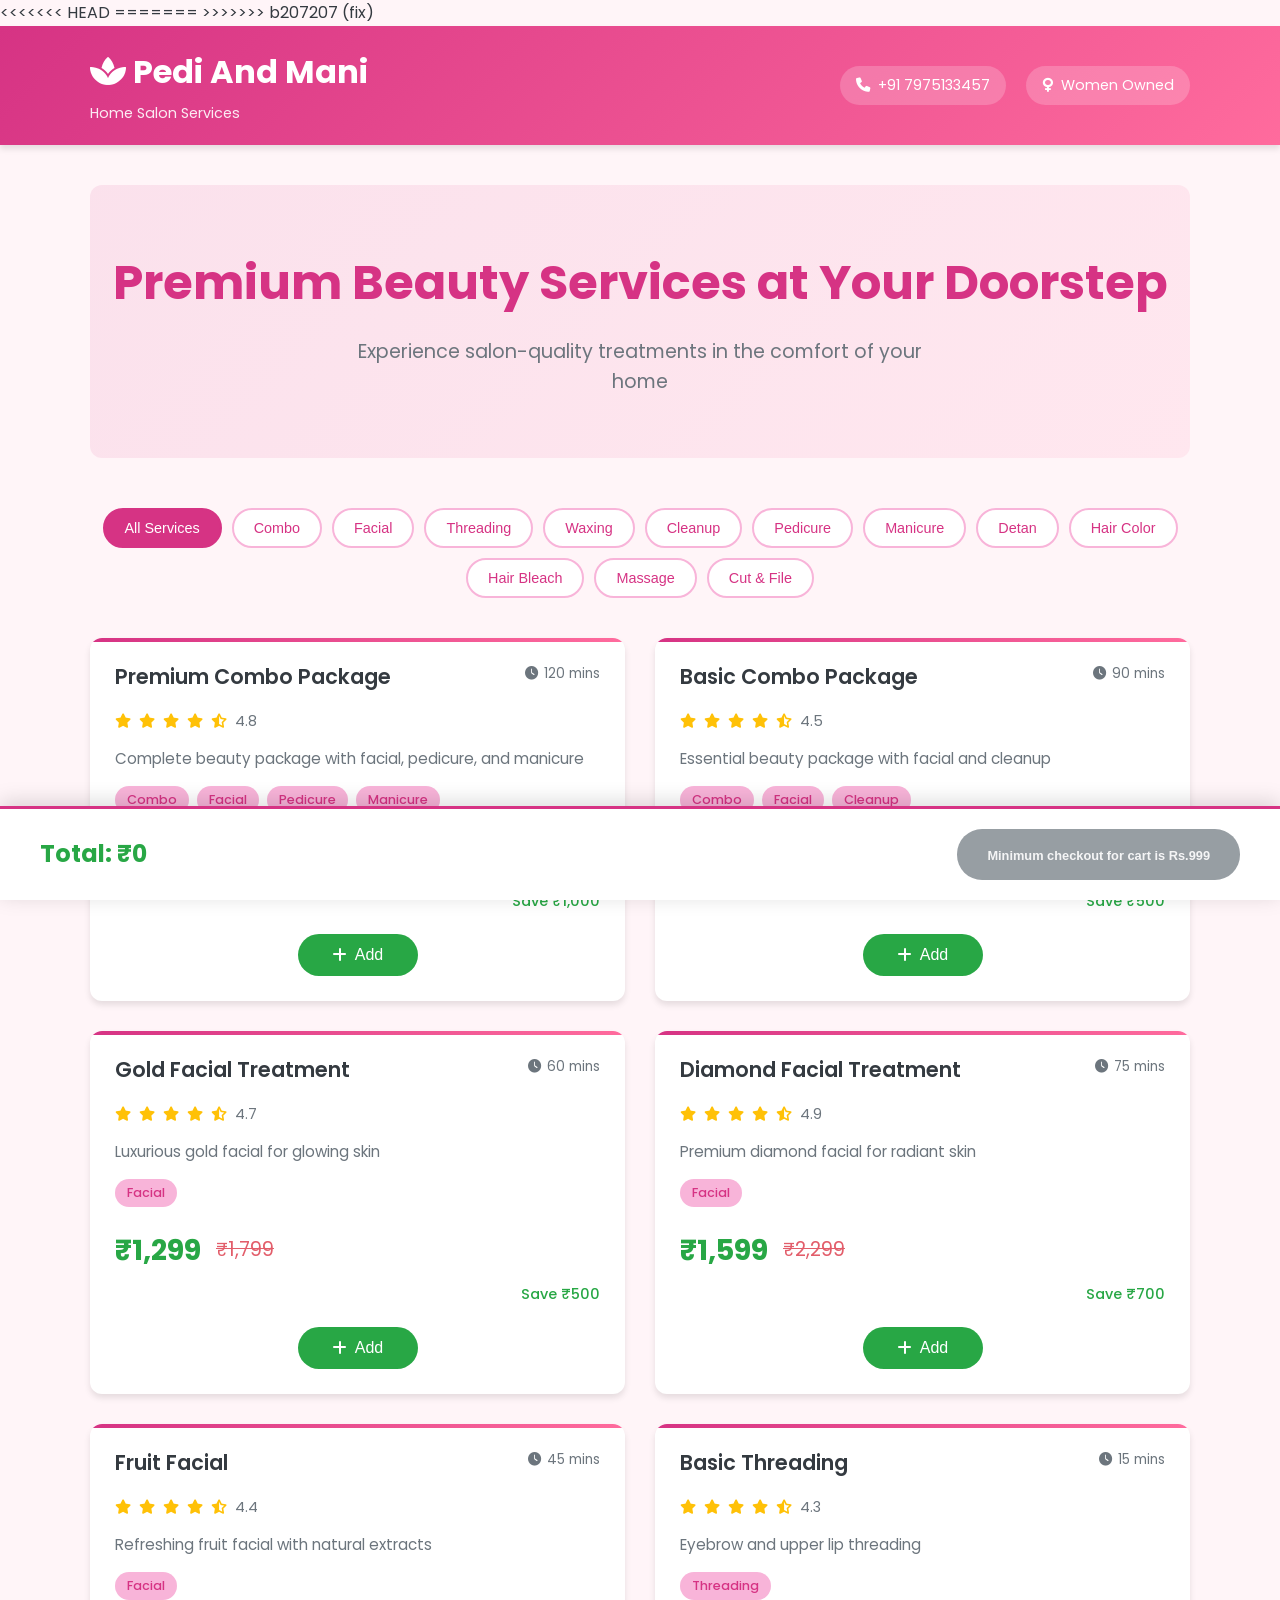
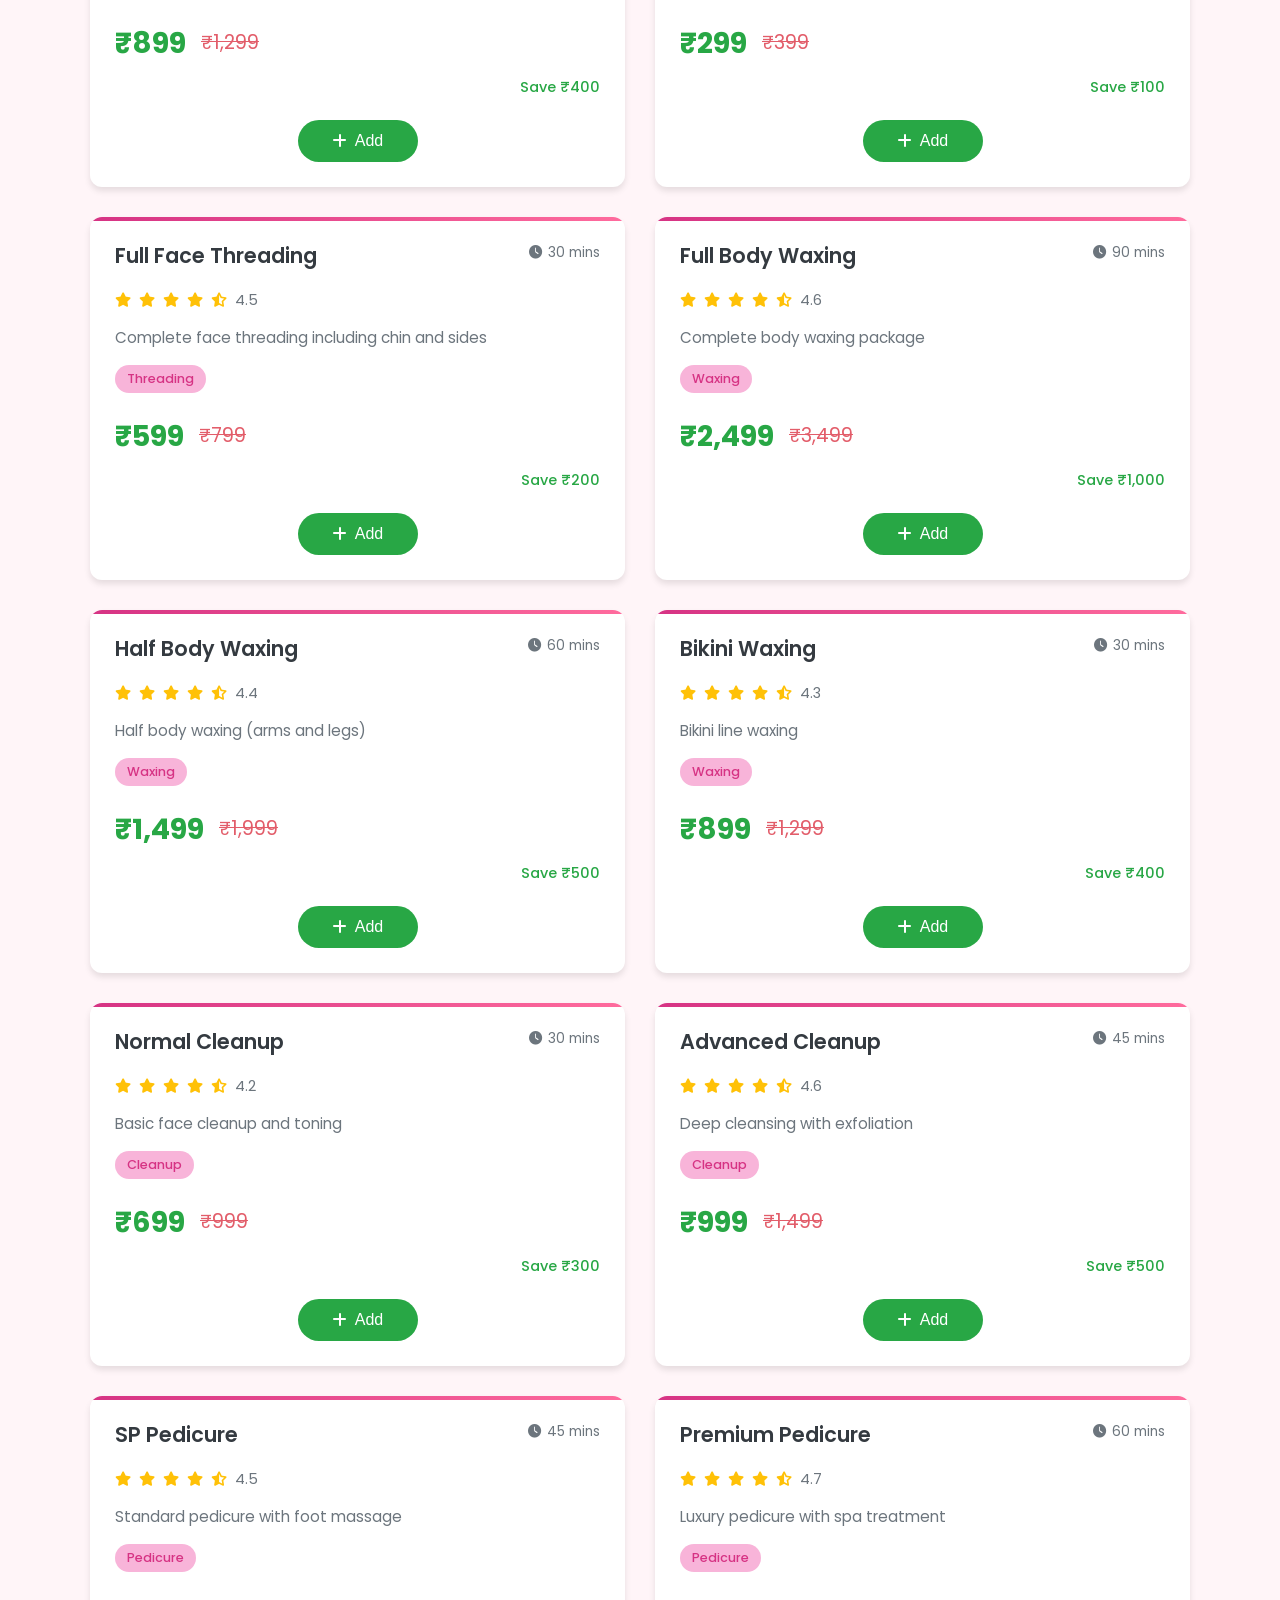
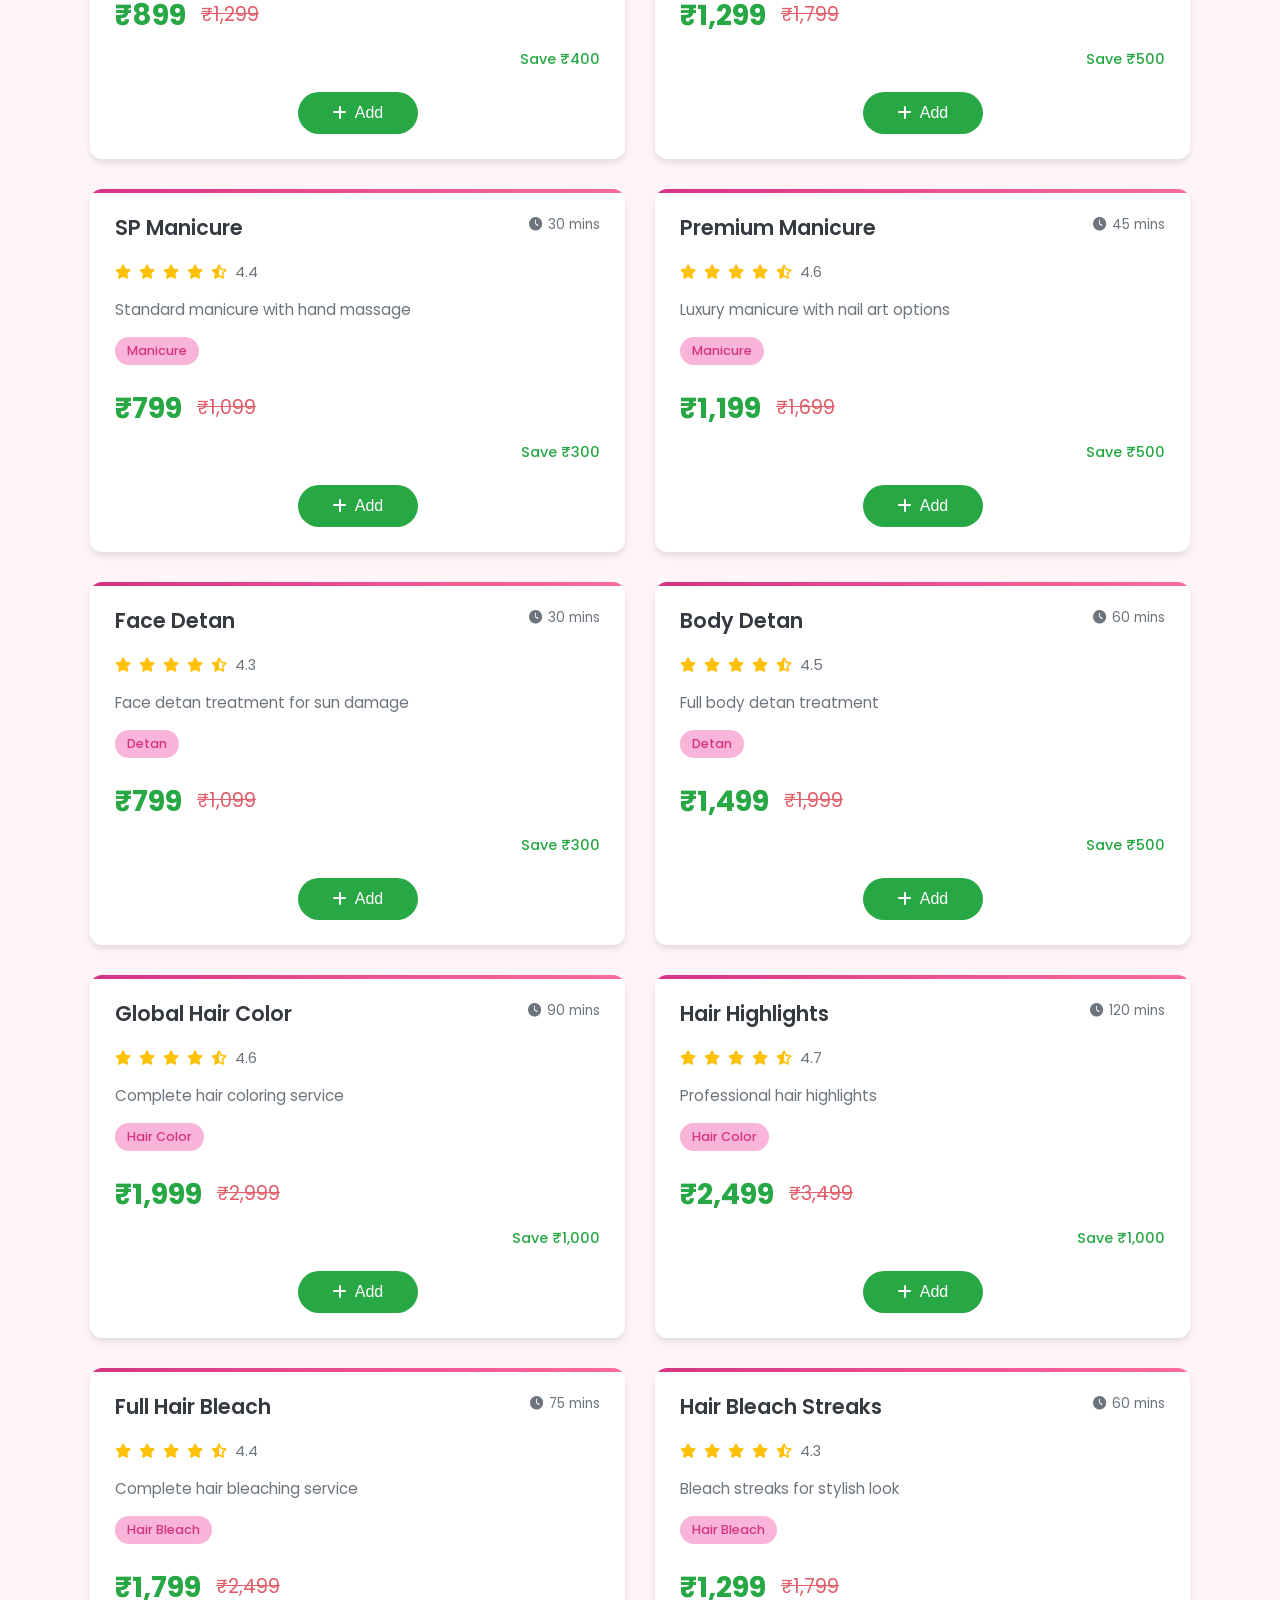
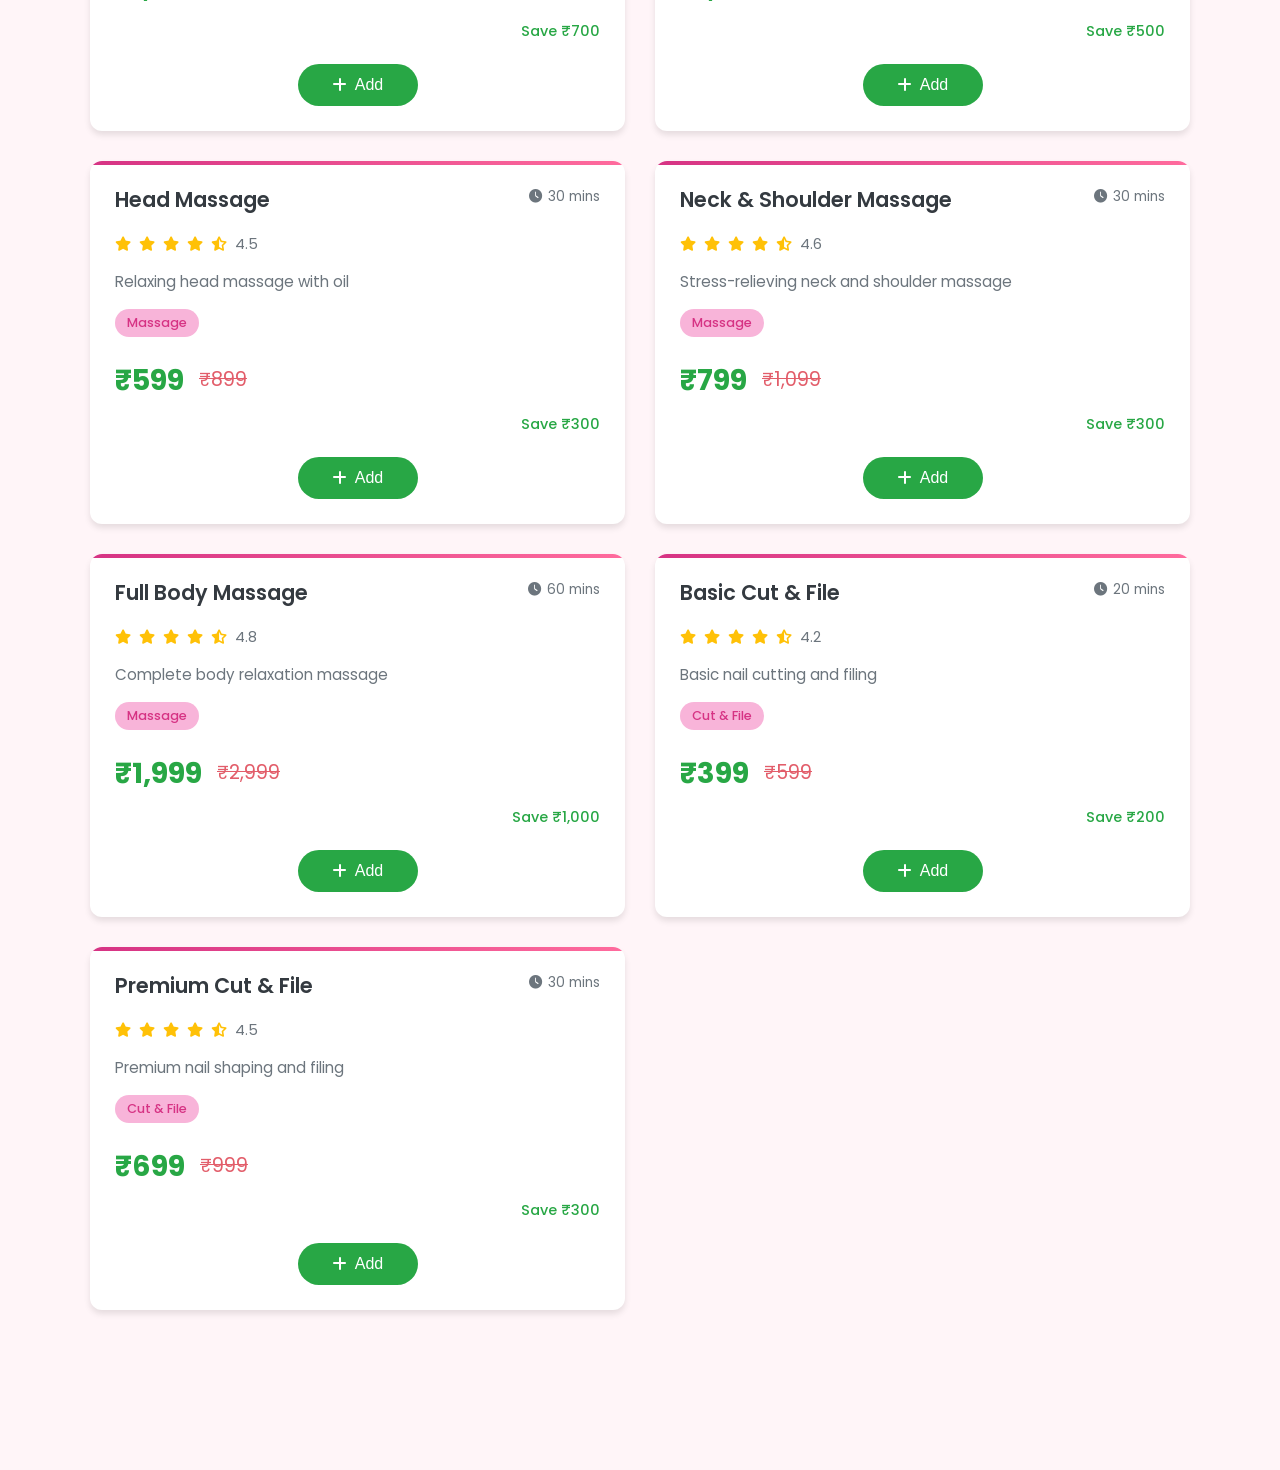
==== index.html @ 53e6ab19 "fix" ====
<!DOCTYPE html>
<html lang="en">
<head>
    <meta charset="UTF-8">
    <meta name="viewport" content="width=device-width, initial-scale=1.0">
    <title>Pedi And Mani Home Salon - Premium Beauty Services at Home</title>
    <meta name="description" content="Women-owned home salon service booking platform. Premium beauty services including facials, waxing, threading, pedicure, manicure and more.">
    <link rel="stylesheet" href="styles.css">
    <link rel="stylesheet" href="responsive.css">
    <link href="https://fonts.googleapis.com/css2?family=Poppins:wght@300;400;500;600;700&display=swap" rel="stylesheet">
    <link rel="stylesheet" href="https://cdnjs.cloudflare.com/ajax/libs/font-awesome/6.0.0/css/all.min.css">
</head>
<<<<<<< HEAD
    
=======

>>>>>>> b207207 (fix)
<body>
    <!-- Header -->
    <header class="header">
        <div class="container">
            <div class="header-content">
                <div class="logo">
                    <h1><i class="fas fa-spa"></i> Pedi And Mani</h1>
                    <p>Home Salon Services</p>
                </div>
                <div class="header-info">
                    <div class="contact-info">
                        <i class="fas fa-phone"></i>
                        <span>+91 7975133457</span>
                    </div>
                    <div class="women-owned-badge">
                        <i class="fas fa-venus"></i>
                        <span>Women Owned</span>
                    </div>
                </div>
            </div>
        </div>
    </header>

    <!-- Main Content -->
    <main class="main-content">
        <div class="container">
            <!-- Hero Section -->
            <section class="hero">
                <div class="hero-content">
                    <h2>Premium Beauty Services at Your Doorstep</h2>
                    <p>Experience salon-quality treatments in the comfort of your home</p>
                </div>
            </section>

            <!-- Filter Tags -->
            <section class="filter-section">
                <div class="filter-tags" id="filterTags">
                    <button class="tag-btn active" data-tag="all">All Services</button>
                    <button class="tag-btn" data-tag="Combo">Combo</button>
                    <button class="tag-btn" data-tag="Facial">Facial</button>
                    <button class="tag-btn" data-tag="Threading">Threading</button>
                    <button class="tag-btn" data-tag="Waxing">Waxing</button>
                    <button class="tag-btn" data-tag="Cleanup">Cleanup</button>
                    <button class="tag-btn" data-tag="Pedicure">Pedicure</button>
                    <button class="tag-btn" data-tag="Manicure">Manicure</button>
                    <button class="tag-btn" data-tag="Detan">Detan</button>
                    <button class="tag-btn" data-tag="Hair Color">Hair Color</button>
                    <button class="tag-btn" data-tag="Hair Bleach">Hair Bleach</button>
                    <button class="tag-btn" data-tag="Massage">Massage</button>
                    <button class="tag-btn" data-tag="Cut & File">Cut & File</button>
                </div>
            </section>

            <!-- Services Grid -->
            <section class="services-section">
                <div class="services-grid" id="servicesGrid">
                    <!-- Services will be dynamically loaded here -->
                </div>
            </section>
        </div>
    </main>

    <!-- Floating Cart Summary -->
    <div class="floating-cart" id="floatingCart">
        <div class="cart-content">
            <div class="cart-total">
                <span>Total: ₹<span id="cartTotal">0</span></span>
            </div>
            <button class="checkout-btn" id="checkoutBtn" disabled>
                <span class="btn-text">Proceed to Checkout</span>
                <span class="btn-minimum">Minimum checkout for cart is Rs.999</span>
            </button>
        </div>
    </div>

    <!-- Loading Overlay -->
    <div class="loading-overlay" id="loadingOverlay">
        <div class="spinner"></div>
    </div>

    <!-- Scripts -->
    <script src="services.js"></script>
    <script src="storage.js"></script>
    <script src="cart.js"></script>
    <script src="utils.js"></script>
    <script src="main.js"></script>
</body>
</html>
---- styles.css ----
/* Main Stylesheet for Pedi And Mani Home Salon */

/* CSS Variables */
:root {
    --primary-color: #d63384;
    --secondary-color: #f8b4d9;
    --accent-color: #ff6b9d;
    --success-color: #28a745;
    --danger-color: #dc3545;
    --warning-color: #ffc107;
    --info-color: #17a2b8;
    --light-color: #f8f9fa;
    --dark-color: #343a40;
    --gray-color: #6c757d;
    
    --font-family: 'Poppins', sans-serif;
    --border-radius: 12px;
    --box-shadow: 0 4px 6px rgba(0, 0, 0, 0.1);
    --transition: all 0.3s ease;
    
    --container-max-width: 1200px;
    --container-padding: 20px;
}

/* Reset and Base Styles */
* {
    margin: 0;
    padding: 0;
    box-sizing: border-box;
}

body {
    font-family: var(--font-family);
    line-height: 1.6;
    color: var(--dark-color);
    background-color: #fff5f8;
    overflow-x: hidden;
}

.container {
    max-width: var(--container-max-width);
    margin: 0 auto;
    padding: 0 var(--container-padding);
}

/* Header Styles */
.header {
    background: linear-gradient(135deg, var(--primary-color), var(--accent-color));
    color: white;
    padding: 20px 0;
    box-shadow: var(--box-shadow);
    position: sticky;
    top: 0;
    z-index: 1000;
}

.header-content {
    display: flex;
    justify-content: space-between;
    align-items: center;
    flex-wrap: wrap;
    gap: 20px;
}

.logo h1 {
    font-size: 2rem;
    font-weight: 700;
    margin-bottom: 5px;
}

.logo p {
    font-size: 0.9rem;
    opacity: 0.9;
}

.header-info {
    display: flex;
    align-items: center;
    gap: 20px;
    flex-wrap: wrap;
}

.contact-info,
.women-owned-badge {
    display: flex;
    align-items: center;
    gap: 8px;
    background: rgba(255, 255, 255, 0.2);
    padding: 8px 16px;
    border-radius: 25px;
    font-size: 0.9rem;
}

/* Main Content */
.main-content {
    padding: 40px 0;
    padding-bottom: 120px; /* Space for floating cart */
}

/* Hero Section */
.hero {
    text-align: center;
    margin-bottom: 50px;
    padding: 60px 0;
    background: linear-gradient(135deg, rgba(214, 51, 132, 0.1), rgba(255, 107, 157, 0.1));
    border-radius: var(--border-radius);
}

.hero-content h2 {
    font-size: 2.5rem;
    font-weight: 700;
    color: var(--primary-color);
    margin-bottom: 15px;
}

.hero-content p {
    font-size: 1.2rem;
    color: var(--gray-color);
    max-width: 600px;
    margin: 0 auto;
}

/* Filter Section */
.filter-section {
    margin-bottom: 40px;
}

.filter-tags {
    display: flex;
    flex-wrap: wrap;
    gap: 10px;
    justify-content: center;
}

.tag-btn {
    background: white;
    border: 2px solid var(--secondary-color);
    color: var(--primary-color);
    padding: 10px 20px;
    border-radius: 25px;
    cursor: pointer;
    font-size: 0.9rem;
    font-weight: 500;
    transition: var(--transition);
}

.tag-btn:hover {
    background: var(--secondary-color);
    transform: translateY(-2px);
}

.tag-btn.active {
    background: var(--primary-color);
    color: white;
    border-color: var(--primary-color);
}

/* Services Section */
.services-section {
    margin-bottom: 40px;
}

.services-grid {
    display: grid;
    grid-template-columns: repeat(auto-fill, minmax(320px, 1fr));
    gap: 30px;
}

/* Service Card */
.service-card {
    background: white;
    border-radius: var(--border-radius);
    padding: 25px;
    box-shadow: var(--box-shadow);
    transition: var(--transition);
    position: relative;
    overflow: hidden;
}

.service-card::before {
    content: '';
    position: absolute;
    top: 0;
    left: 0;
    right: 0;
    height: 4px;
    background: linear-gradient(90deg, var(--primary-color), var(--accent-color));
}

.service-card:hover {
    transform: translateY(-5px);
    box-shadow: 0 8px 25px rgba(0, 0, 0, 0.15);
}

.service-header {
    display: flex;
    justify-content: space-between;
    align-items: flex-start;
    margin-bottom: 15px;
}

.service-name {
    font-size: 1.3rem;
    font-weight: 600;
    color: var(--dark-color);
    margin-bottom: 5px;
    line-height: 1.3;
}

.service-duration {
    display: flex;
    align-items: center;
    gap: 5px;
    color: var(--gray-color);
    font-size: 0.85rem;
    white-space: nowrap;
}

.service-rating {
    display: flex;
    align-items: center;
    gap: 8px;
    margin-bottom: 15px;
}

.service-rating i {
    color: #ffc107;
    font-size: 0.9rem;
}

.rating-text {
    color: var(--gray-color);
    font-size: 0.9rem;
}

.service-description {
    margin-bottom: 15px;
}

.service-description p {
    color: var(--gray-color);
    font-size: 0.95rem;
    line-height: 1.5;
}

.service-tags {
    display: flex;
    flex-wrap: wrap;
    gap: 8px;
    margin-bottom: 20px;
}

.service-tags .tag {
    background: var(--secondary-color);
    color: var(--primary-color);
    padding: 4px 12px;
    border-radius: 15px;
    font-size: 0.8rem;
    font-weight: 500;
}

.service-pricing {
    margin-bottom: 20px;
}

.price-section {
    display: flex;
    align-items: center;
    gap: 15px;
    margin-bottom: 8px;
}

.offer-price {
    font-size: 1.8rem;
    font-weight: 700;
    color: var(--success-color);
}

.actual-price {
    font-size: 1.2rem;
    color: var(--danger-color);
    text-decoration: line-through;
    opacity: 0.8;
}

.price-savings {
    text-align: right;
}

.savings-text {
    color: var(--success-color);
    font-size: 0.9rem;
    font-weight: 500;
}

.service-actions {
    display: flex;
    justify-content: center;
}

.add-btn,
.remove-btn {
    background: var(--success-color);
    color: white;
    border: none;
    padding: 12px 24px;
    border-radius: 25px;
    cursor: pointer;
    font-size: 1rem;
    font-weight: 500;
    transition: var(--transition);
    display: flex;
    align-items: center;
    gap: 8px;
    min-width: 120px;
    justify-content: center;
}

.add-btn:hover {
    background: #218838;
    transform: translateY(-2px);
}

.remove-btn {
    background: var(--gray-color);
    min-width: auto;
    padding: 12px;
}

.remove-btn:hover {
    background: #5a6268;
}

.cart-controls {
    display: flex;
    align-items: center;
    gap: 15px;
    background: var(--light-color);
    padding: 8px;
    border-radius: 25px;
}

.cart-controls .quantity {
    font-weight: 600;
    color: var(--primary-color);
    min-width: 30px;
    text-align: center;
}

/* Floating Cart */
.floating-cart {
    position: fixed;
    bottom: 0;
    left: 0;
    right: 0;
    background: white;
    box-shadow: 0 -4px 20px rgba(0, 0, 0, 0.15);
    padding: 20px;
    z-index: 999;
    border-top: 3px solid var(--primary-color);
}

.cart-content {
    display: flex;
    justify-content: space-between;
    align-items: center;
    max-width: var(--container-max-width);
    margin: 0 auto;
}

.cart-total {
    font-size: 1.5rem;
    font-weight: 700;
    color: var(--dark-color);
}

.cart-total span {
    color: var(--success-color);
}

.checkout-btn {
    background: var(--gray-color);
    color: white;
    border: none;
    padding: 15px 30px;
    border-radius: 25px;
    cursor: pointer;
    font-size: 1.1rem;
    font-weight: 600;
    transition: var(--transition);
    position: relative;
    min-width: 200px;
}

.checkout-btn:not(:disabled):hover {
    background: var(--success-color);
    transform: translateY(-2px);
}

.checkout-btn:disabled {
    background: var(--gray-color);
    cursor: not-allowed;
    opacity: 0.7;
}

.checkout-btn .btn-text,
.checkout-btn .btn-minimum {
    display: block;
    text-align: center;
}

.checkout-btn .btn-minimum {
    font-size: 0.8rem;
    opacity: 0.9;
}

/* Page Title */
.page-title {
    text-align: center;
    margin-bottom: 40px;
}

.page-title h2 {
    font-size: 2.5rem;
    font-weight: 700;
    color: var(--primary-color);
    margin-bottom: 10px;
}

.page-title p {
    font-size: 1.1rem;
    color: var(--gray-color);
}

/* Loading Overlay */
.loading-overlay {
    position: fixed;
    top: 0;
    left: 0;
    right: 0;
    bottom: 0;
    background: rgba(255, 255, 255, 0.9);
    display: none;
    justify-content: center;
    align-items: center;
    z-index: 9999;
}

.spinner {
    width: 50px;
    height: 50px;
    border: 4px solid var(--secondary-color);
    border-top: 4px solid var(--primary-color);
    border-radius: 50%;
    animation: spin 1s linear infinite;
}

@keyframes spin {
    0% { transform: rotate(0deg); }
    100% { transform: rotate(360deg); }
}

/* Toast Notifications */
.toast {
    position: fixed;
    top: 20px;
    right: 20px;
    background: var(--dark-color);
    color: white;
    padding: 15px 20px;
    border-radius: var(--border-radius);
    box-shadow: var(--box-shadow);
    z-index: 10000;
    display: none;
    max-width: 300px;
    font-size: 0.95rem;
}

.toast-success {
    background: var(--success-color);
}

.toast-error {
    background: var(--danger-color);
}

.toast-warning {
    background: var(--warning-color);
    color: var(--dark-color);
}

.toast-info {
    background: var(--info-color);
}

/* Form Styles */
.form-section {
    background: white;
    padding: 30px;
    border-radius: var(--border-radius);
    box-shadow: var(--box-shadow);
    margin-bottom: 30px;
}

.form-section h3 {
    color: var(--primary-color);
    margin-bottom: 20px;
    font-size: 1.3rem;
    font-weight: 600;
}

.form-group {
    margin-bottom: 20px;
}

.form-group label {
    display: block;
    margin-bottom: 8px;
    font-weight: 500;
    color: var(--dark-color);
}

.form-group input,
.form-group select,
.form-group textarea {
    width: 100%;
    padding: 12px 16px;
    border: 2px solid #e9ecef;
    border-radius: 8px;
    font-size: 1rem;
    transition: var(--transition);
    font-family: var(--font-family);
}

.form-group input:focus,
.form-group select:focus,
.form-group textarea:focus {
    outline: none;
    border-color: var(--primary-color);
    box-shadow: 0 0 0 3px rgba(214, 51, 132, 0.1);
}

.form-row {
    display: grid;
    grid-template-columns: 1fr 1fr;
    gap: 20px;
}

.error-message {
    color: var(--danger-color);
    font-size: 0.85rem;
    margin-top: 5px;
    display: block;
}

/* Button Styles */
.btn {
    padding: 12px 24px;
    border: none;
    border-radius: 25px;
    cursor: pointer;
    font-size: 1rem;
    font-weight: 500;
    transition: var(--transition);
    text-decoration: none;
    display: inline-flex;
    align-items: center;
    gap: 8px;
}

.btn-primary {
    background: var(--primary-color);
    color: white;
}

.btn-primary:hover {
    background: #b02a5d;
    transform: translateY(-2px);
}

.btn-success {
    background: var(--success-color);
    color: white;
}

.btn-success:hover {
    background: #218838;
    transform: translateY(-2px);
}

.btn-secondary {
    background: var(--gray-color);
    color: white;
}

.btn-secondary:hover {
    background: #5a6268;
    transform: translateY(-2px);
}

.btn:disabled {
    opacity: 0.6;
    cursor: not-allowed;
    transform: none;
}

/* Utility Classes */
.text-center {
    text-align: center;
}

.text-right {
    text-align: right;
}

.text-left {
    text-align: left;
}

.mb-20 {
    margin-bottom: 20px;
}

.mb-30 {
    margin-bottom: 30px;
}

.mt-20 {
    margin-top: 20px;
}

.mt-30 {
    margin-top: 30px;
}

.hidden {
    display: none;
}

.show {
    display: block;
}
---- responsive.css ----
/* Responsive Design for Pedi And Mani Home Salon */

/* Extra Large Devices (1200px and up) */
@media (min-width: 1200px) {
    .container {
        max-width: 1140px;
    }
    
    .hero-content h2 {
        font-size: 3rem;
    }
    
    .services-grid {
        grid-template-columns: repeat(auto-fill, minmax(350px, 1fr));
    }
}

/* Large Devices (992px and up) */
@media (min-width: 992px) and (max-width: 1199.98px) {
    .container {
        max-width: 960px;
    }
    
    .hero-content h2 {
        font-size: 2.8rem;
    }
}

/* Medium Devices (768px and up) */
@media (min-width: 768px) and (max-width: 991.98px) {
    .container {
        max-width: 720px;
        padding: 0 15px;
    }
    
    .header-content {
        flex-direction: column;
        text-align: center;
        gap: 15px;
    }
    
    .header-info {
        justify-content: center;
    }
    
    .hero-content h2 {
        font-size: 2.2rem;
    }
    
    .hero-content p {
        font-size: 1.1rem;
    }
    
    .services-grid {
        grid-template-columns: repeat(auto-fill, minmax(300px, 1fr));
        gap: 25px;
    }
    
    .form-row {
        grid-template-columns: 1fr;
        gap: 15px;
    }
    
    .cart-content {
        flex-direction: column;
        gap: 15px;
        text-align: center;
    }
    
    .checkout-btn {
        width: 100%;
        max-width: 300px;
    }
}

/* Small Devices (576px and up) */
@media (min-width: 576px) and (max-width: 767.98px) {
    .container {
        max-width: 540px;
        padding: 0 15px;
    }
    
    .header {
        padding: 15px 0;
    }
    
    .logo h1 {
        font-size: 1.8rem;
    }
    
    .header-info {
        gap: 15px;
    }
    
    .contact-info,
    .women-owned-badge {
        padding: 6px 12px;
        font-size: 0.85rem;
    }
    
    .hero {
        padding: 40px 0;
        margin-bottom: 30px;
    }
    
    .hero-content h2 {
        font-size: 2rem;
    }
    
    .hero-content p {
        font-size: 1rem;
    }
    
    .main-content {
        padding: 30px 0;
        padding-bottom: 140px;
    }
    
    .filter-tags {
        gap: 8px;
    }
    
    .tag-btn {
        padding: 8px 16px;
        font-size: 0.85rem;
    }
    
    .services-grid {
        grid-template-columns: 1fr;
        gap: 20px;
    }
    
    .service-card {
        padding: 20px;
    }
    
    .service-name {
        font-size: 1.2rem;
    }
    
    .service-header {
        flex-direction: column;
        align-items: flex-start;
        gap: 10px;
    }
    
    .offer-price {
        font-size: 1.6rem;
    }
    
    .actual-price {
        font-size: 1.1rem;
    }
    
    .add-btn {
        padding: 10px 20px;
        font-size: 0.95rem;
    }
    
    .cart-controls {
        gap: 12px;
    }
    
    .floating-cart {
        padding: 15px;
    }
    
    .cart-total {
        font-size: 1.3rem;
    }
    
    .checkout-btn {
        padding: 12px 24px;
        font-size: 1rem;
    }
    
    .page-title h2 {
        font-size: 2.2rem;
    }
    
    .form-section {
        padding: 25px 20px;
    }
    
    .form-section h3 {
        font-size: 1.2rem;
    }
}

/* Extra Small Devices (575.98px and down) */
@media (max-width: 575.98px) {
    .container {
        padding: 0 12px;
    }
    
    .header {
        padding: 12px 0;
    }
    
    .header-content {
        gap: 12px;
    }
    
    .logo h1 {
        font-size: 1.6rem;
    }
    
    .logo p {
        font-size: 0.85rem;
    }
    
    .header-info {
        gap: 10px;
        width: 100%;
        justify-content: space-between;
    }
    
    .contact-info,
    .women-owned-badge {
        padding: 5px 10px;
        font-size: 0.8rem;
    }
    
    .contact-info i,
    .women-owned-badge i {
        font-size: 0.8rem;
    }
    
    .hero {
        padding: 30px 0;
        margin-bottom: 25px;
    }
    
    .hero-content h2 {
        font-size: 1.8rem;
        line-height: 1.2;
    }
    
    .hero-content p {
        font-size: 0.95rem;
    }
    
    .main-content {
        padding: 20px 0;
        padding-bottom: 140px;
    }
    
    .filter-tags {
        gap: 6px;
        justify-content: flex-start;
        overflow-x: auto;
        flex-wrap: nowrap;
        padding-bottom: 10px;
        -webkit-overflow-scrolling: touch;
    }
    
    .tag-btn {
        padding: 6px 14px;
        font-size: 0.8rem;
        white-space: nowrap;
        flex-shrink: 0;
    }
    
    .services-grid {
        grid-template-columns: 1fr;
        gap: 18px;
    }
    
    .service-card {
        padding: 18px;
    }
    
    .service-name {
        font-size: 1.1rem;
        line-height: 1.3;
    }
    
    .service-duration {
        font-size: 0.8rem;
    }
    
    .service-description p {
        font-size: 0.9rem;
    }
    
    .service-tags {
        gap: 6px;
        margin-bottom: 15px;
    }
    
    .service-tags .tag {
        font-size: 0.75rem;
        padding: 3px 10px;
    }
    
    .offer-price {
        font-size: 1.5rem;
    }
    
    .actual-price {
        font-size: 1rem;
    }
    
    .savings-text {
        font-size: 0.8rem;
    }
    
    .add-btn,
    .remove-btn {
        padding: 10px 18px;
        font-size: 0.9rem;
    }
    
    .cart-controls {
        gap: 10px;
        padding: 6px;
    }
    
    .cart-controls .quantity {
        font-size: 0.9rem;
        min-width: 25px;
    }
    
    .floating-cart {
        padding: 12px 15px;
    }
    
    .cart-content {
        gap: 12px;
    }
    
    .cart-total {
        font-size: 1.2rem;
    }
    
    .checkout-btn {
        padding: 10px 20px;
        font-size: 0.95rem;
        min-width: auto;
        width: 100%;
    }
    
    .checkout-btn .btn-minimum {
        font-size: 0.75rem;
    }
    
    .page-title h2 {
        font-size: 2rem;
    }
    
    .page-title p {
        font-size: 1rem;
    }
    
    .form-section {
        padding: 20px 15px;
        margin-bottom: 20px;
    }
    
    .form-section h3 {
        font-size: 1.1rem;
        margin-bottom: 15px;
    }
    
    .form-group {
        margin-bottom: 15px;
    }
    
    .form-group label {
        font-size: 0.9rem;
        margin-bottom: 6px;
    }
    
    .form-group input,
    .form-group select,
    .form-group textarea {
        padding: 10px 14px;
        font-size: 0.95rem;
    }
    
    .error-message {
        font-size: 0.8rem;
    }
    
    .btn {
        padding: 10px 20px;
        font-size: 0.95rem;
    }
    
    .toast {
        right: 10px;
        left: 10px;
        max-width: none;
        font-size: 0.9rem;
    }
}

/* Landscape Orientation for Mobile */
@media (max-width: 767.98px) and (orientation: landscape) {
    .hero {
        padding: 20px 0;
        margin-bottom: 20px;
    }
    
    .hero-content h2 {
        font-size: 1.6rem;
    }
    
    .hero-content p {
        font-size: 0.9rem;
    }
    
    .main-content {
        padding: 15px 0;
        padding-bottom: 120px;
    }
    
    .service-card {
        padding: 15px;
    }
    
    .floating-cart {
        padding: 10px 15px;
    }
}

/* High DPI Displays */
@media (-webkit-min-device-pixel-ratio: 2), (min-resolution: 192dpi) {
    .service-card::before {
        height: 3px;
    }
    
    .floating-cart {
        border-top-width: 2px;
    }
}

/* Reduced Motion */
@media (prefers-reduced-motion: reduce) {
    *,
    *::before,
    *::after {
        animation-duration: 0.01ms !important;
        animation-iteration-count: 1 !important;
        transition-duration: 0.01ms !important;
    }
    
    .service-card:hover {
        transform: none;
    }
    
    .tag-btn:hover,
    .add-btn:hover,
    .checkout-btn:hover {
        transform: none;
    }
}

/* Dark Mode Support (Future Enhancement) */
@media (prefers-color-scheme: dark) {
    /* This can be enhanced when dark mode is implemented */
    body {
        background-color: #1a1a1a;
        color: #f0f0f0;
    }
    
    .service-card,
    .form-section,
    .floating-cart {
        background: #2d2d2d;
        color: #f0f0f0;
    }
    
    .header {
        background: linear-gradient(135deg, #8b1538, #a02463);
    }
}

/* Print Styles */
@media print {
    .header,
    .floating-cart,
    .filter-section,
    .loading-overlay,
    .toast {
        display: none !important;
    }
    
    .main-content {
        padding: 0;
    }
    
    .service-card {
        break-inside: avoid;
        box-shadow: none;
        border: 1px solid #ddd;
    }
    
    .hero {
        background: none;
        text-align: left;
    }
}
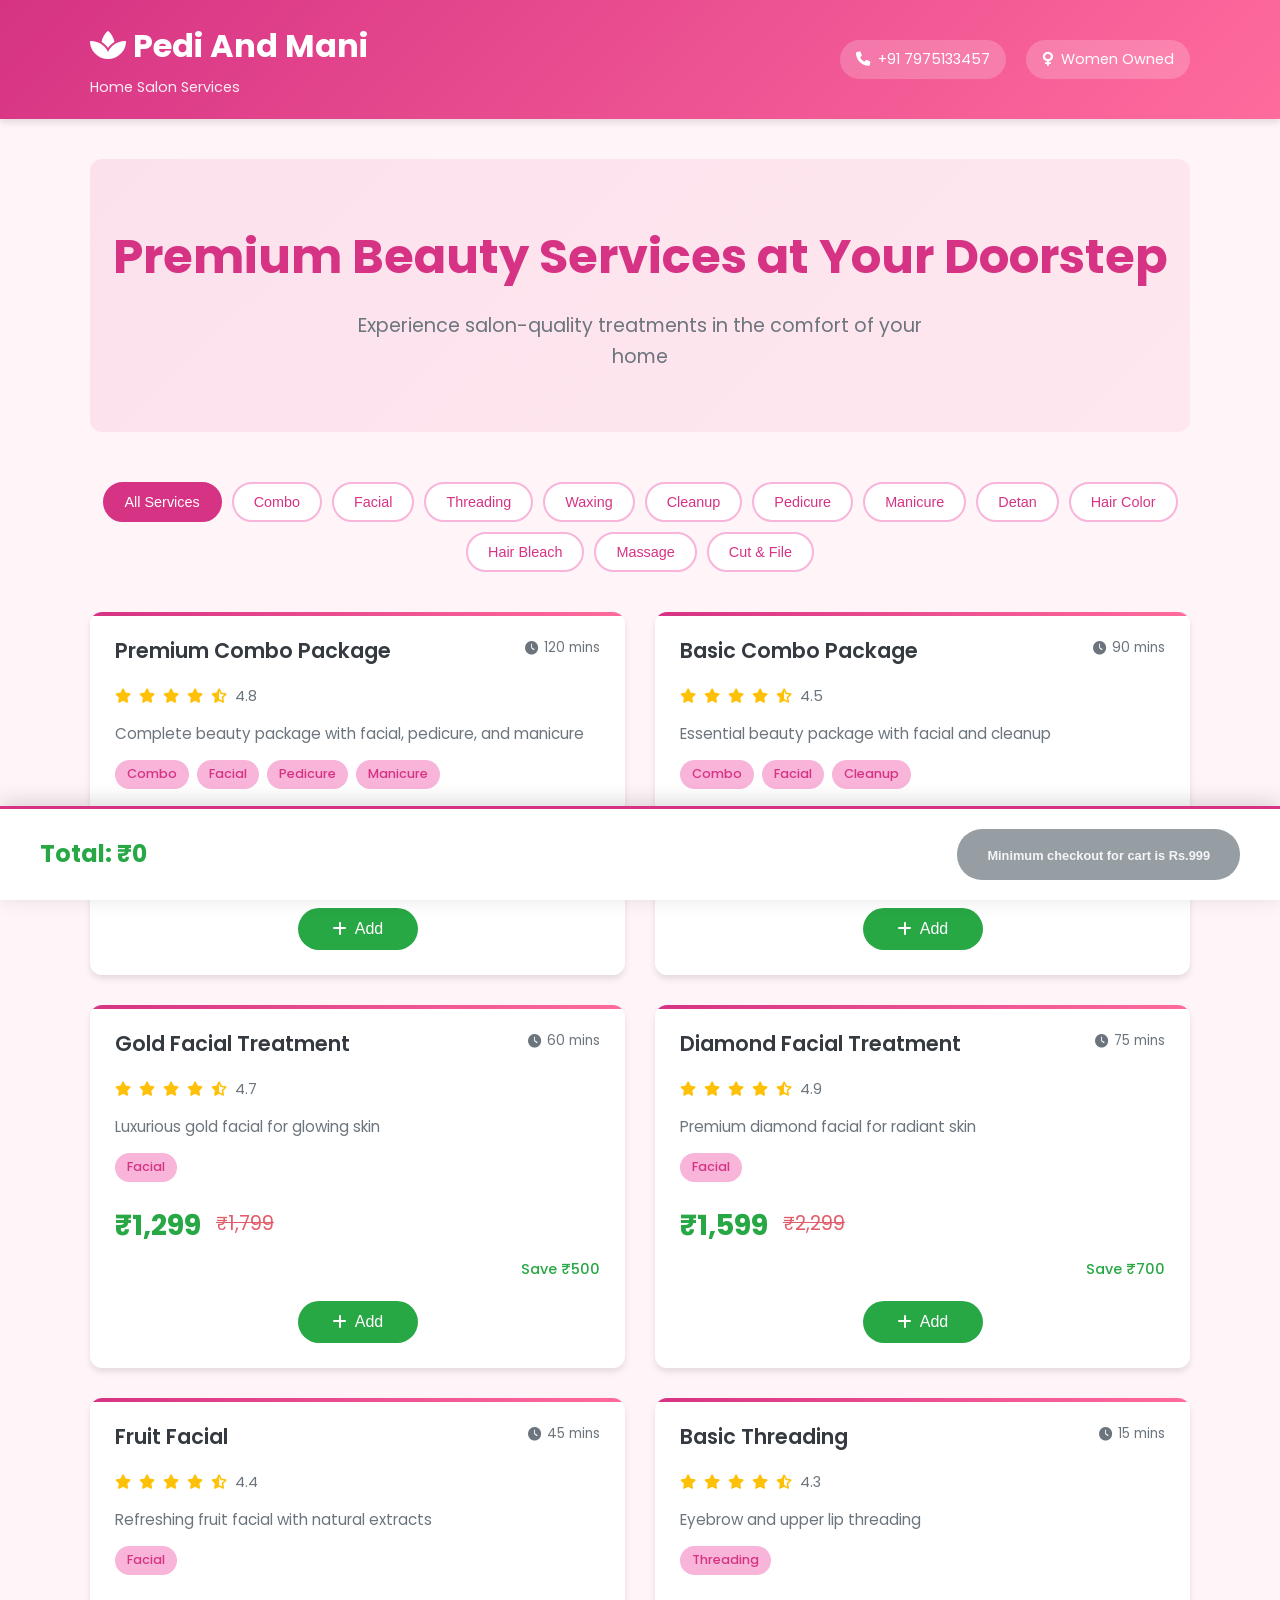
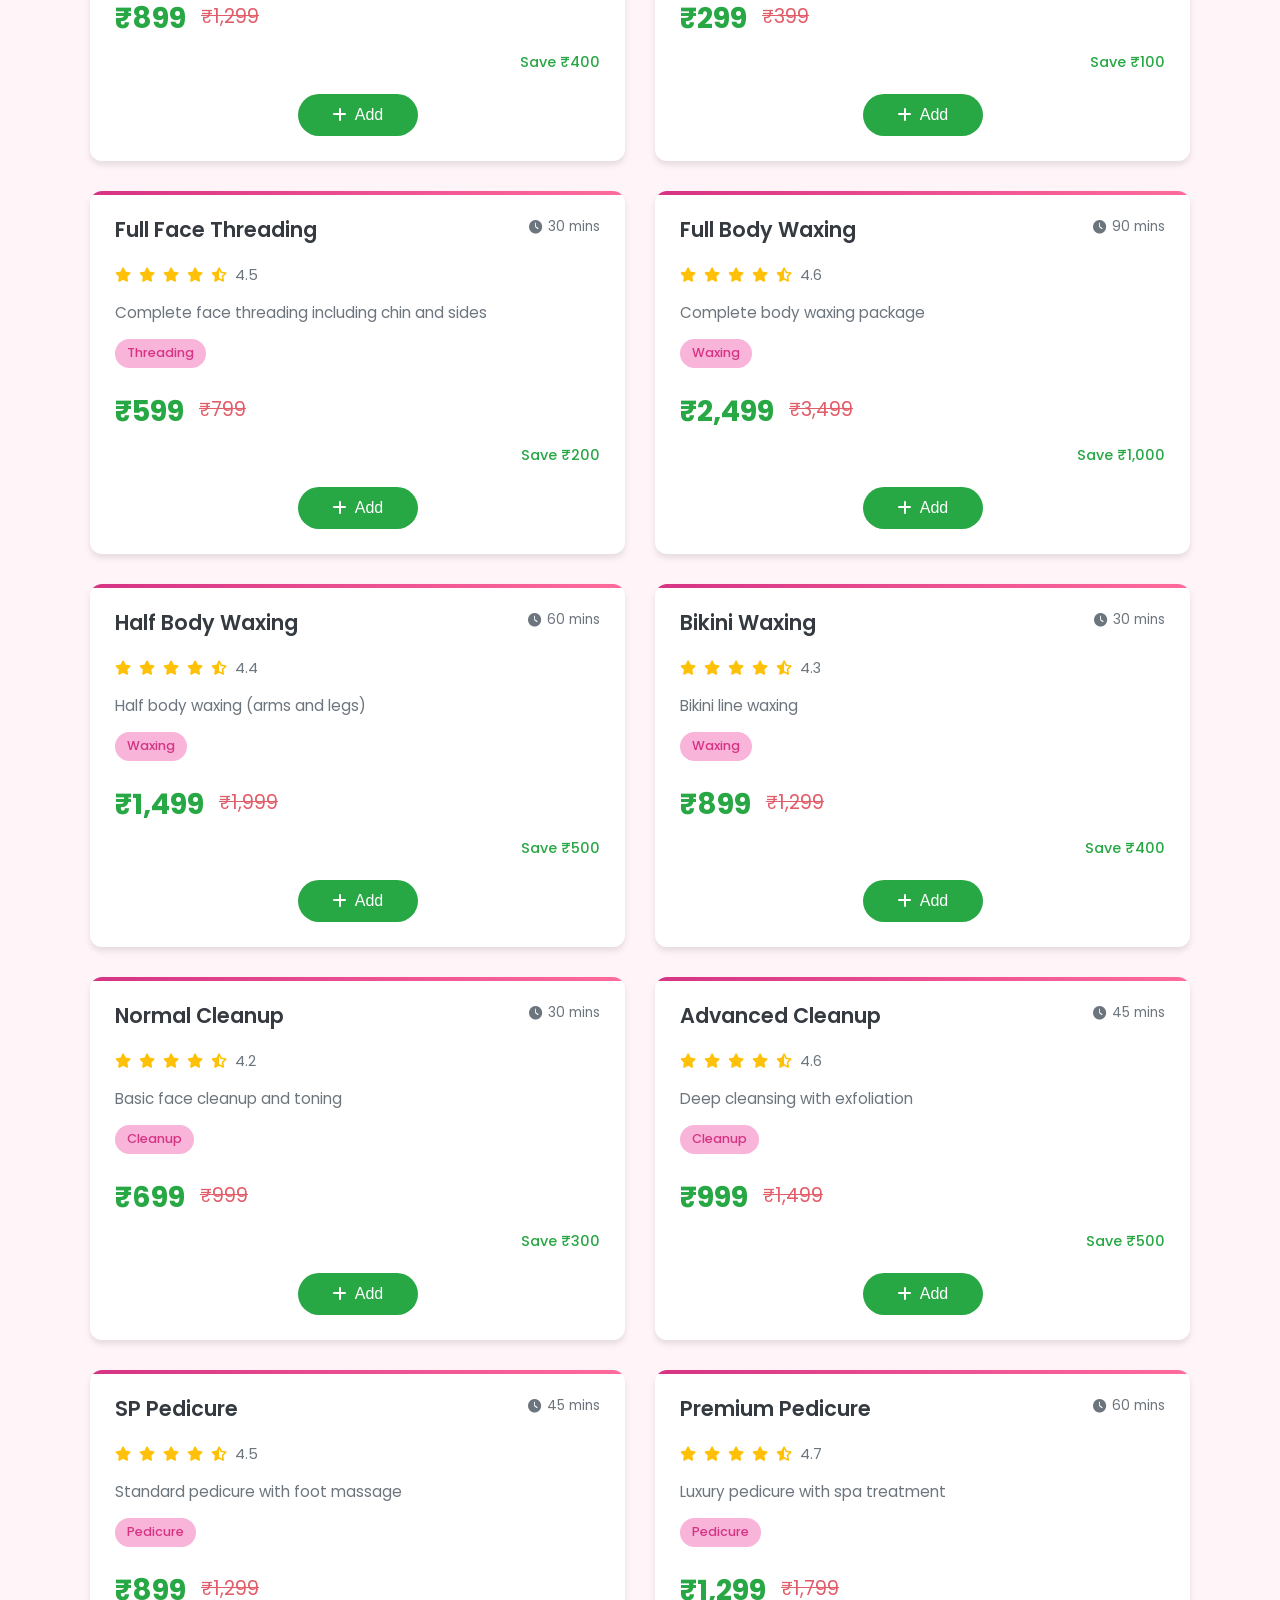
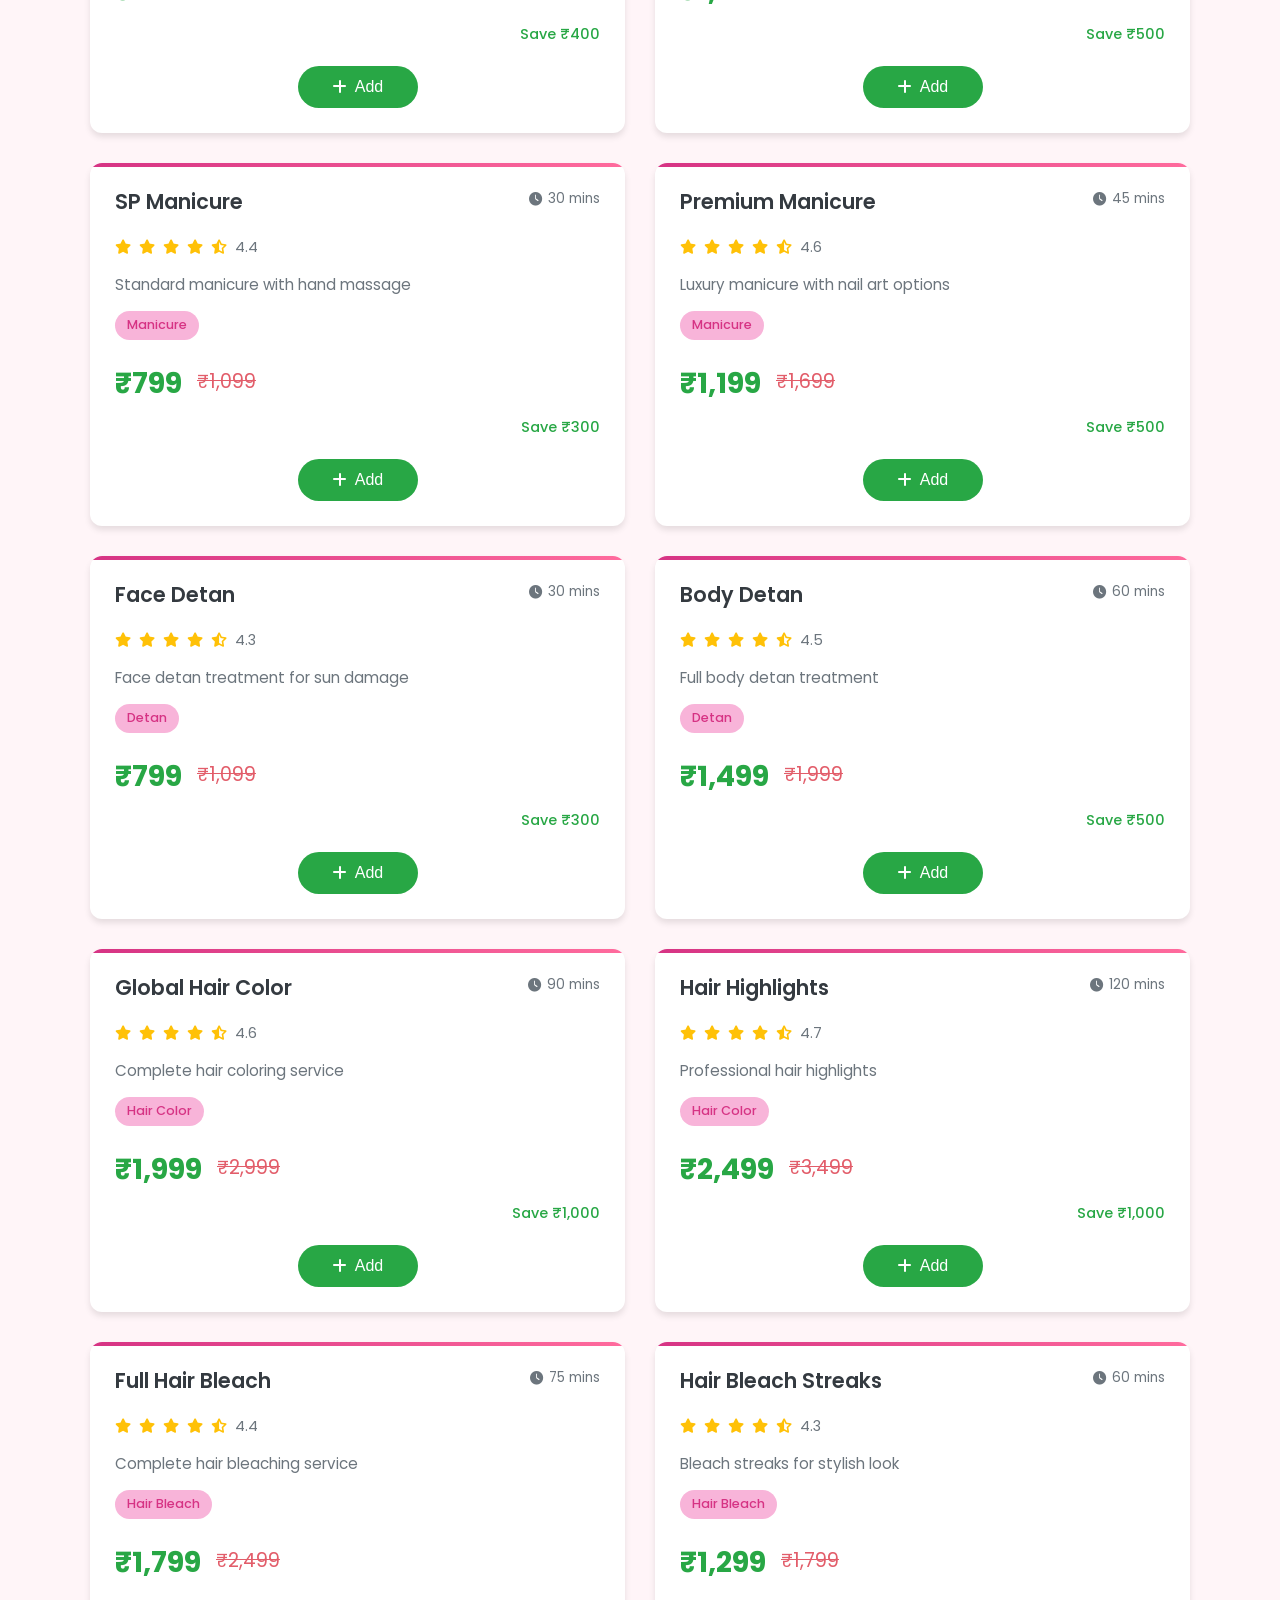
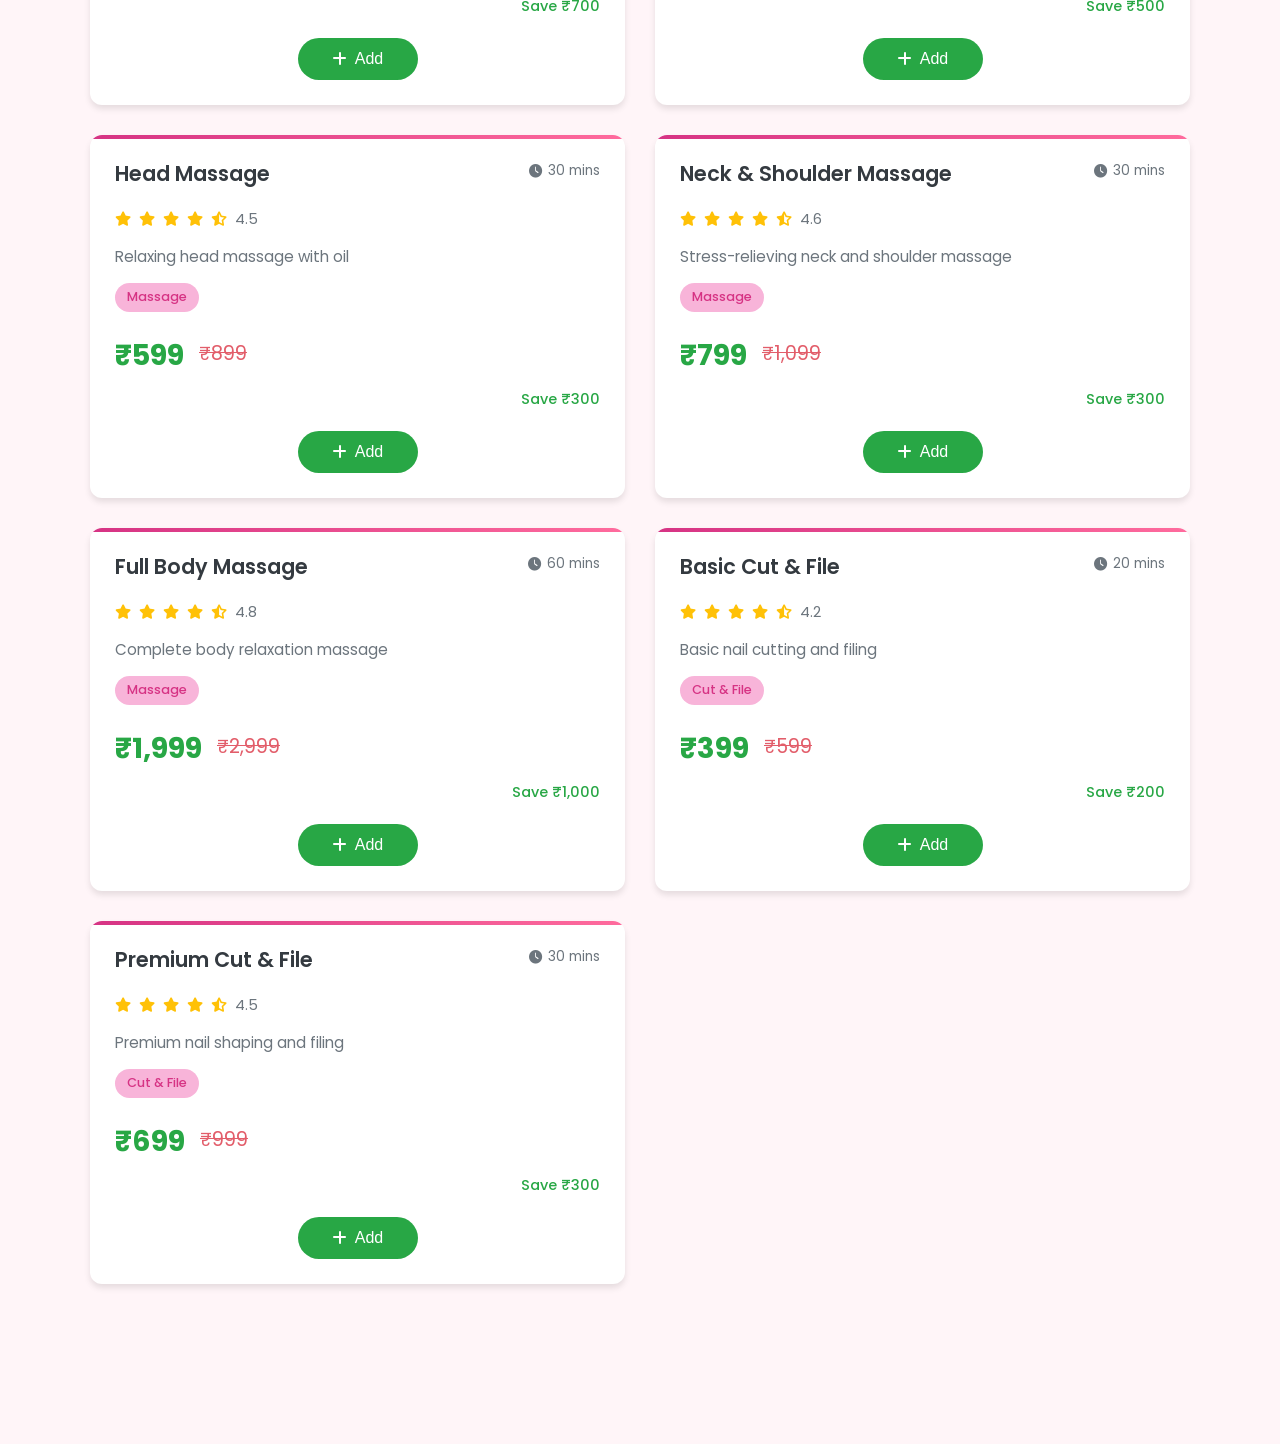
==== commit aeda0def: "Clean up merge conflict remnants in index.html - Remove git merge conflict markers from HEAD section" ====
--- a/index.html
+++ b/index.html
@@ -10,11 +10,6 @@
     <link href="https://fonts.googleapis.com/css2?family=Poppins:wght@300;400;500;600;700&display=swap" rel="stylesheet">
     <link rel="stylesheet" href="https://cdnjs.cloudflare.com/ajax/libs/font-awesome/6.0.0/css/all.min.css">
 </head>
-<<<<<<< HEAD
-    
-=======
-
->>>>>>> b207207 (fix)
 <body>
     <!-- Header -->
     <header class="header">
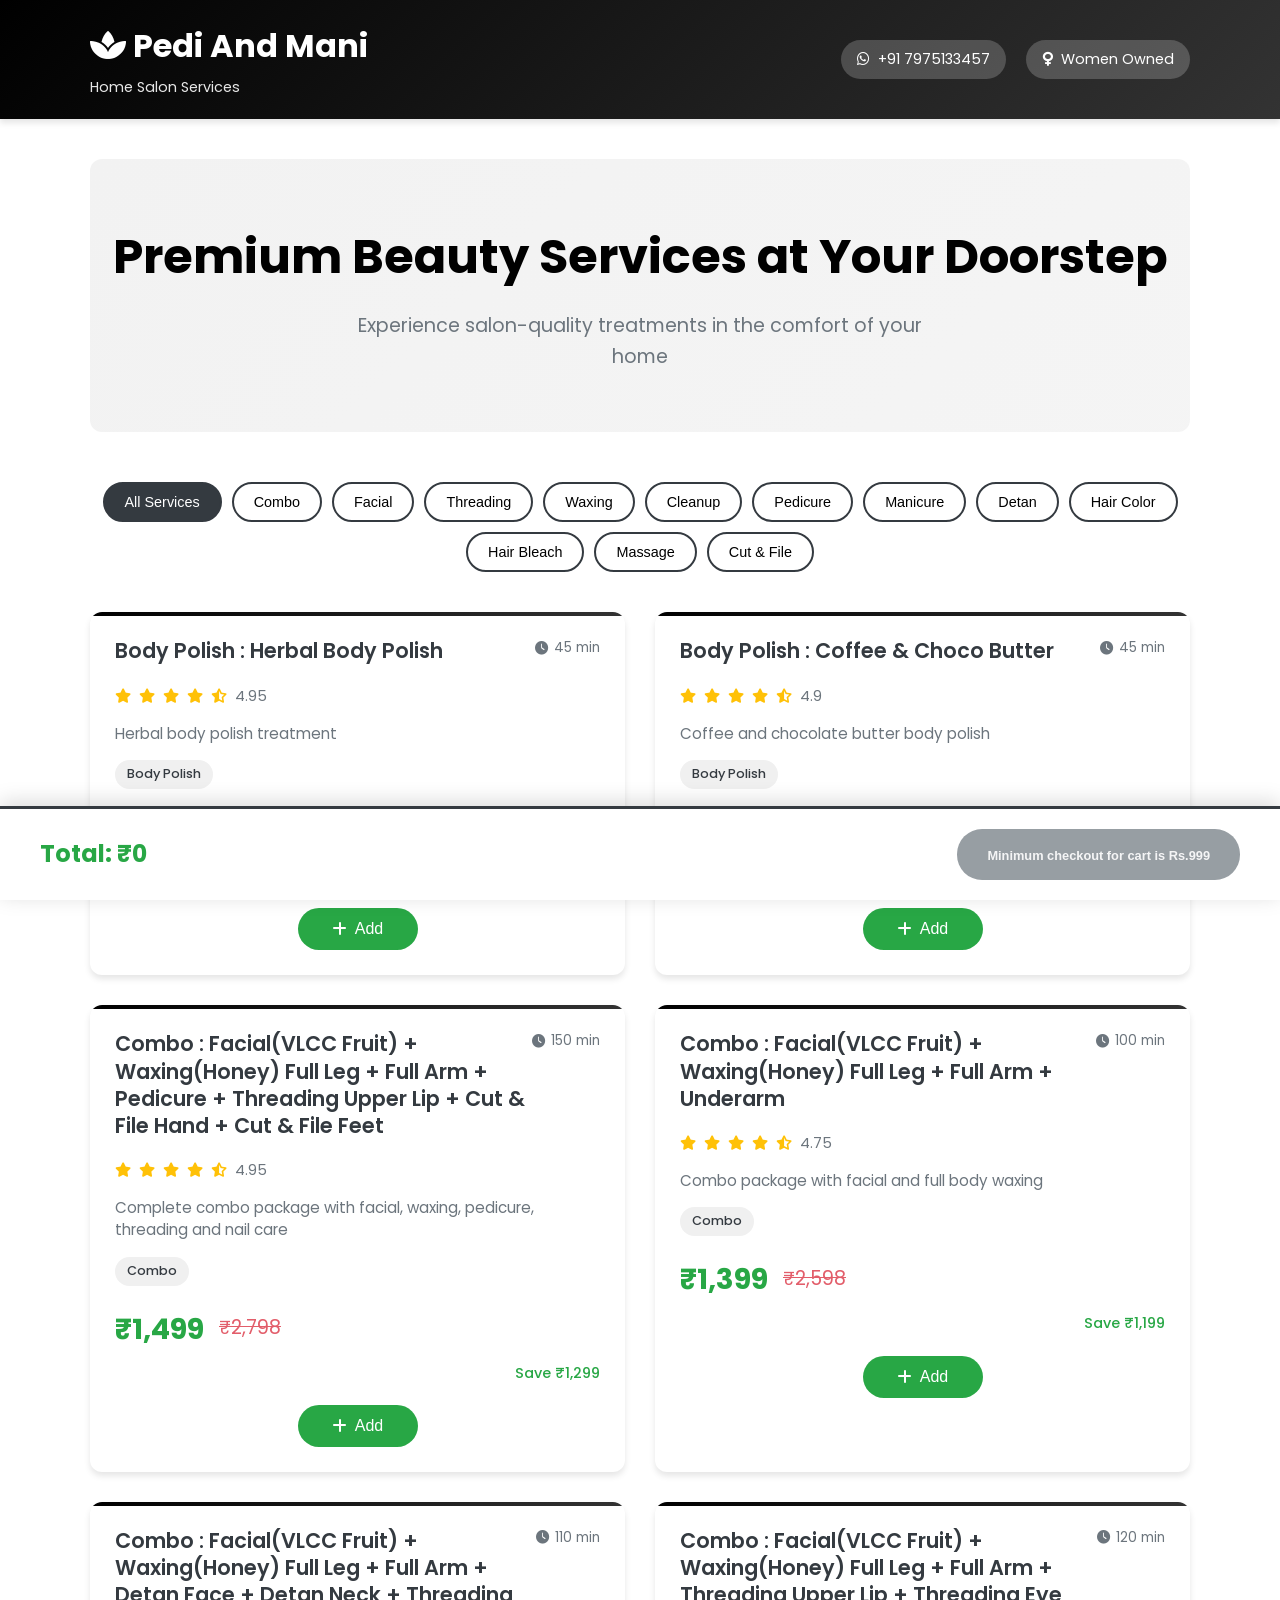
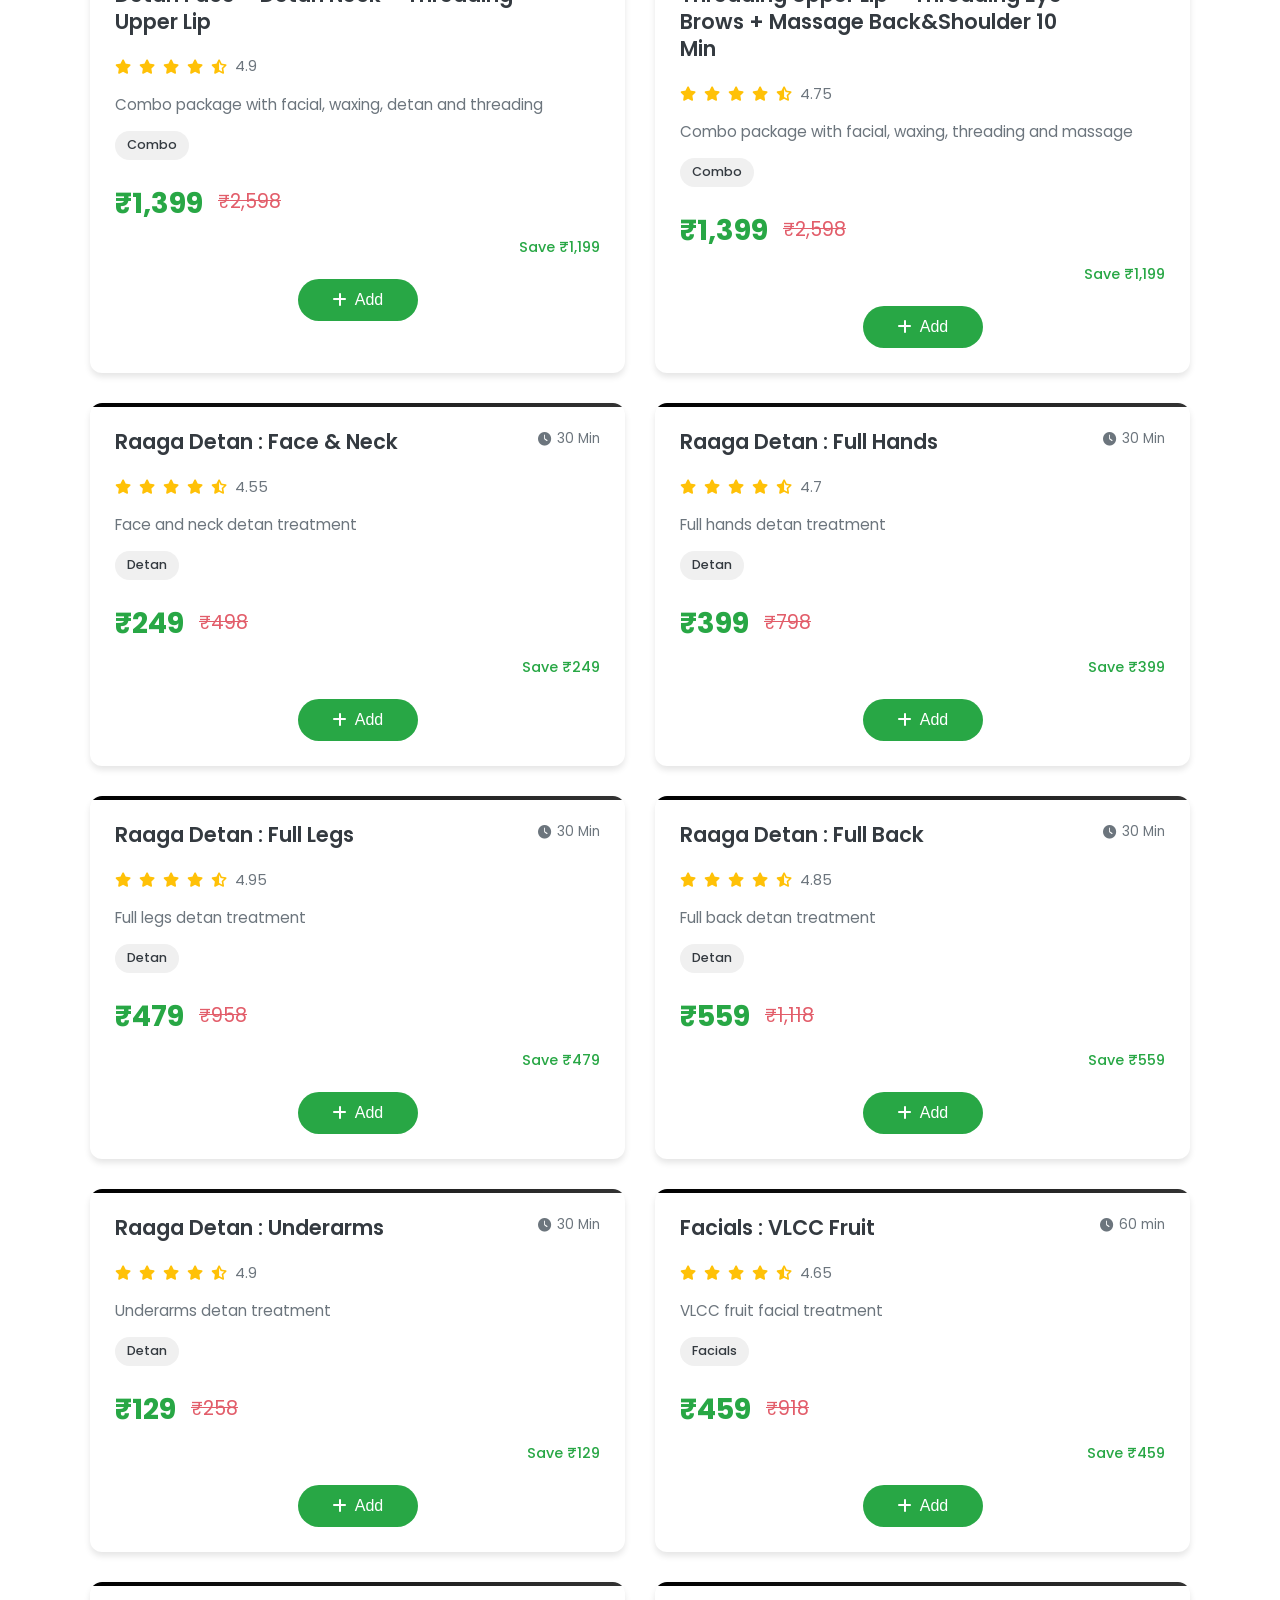
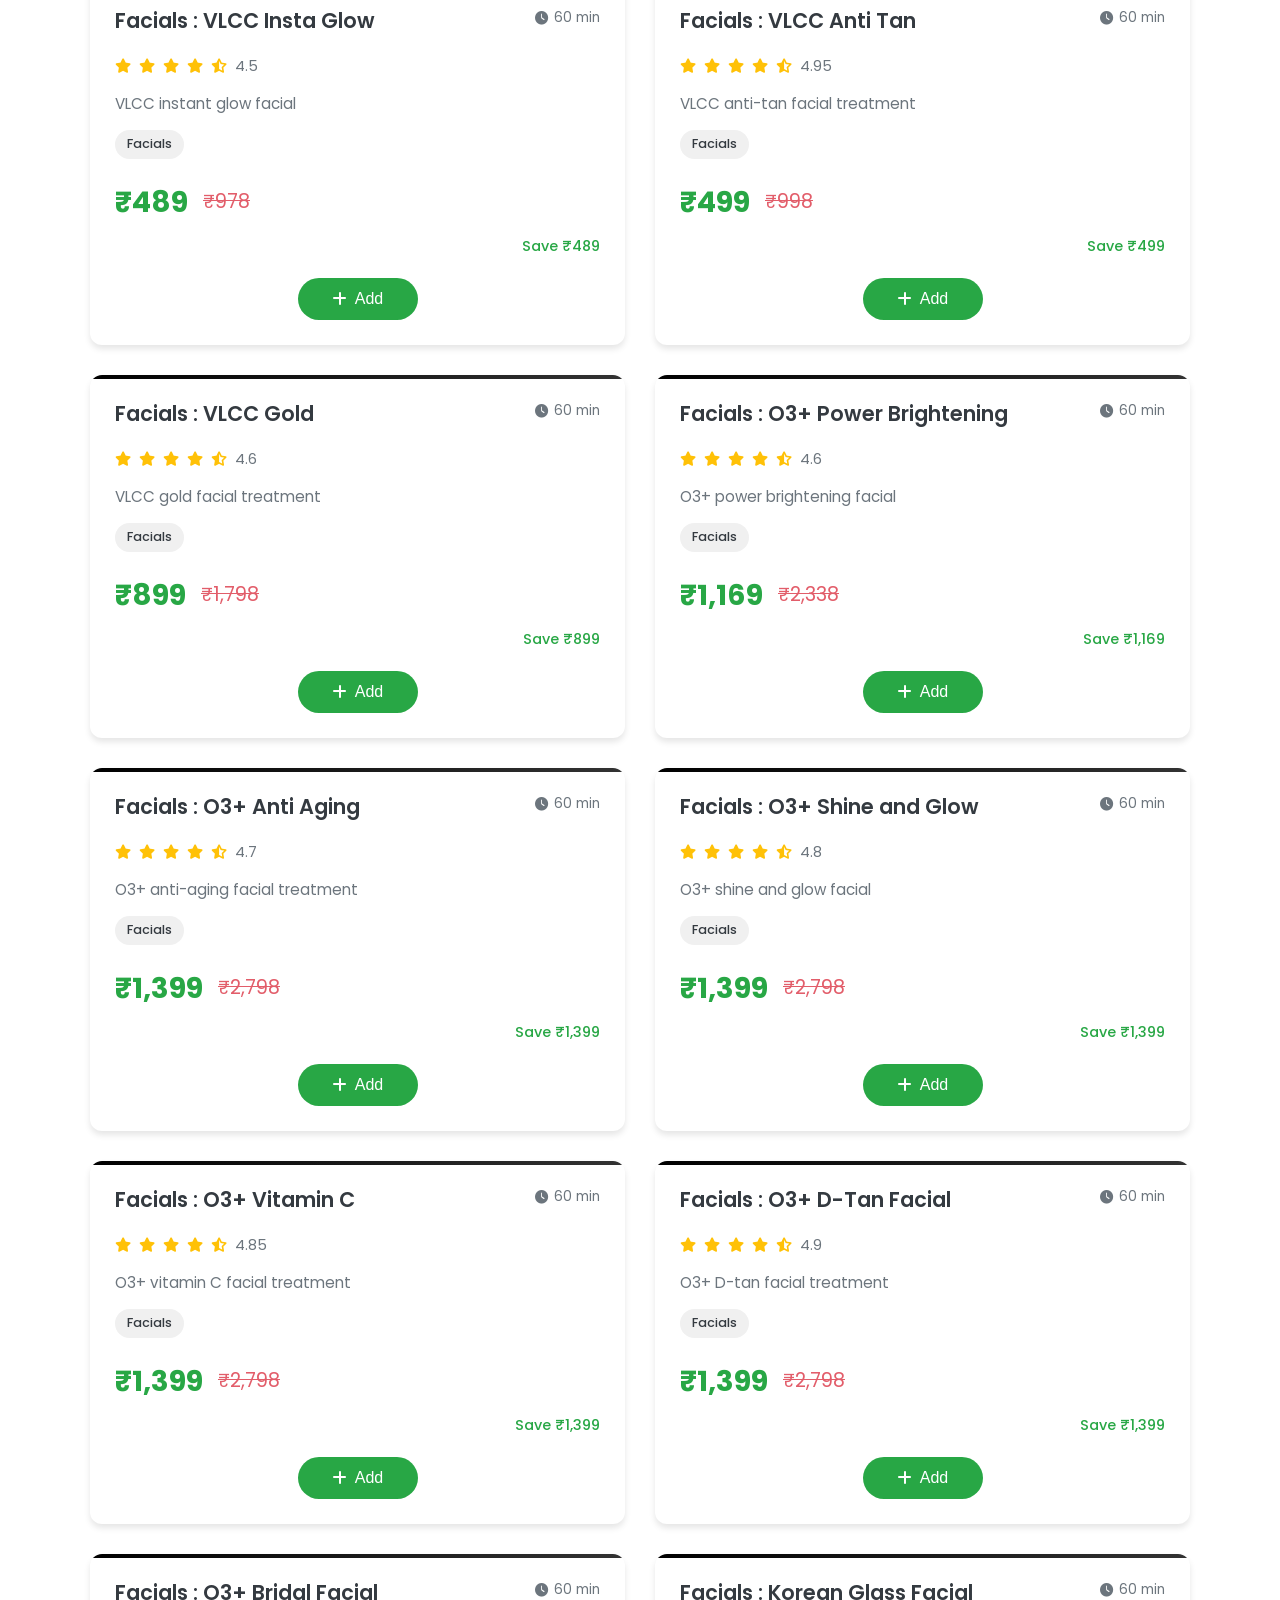
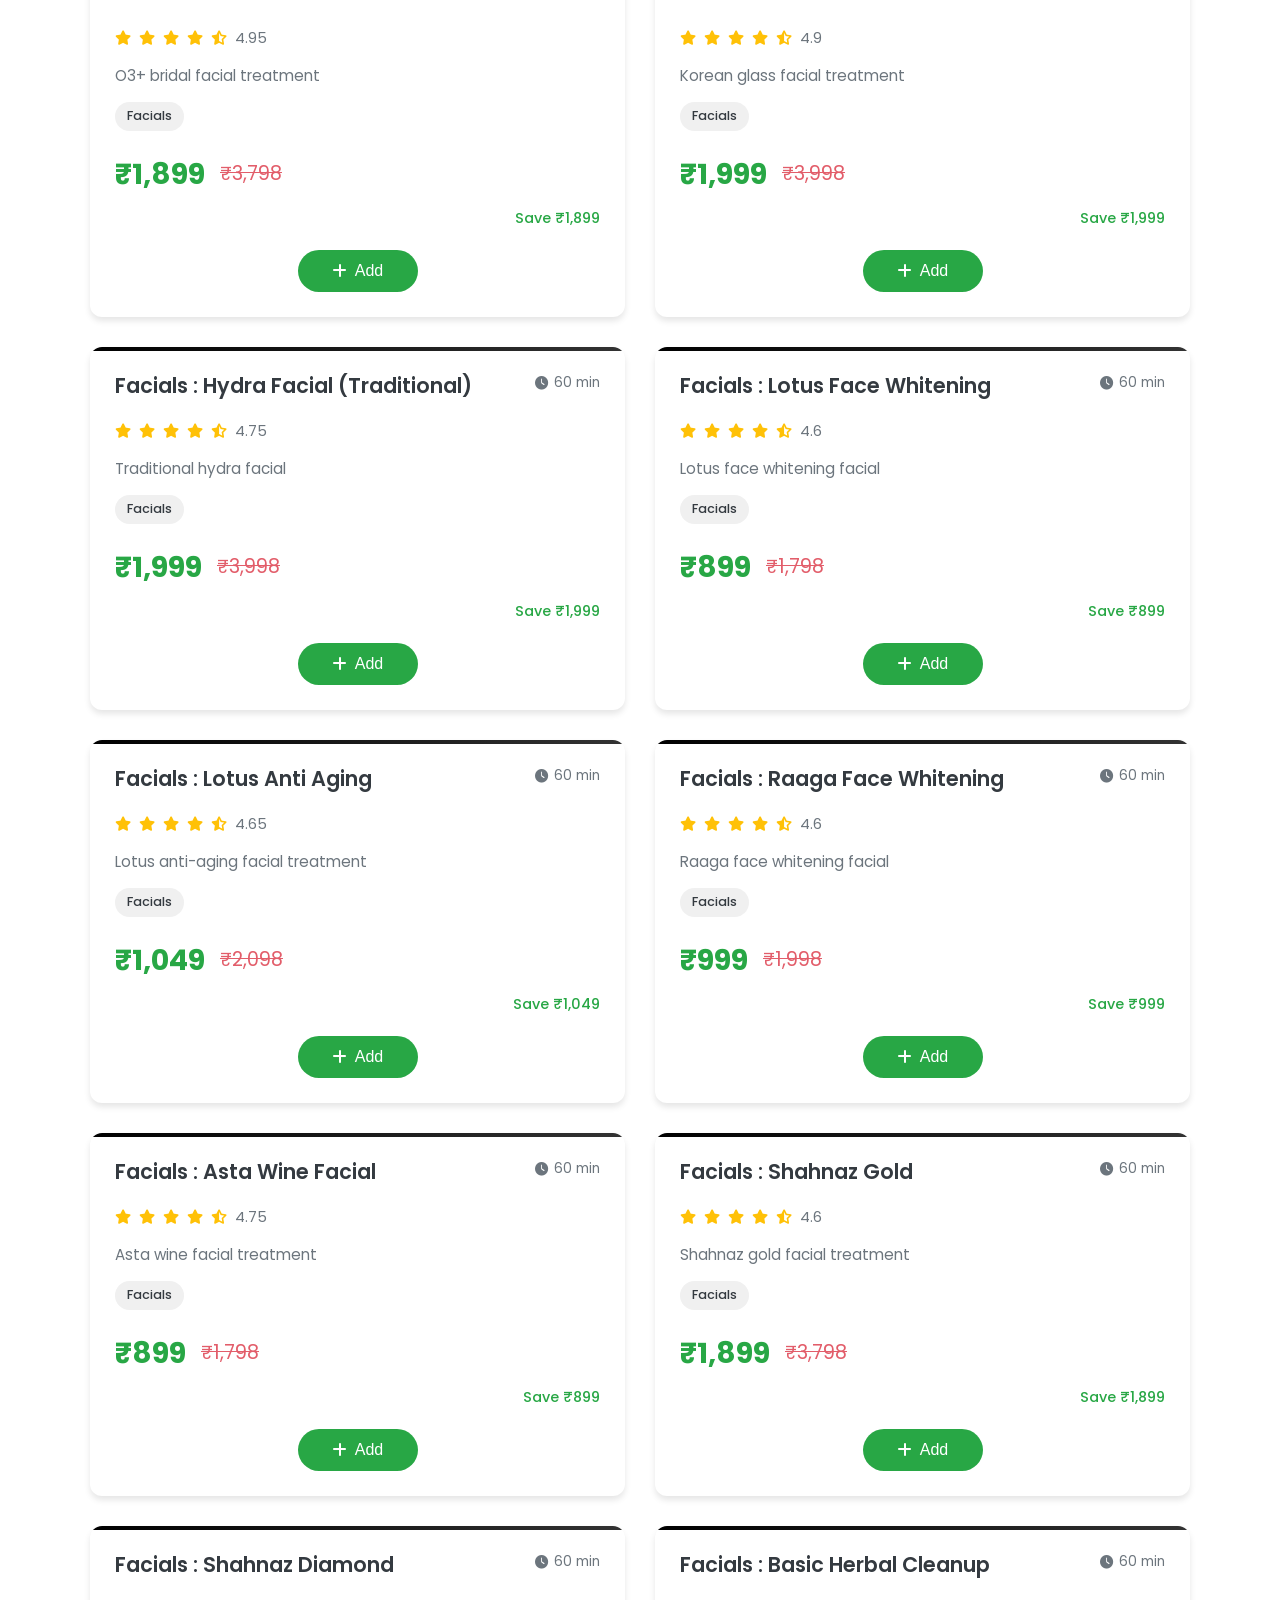
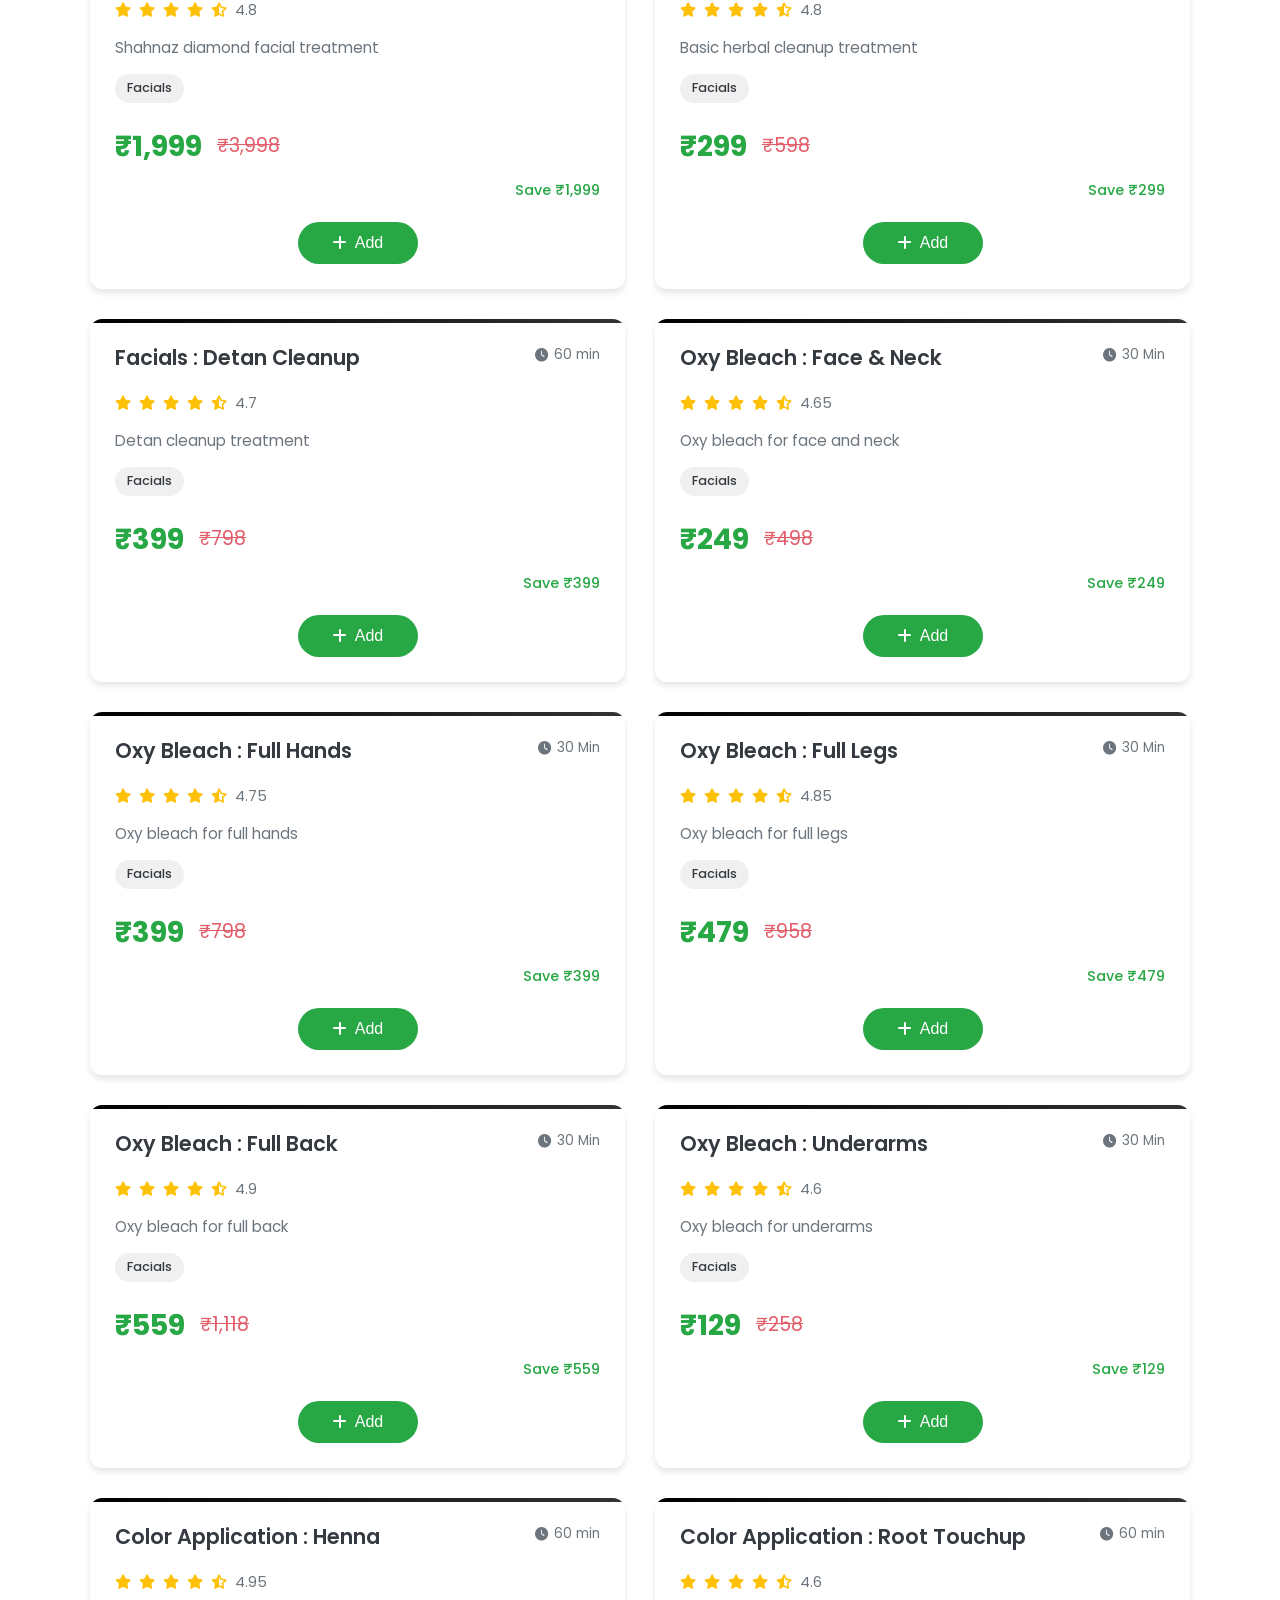
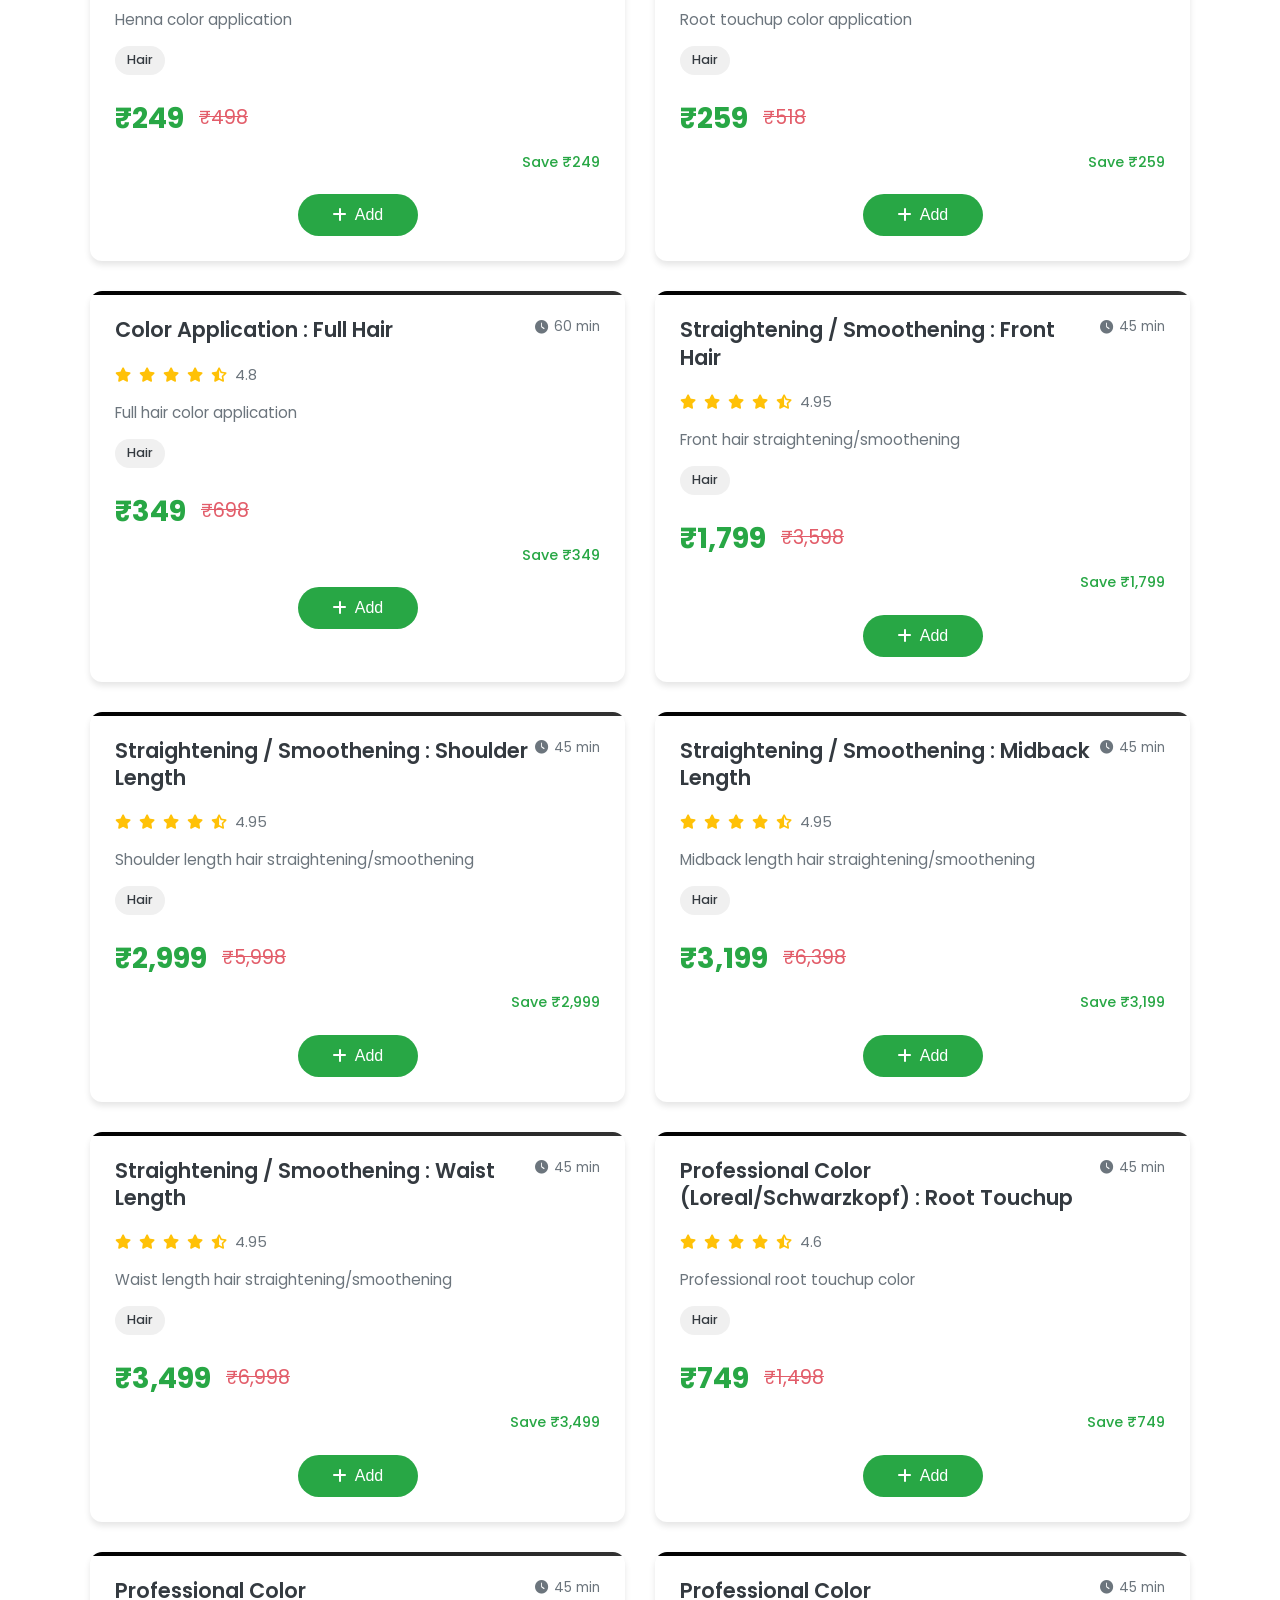
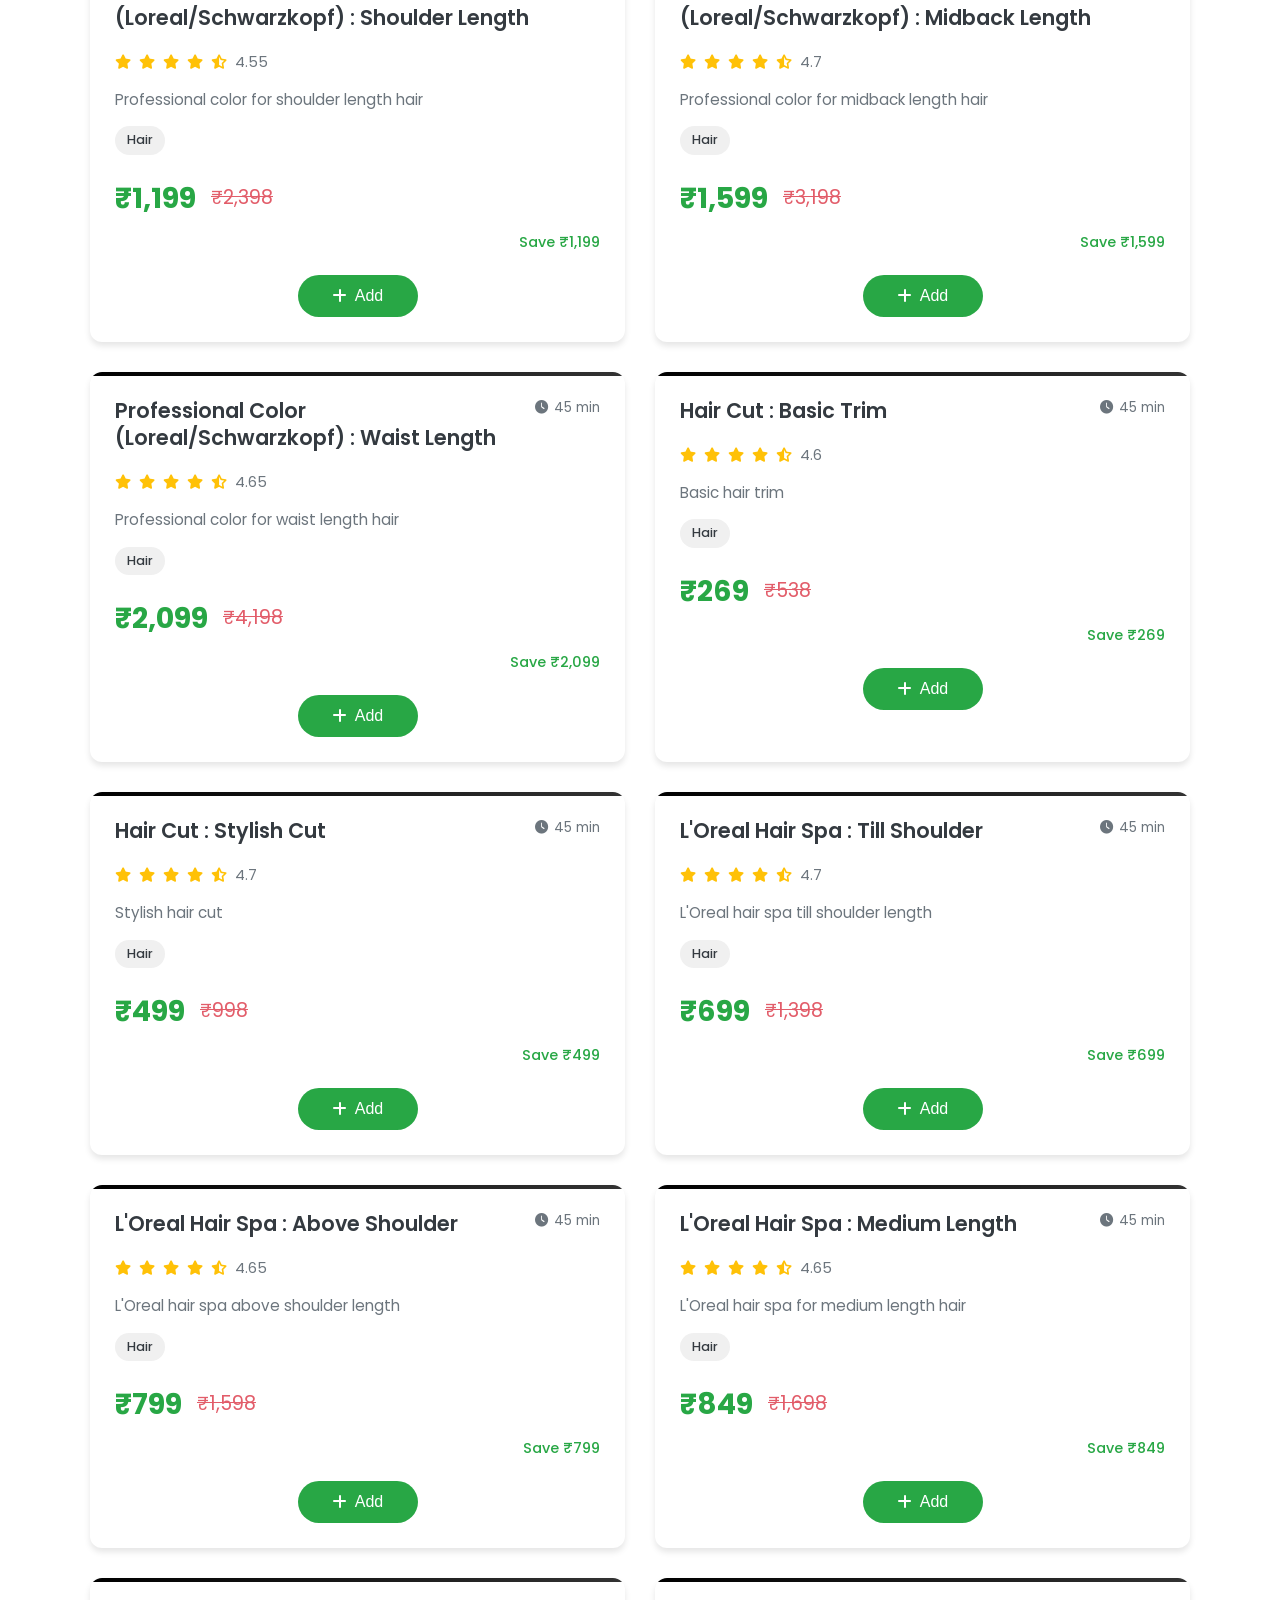
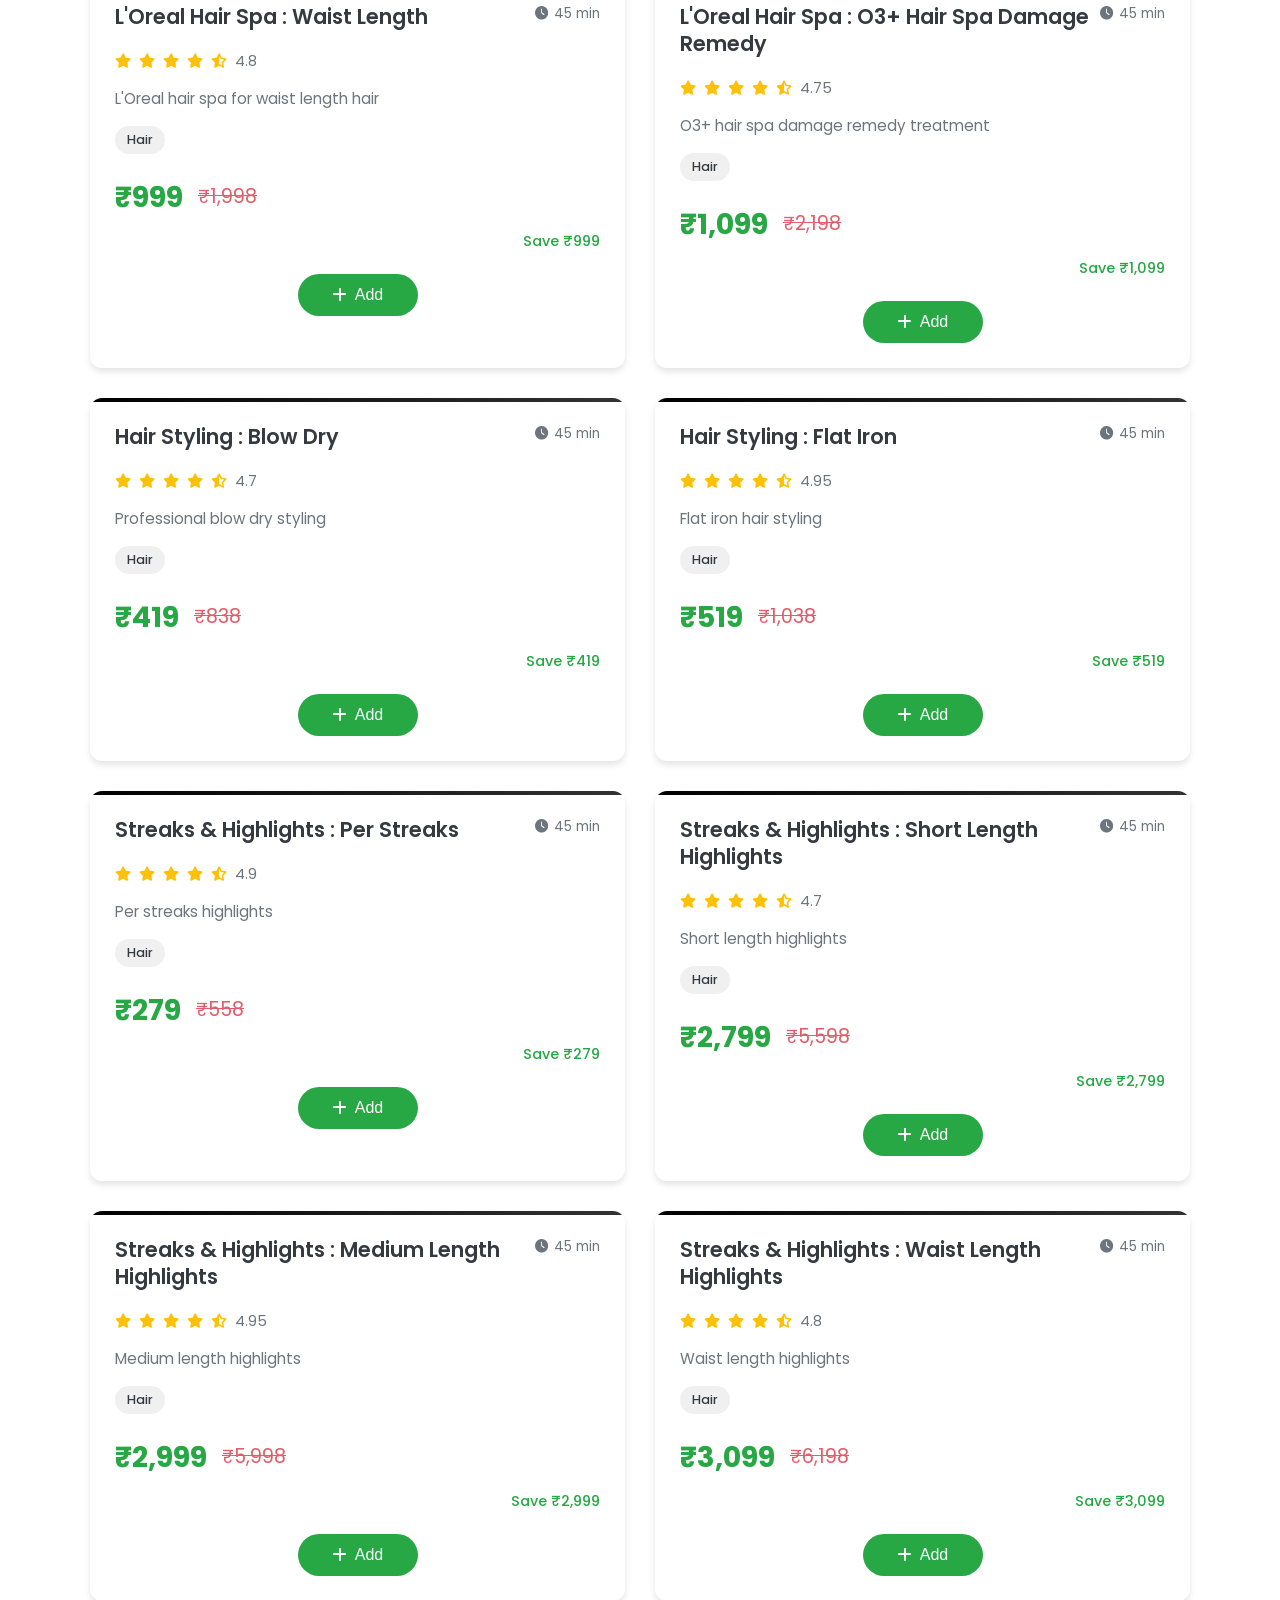
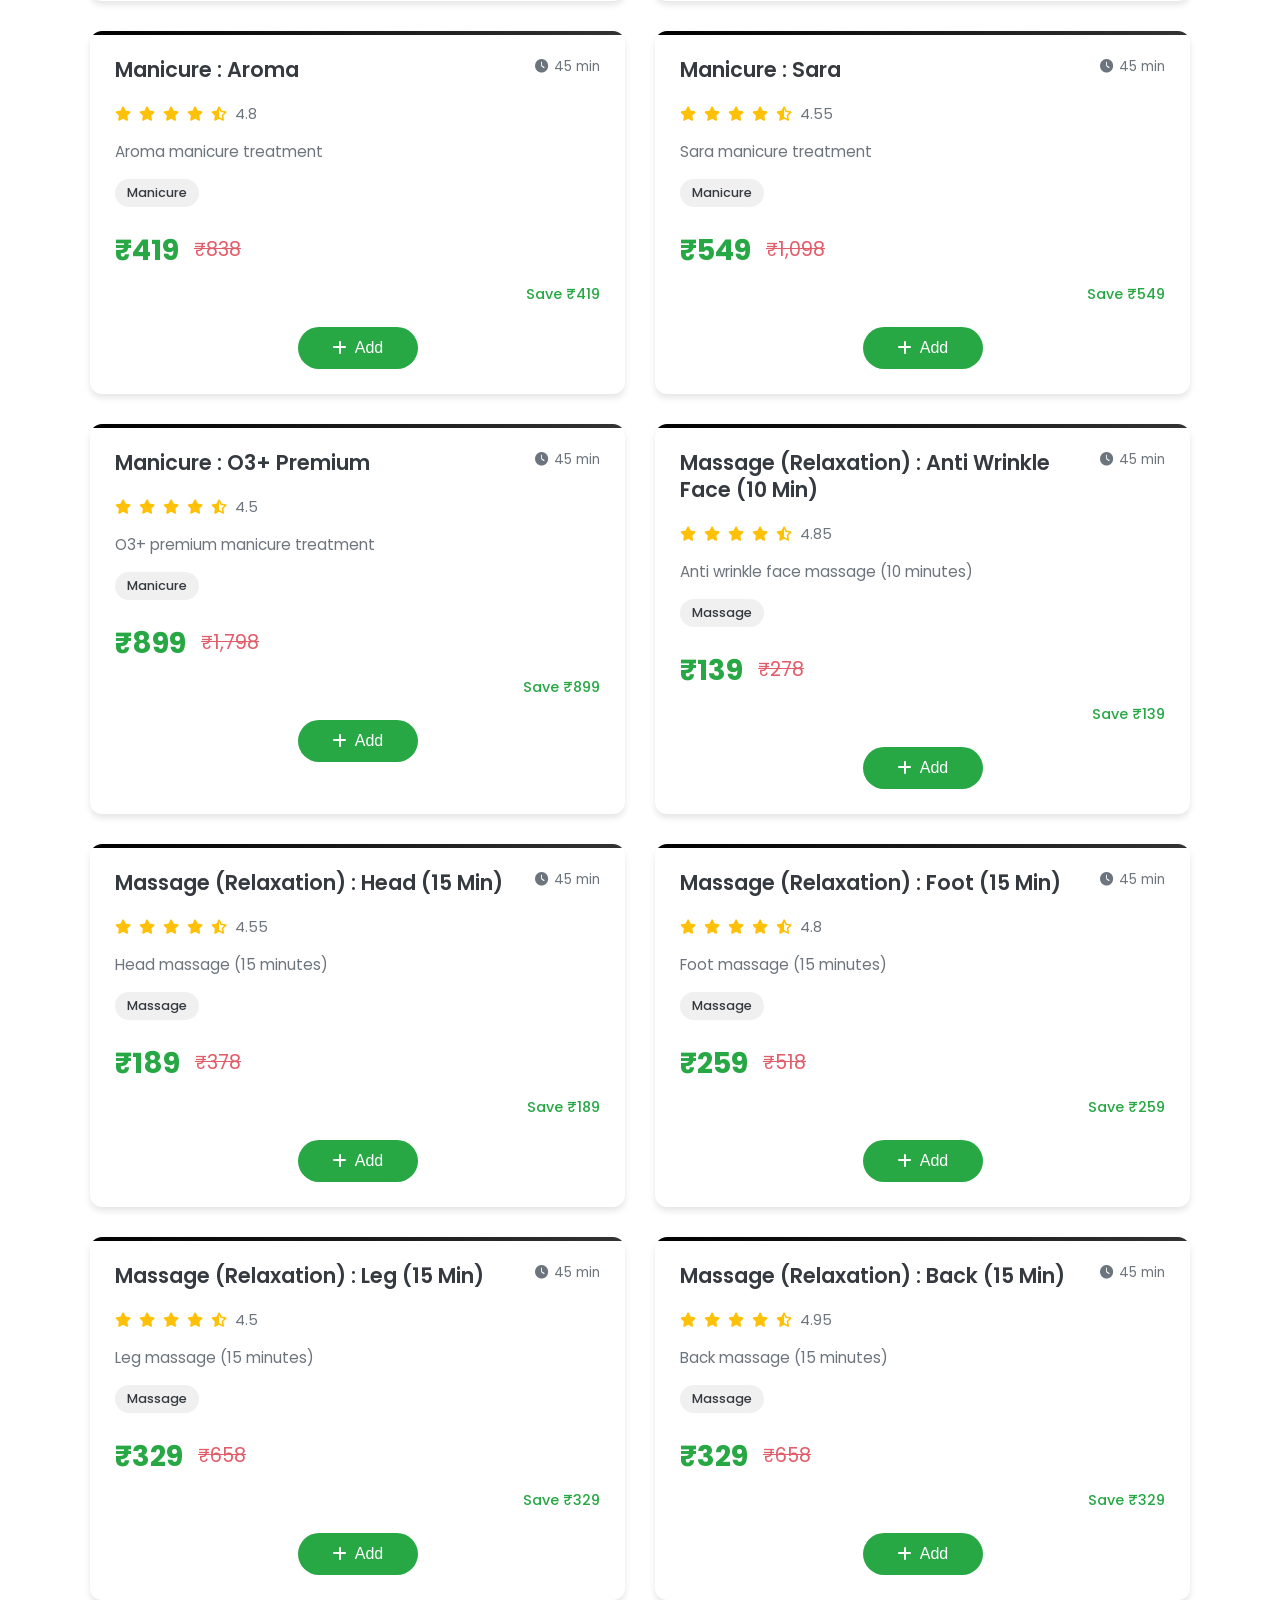
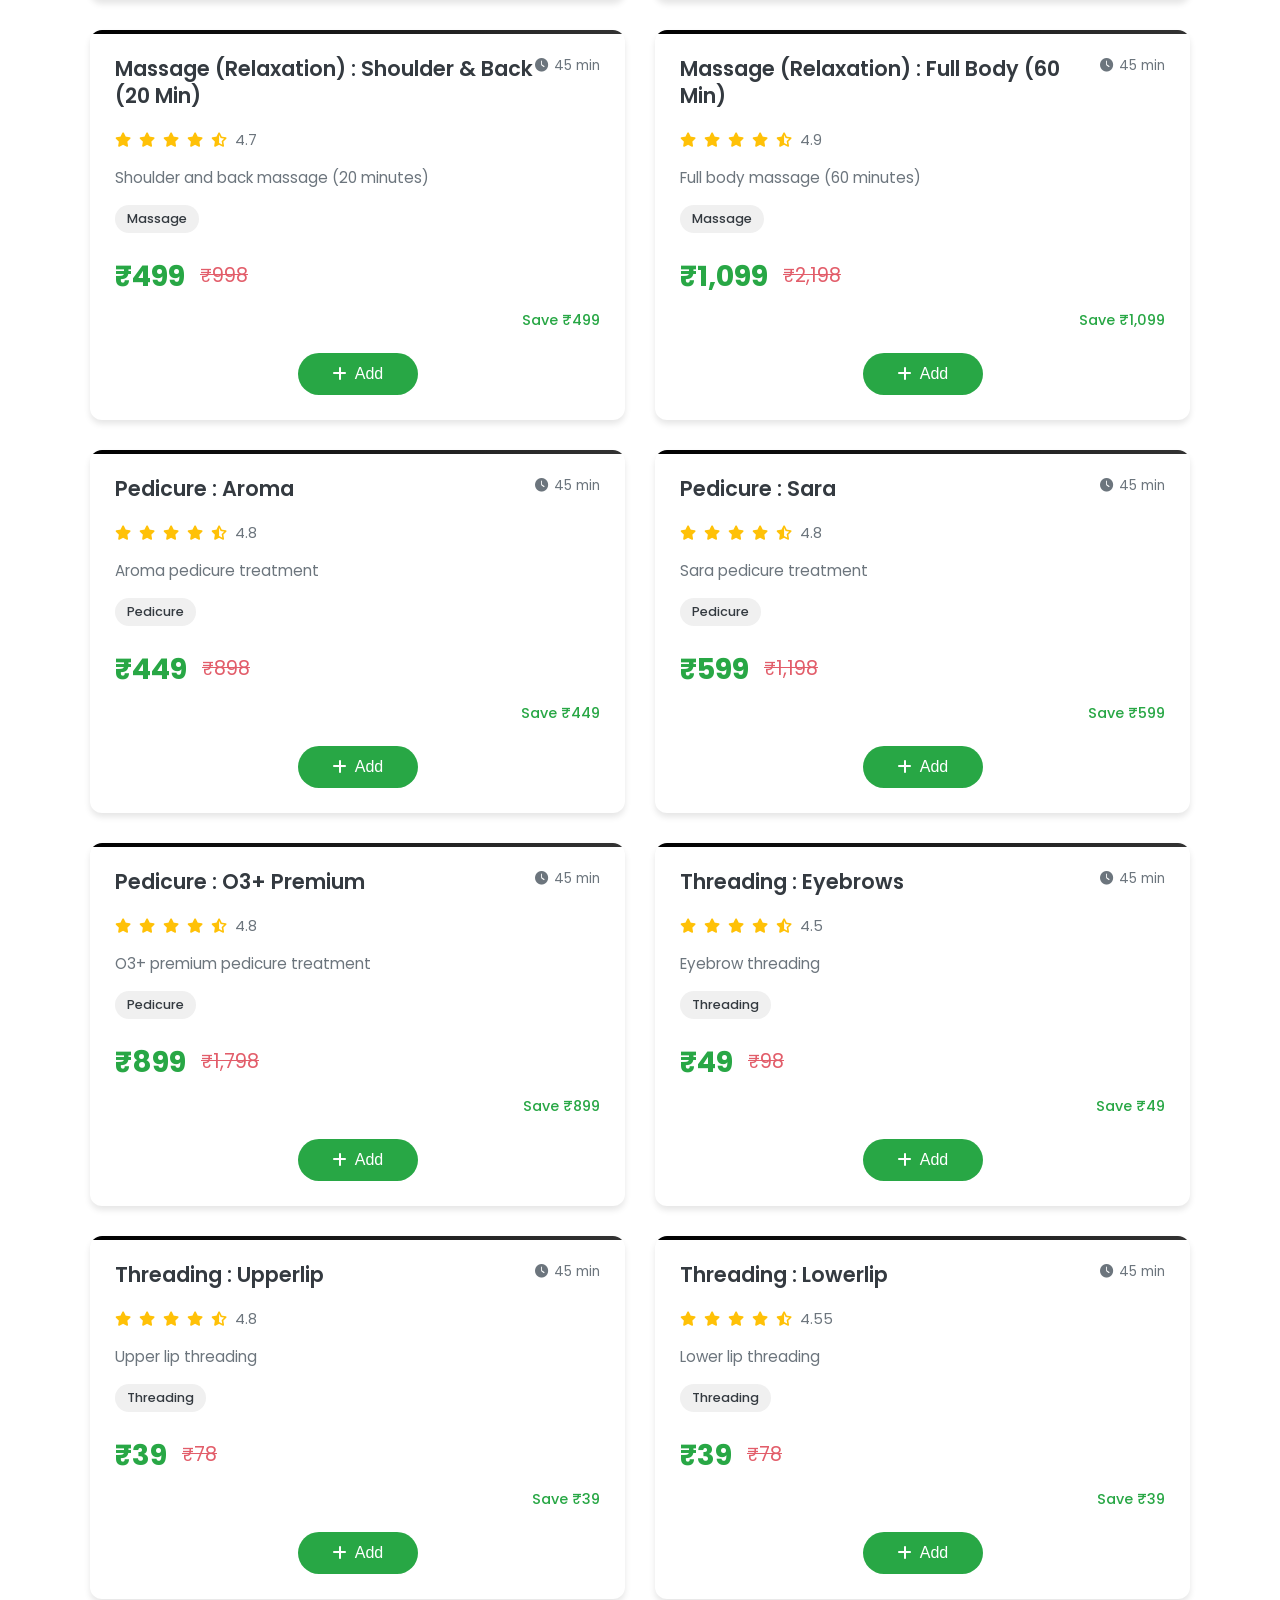
==== commit f0807720: "Add WhatsApp integration for phone number contact" ====
--- a/index.html
+++ b/index.html
@@ -16,13 +16,17 @@
         <div class="container">
             <div class="header-content">
                 <div class="logo">
-                    <h1><i class="fas fa-spa"></i> Pedi And Mani</h1>
-                    <p>Home Salon Services</p>
+                    <a href="index.html" class="logo-link" title="Go to Home">
+                        <h1><i class="fas fa-spa"></i> Pedi And Mani</h1>
+                        <p>Home Salon Services</p>
+                    </a>
                 </div>
                 <div class="header-info">
                     <div class="contact-info">
-                        <i class="fas fa-phone"></i>
-                        <span>+91 7975133457</span>
+                        <a href="https://wa.me/917975133457" target="_blank" rel="noopener noreferrer" class="contact-link">
+                            <i class="fab fa-whatsapp"></i>
+                            <span>+91 7975133457</span>
+                        </a>
                     </div>
                     <div class="women-owned-badge">
                         <i class="fas fa-venus"></i>
--- a/styles.css
+++ b/styles.css
@@ -2,9 +2,9 @@
 
 /* CSS Variables */
 :root {
-    --primary-color: #d63384;
-    --secondary-color: #f8b4d9;
-    --accent-color: #ff6b9d;
+    --primary-color: #000000;
+    --secondary-color: #f0f0f0;
+    --accent-color: #333333;
     --success-color: #28a745;
     --danger-color: #dc3545;
     --warning-color: #ffc107;
@@ -33,7 +33,7 @@
     font-family: var(--font-family);
     line-height: 1.6;
     color: var(--dark-color);
-    background-color: #fff5f8;
+    background-color: #ffffff;
     overflow-x: hidden;
 }
 
@@ -62,6 +62,29 @@
     gap: 20px;
 }
 
+.logo-link {
+    color: white;
+    text-decoration: none;
+    display: block;
+    transition: var(--transition);
+    cursor: default;
+}
+
+.logo-link:hover {
+    color: white;
+    transform: none;
+}
+
+.logo-link h1 {
+    color: white;
+    text-decoration: none;
+}
+
+.logo-link h1:hover {
+    color: white;
+    text-decoration: none;
+}
+
 .logo h1 {
     font-size: 2rem;
     font-weight: 700;
@@ -91,6 +114,20 @@
     font-size: 0.9rem;
 }
 
+.contact-link {
+    color: white;
+    text-decoration: none;
+    display: flex;
+    align-items: center;
+    gap: 8px;
+    transition: var(--transition);
+}
+
+.contact-link:hover {
+    color: white;
+    transform: translateY(-2px);
+}
+
 /* Main Content */
 .main-content {
     padding: 40px 0;
@@ -102,7 +139,7 @@
     text-align: center;
     margin-bottom: 50px;
     padding: 60px 0;
-    background: linear-gradient(135deg, rgba(214, 51, 132, 0.1), rgba(255, 107, 157, 0.1));
+    background: linear-gradient(135deg, rgba(0, 0, 0, 0.05), rgba(51, 51, 51, 0.05));
     border-radius: var(--border-radius);
 }
 
@@ -134,7 +171,7 @@
 
 .tag-btn {
     background: white;
-    border: 2px solid var(--secondary-color);
+    border: 2px solid var(--dark-color);
     color: var(--primary-color);
     padding: 10px 20px;
     border-radius: 25px;
@@ -150,9 +187,9 @@
 }
 
 .tag-btn.active {
-    background: var(--primary-color);
-    color: white;
-    border-color: var(--primary-color);
+    background: var(--dark-color);
+    color: white;
+    border-color: var(--dark-color);
 }
 
 /* Services Section */
@@ -252,7 +289,7 @@
 
 .service-tags .tag {
     background: var(--secondary-color);
-    color: var(--primary-color);
+    color: var(--dark-color);
     padding: 4px 12px;
     border-radius: 15px;
     font-size: 0.8rem;
@@ -342,7 +379,7 @@
 
 .cart-controls .quantity {
     font-weight: 600;
-    color: var(--primary-color);
+    color: var(--dark-color);
     min-width: 30px;
     text-align: center;
 }
@@ -357,7 +394,7 @@
     box-shadow: 0 -4px 20px rgba(0, 0, 0, 0.15);
     padding: 20px;
     z-index: 999;
-    border-top: 3px solid var(--primary-color);
+    border-top: 3px solid var(--dark-color);
 }
 
 .cart-content {
@@ -423,7 +460,7 @@
 .page-title h2 {
     font-size: 2.5rem;
     font-weight: 700;
-    color: var(--primary-color);
+    color: var(--dark-color);
     margin-bottom: 10px;
 }
 
@@ -450,7 +487,7 @@
     width: 50px;
     height: 50px;
     border: 4px solid var(--secondary-color);
-    border-top: 4px solid var(--primary-color);
+    border-top: 4px solid var(--dark-color);
     border-radius: 50%;
     animation: spin 1s linear infinite;
 }
@@ -503,7 +540,7 @@
 }
 
 .form-section h3 {
-    color: var(--primary-color);
+    color: var(--dark-color);
     margin-bottom: 20px;
     font-size: 1.3rem;
     font-weight: 600;
@@ -536,8 +573,8 @@
 .form-group select:focus,
 .form-group textarea:focus {
     outline: none;
-    border-color: var(--primary-color);
-    box-shadow: 0 0 0 3px rgba(214, 51, 132, 0.1);
+    border-color: var(--dark-color);
+    box-shadow: 0 0 0 3px rgba(0, 0, 0, 0.1);
 }
 
 .form-row {
@@ -574,7 +611,7 @@
 }
 
 .btn-primary:hover {
-    background: #b02a5d;
+    background: #1a1a1a;
     transform: translateY(-2px);
 }
 
--- a/responsive.css
+++ b/responsive.css
@@ -28,6 +28,14 @@
 
 /* Medium Devices (768px and up) */
 @media (min-width: 768px) and (max-width: 991.98px) {
+    .container {
+        max-width: 720px;
+    }
+    
+    .hero-content h2 {
+        font-size: 2.5rem;
+    }
+    
     .container {
         max-width: 720px;
         padding: 0 15px;
@@ -457,24 +465,10 @@
 }
 
 /* Dark Mode Support (Future Enhancement) */
-@media (prefers-color-scheme: dark) {
-    /* This can be enhanced when dark mode is implemented */
-    body {
-        background-color: #1a1a1a;
-        color: #f0f0f0;
-    }
-    
-    .service-card,
-    .form-section,
-    .floating-cart {
-        background: #2d2d2d;
-        color: #f0f0f0;
-    }
-    
-    .header {
-        background: linear-gradient(135deg, #8b1538, #a02463);
-    }
-}
+/* @media (prefers-color-scheme: dark) {
+    This is disabled to maintain consistent light pink theme across all devices
+    Uncomment and customize when implementing proper dark mode toggle
+*/
 
 /* Print Styles */
 @media print {
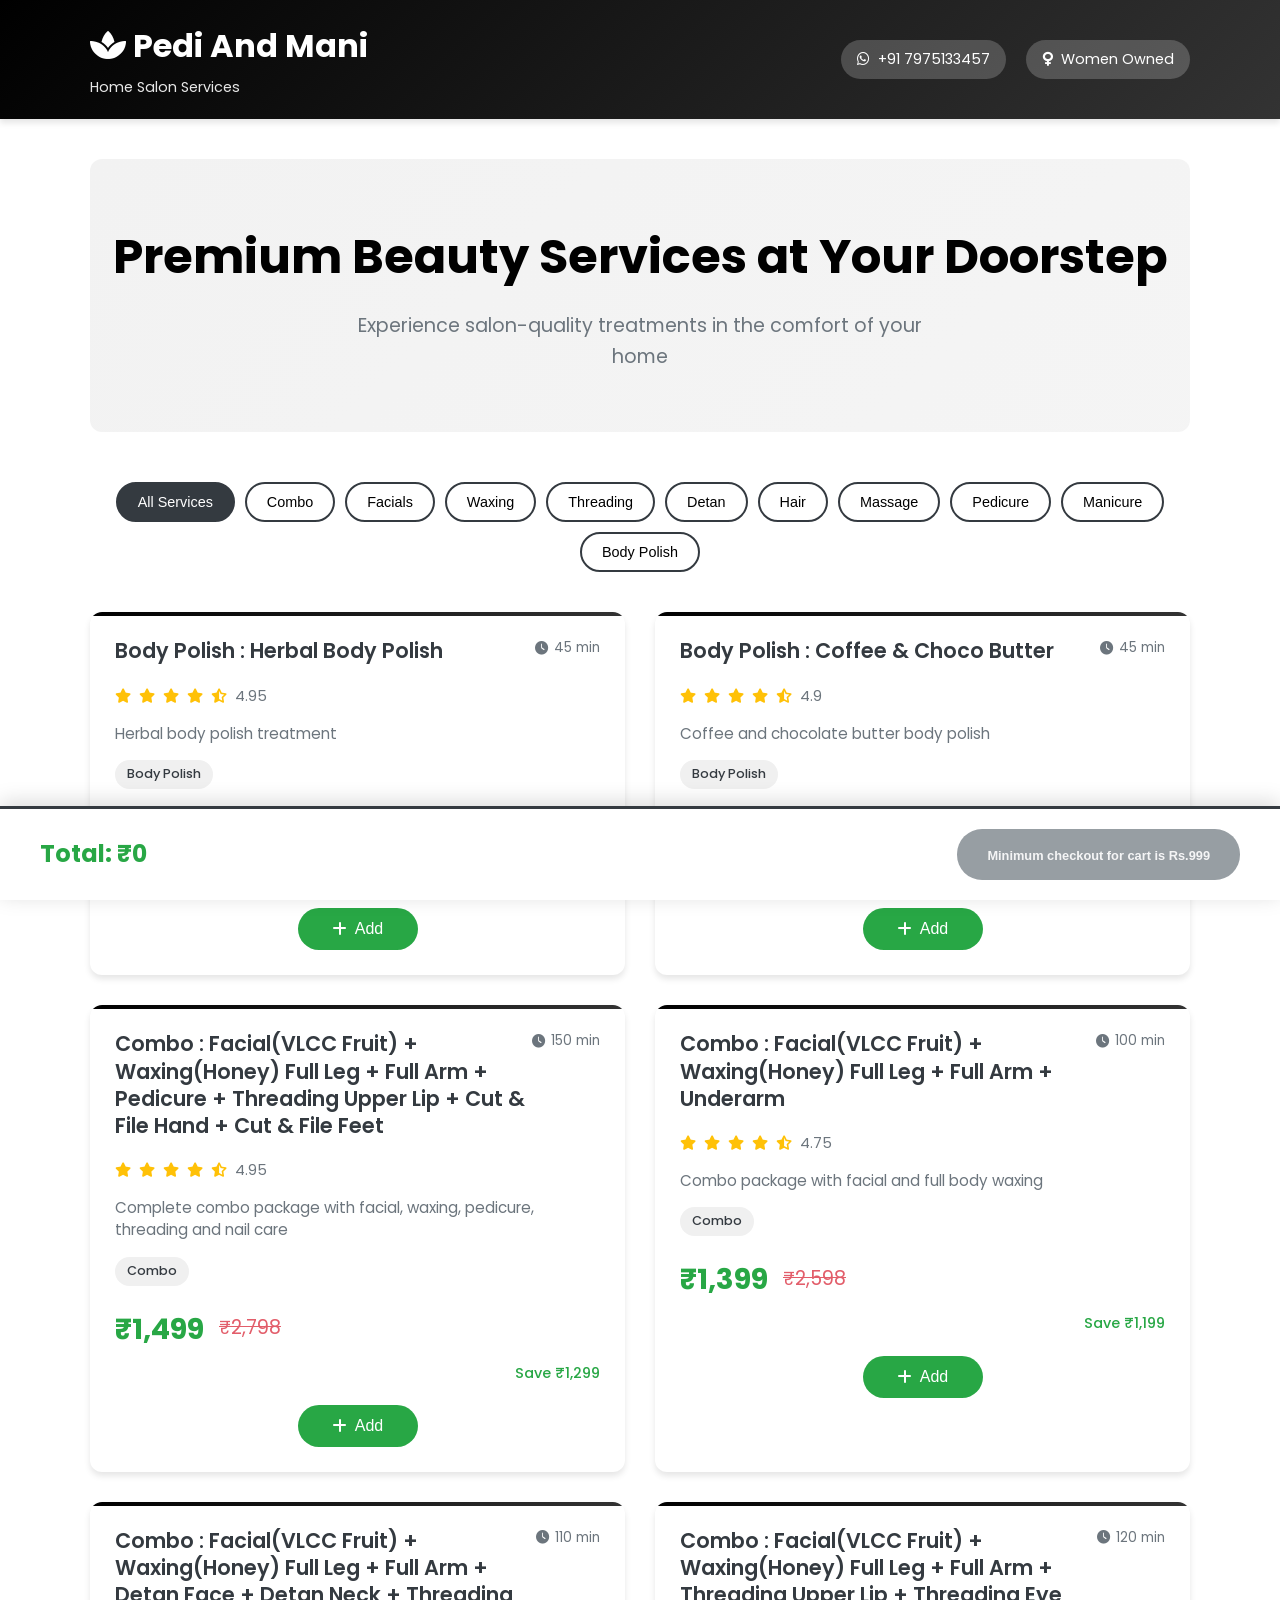
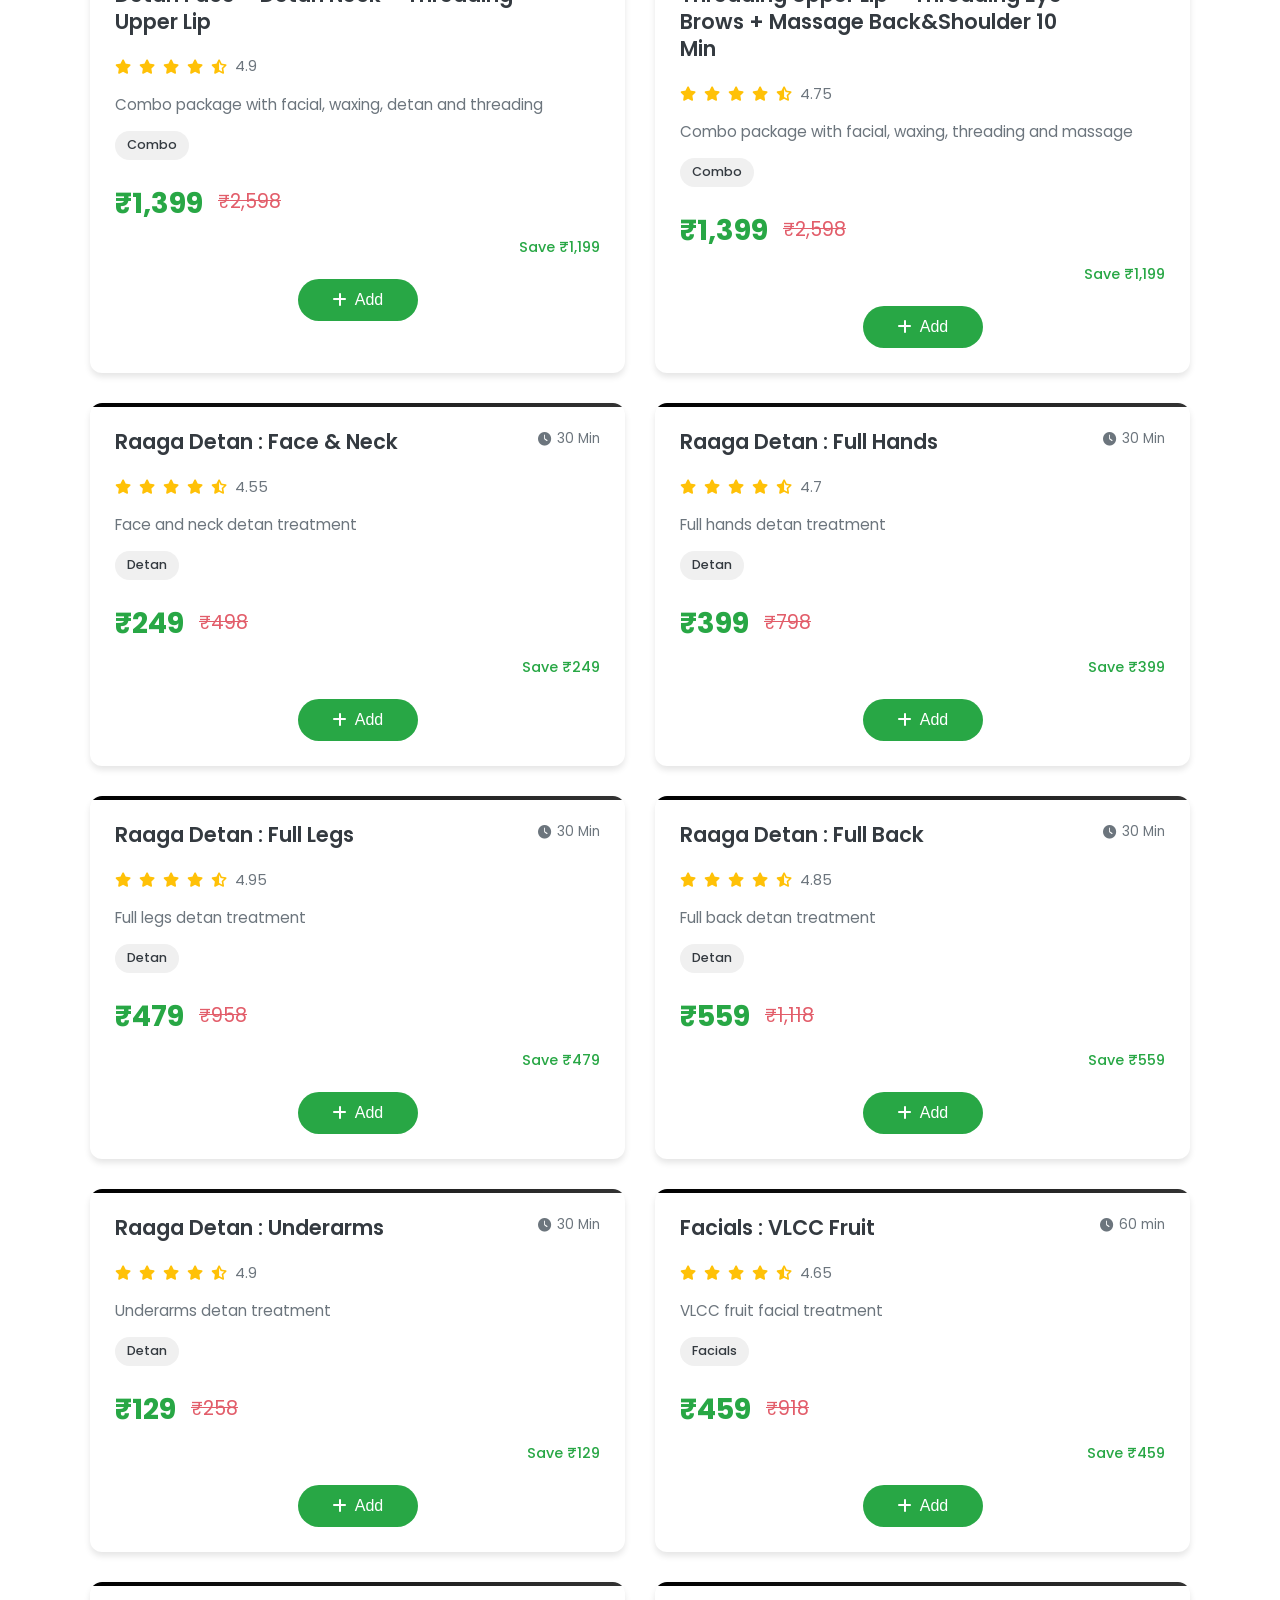
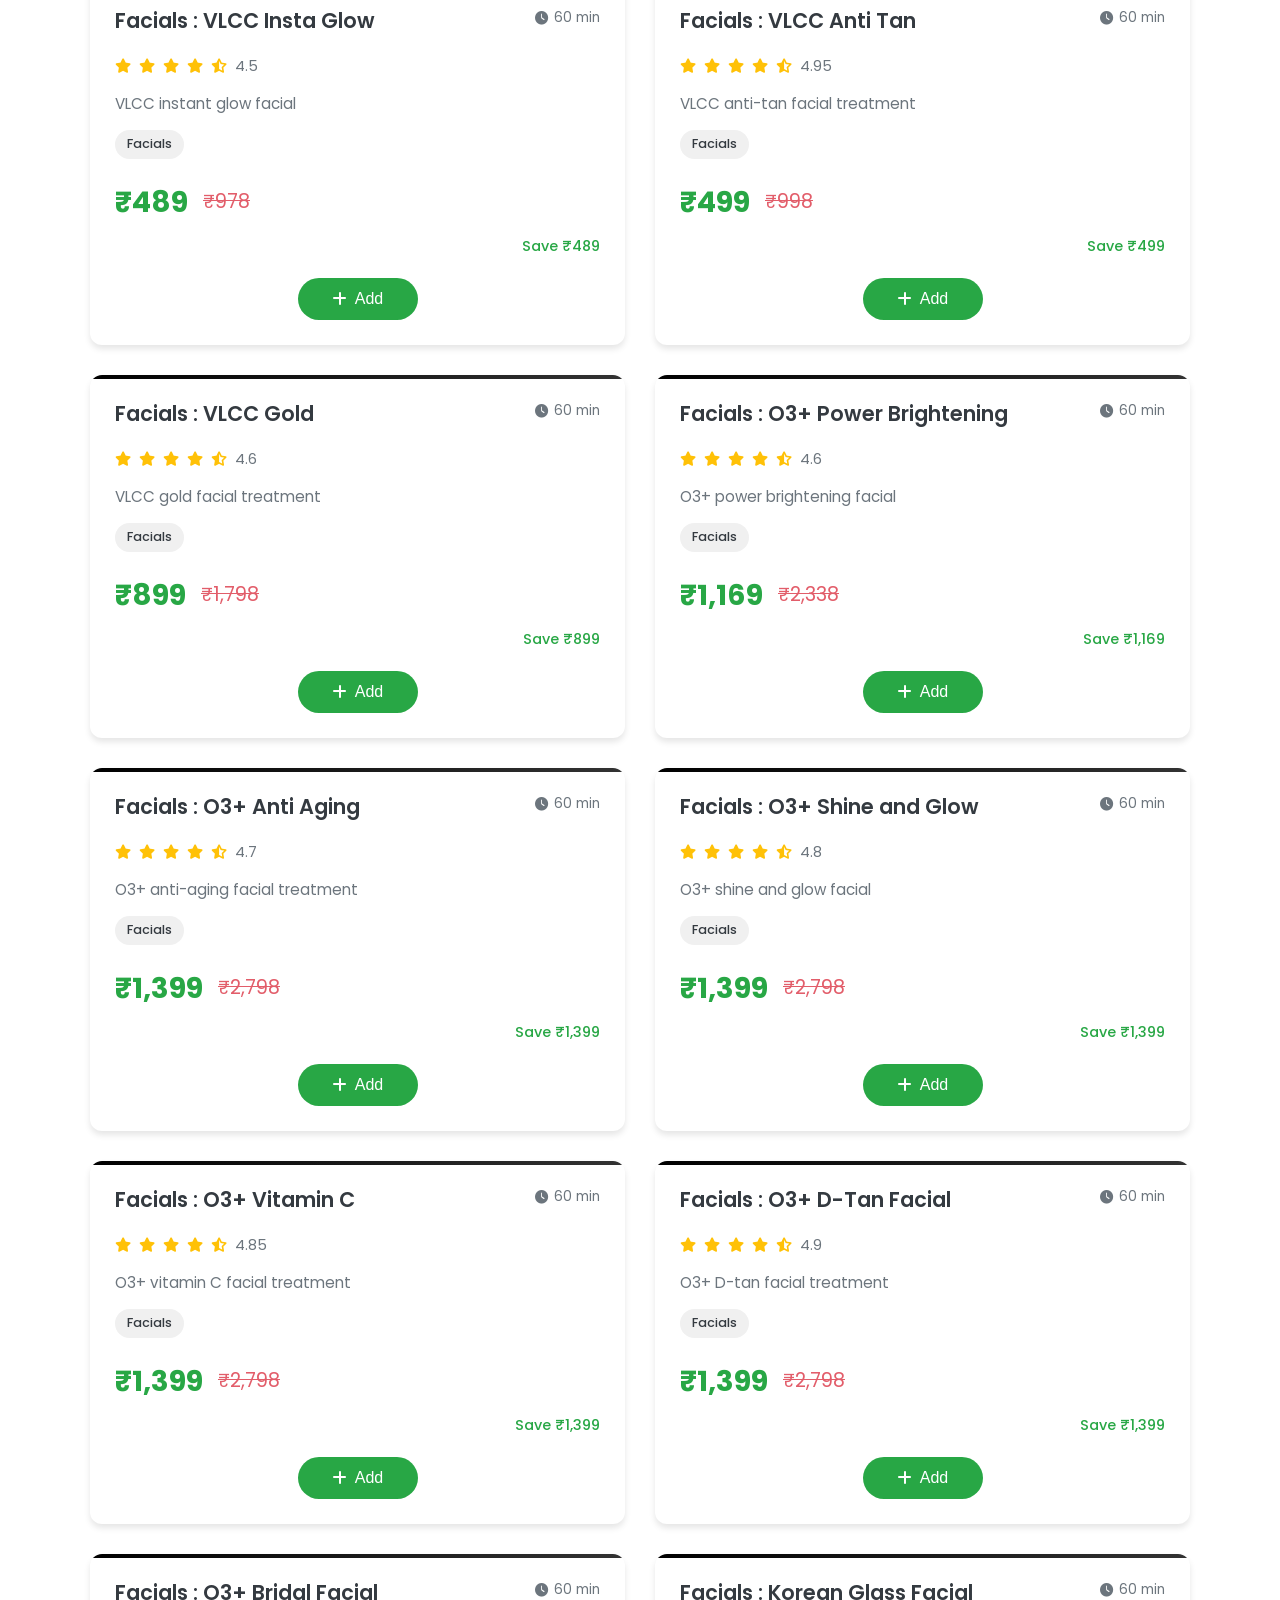
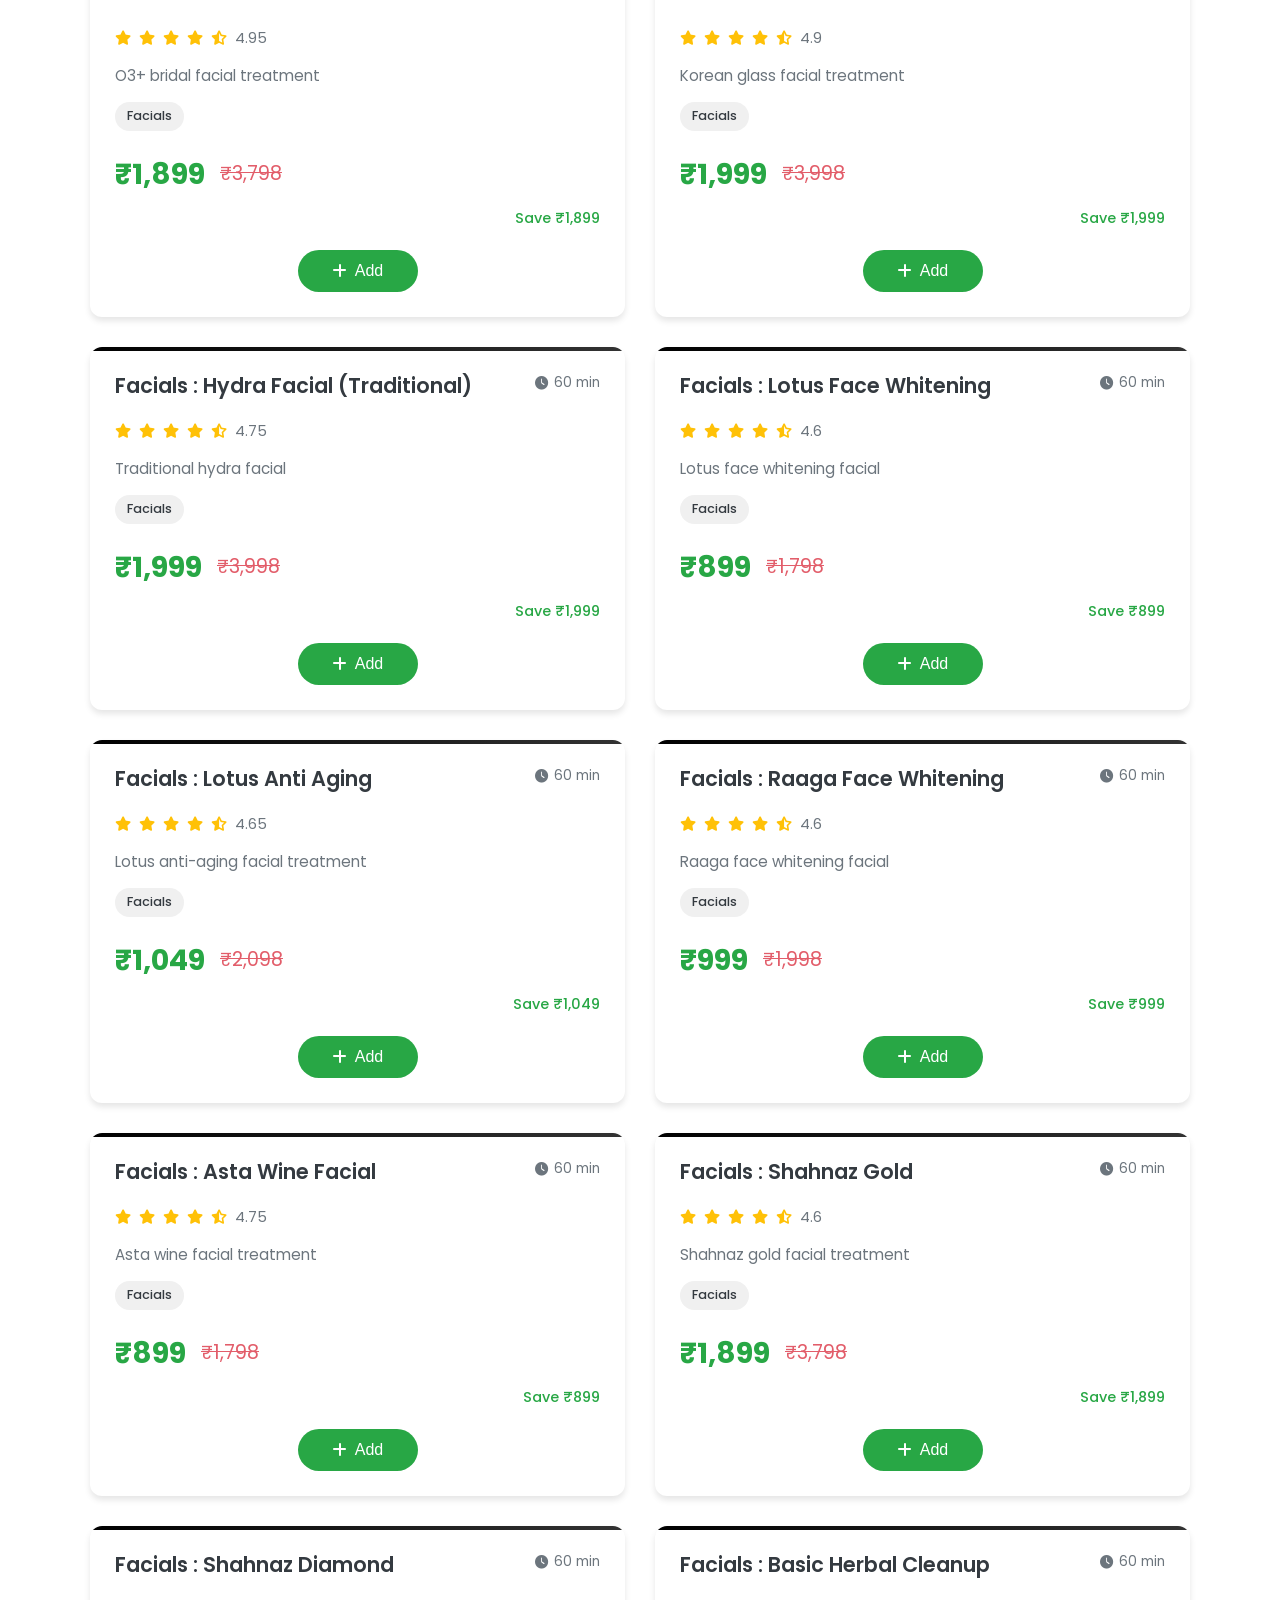
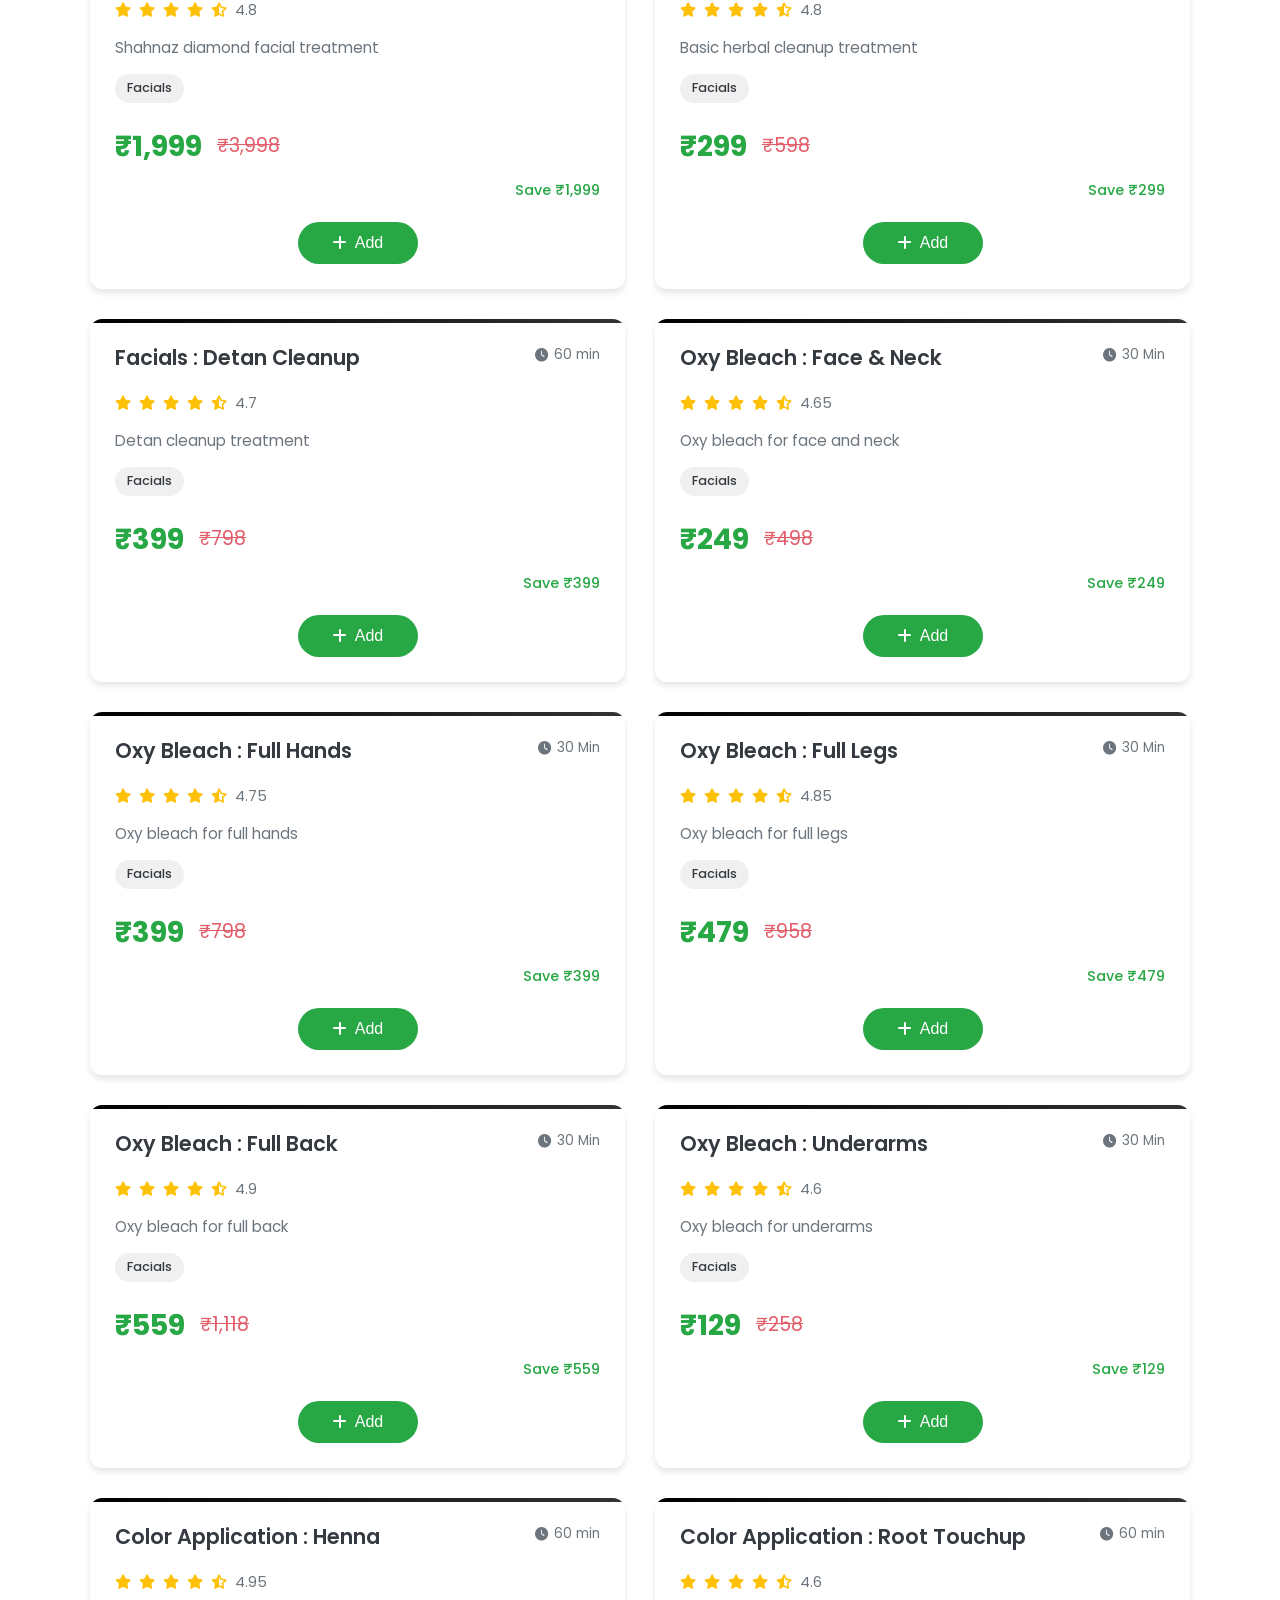
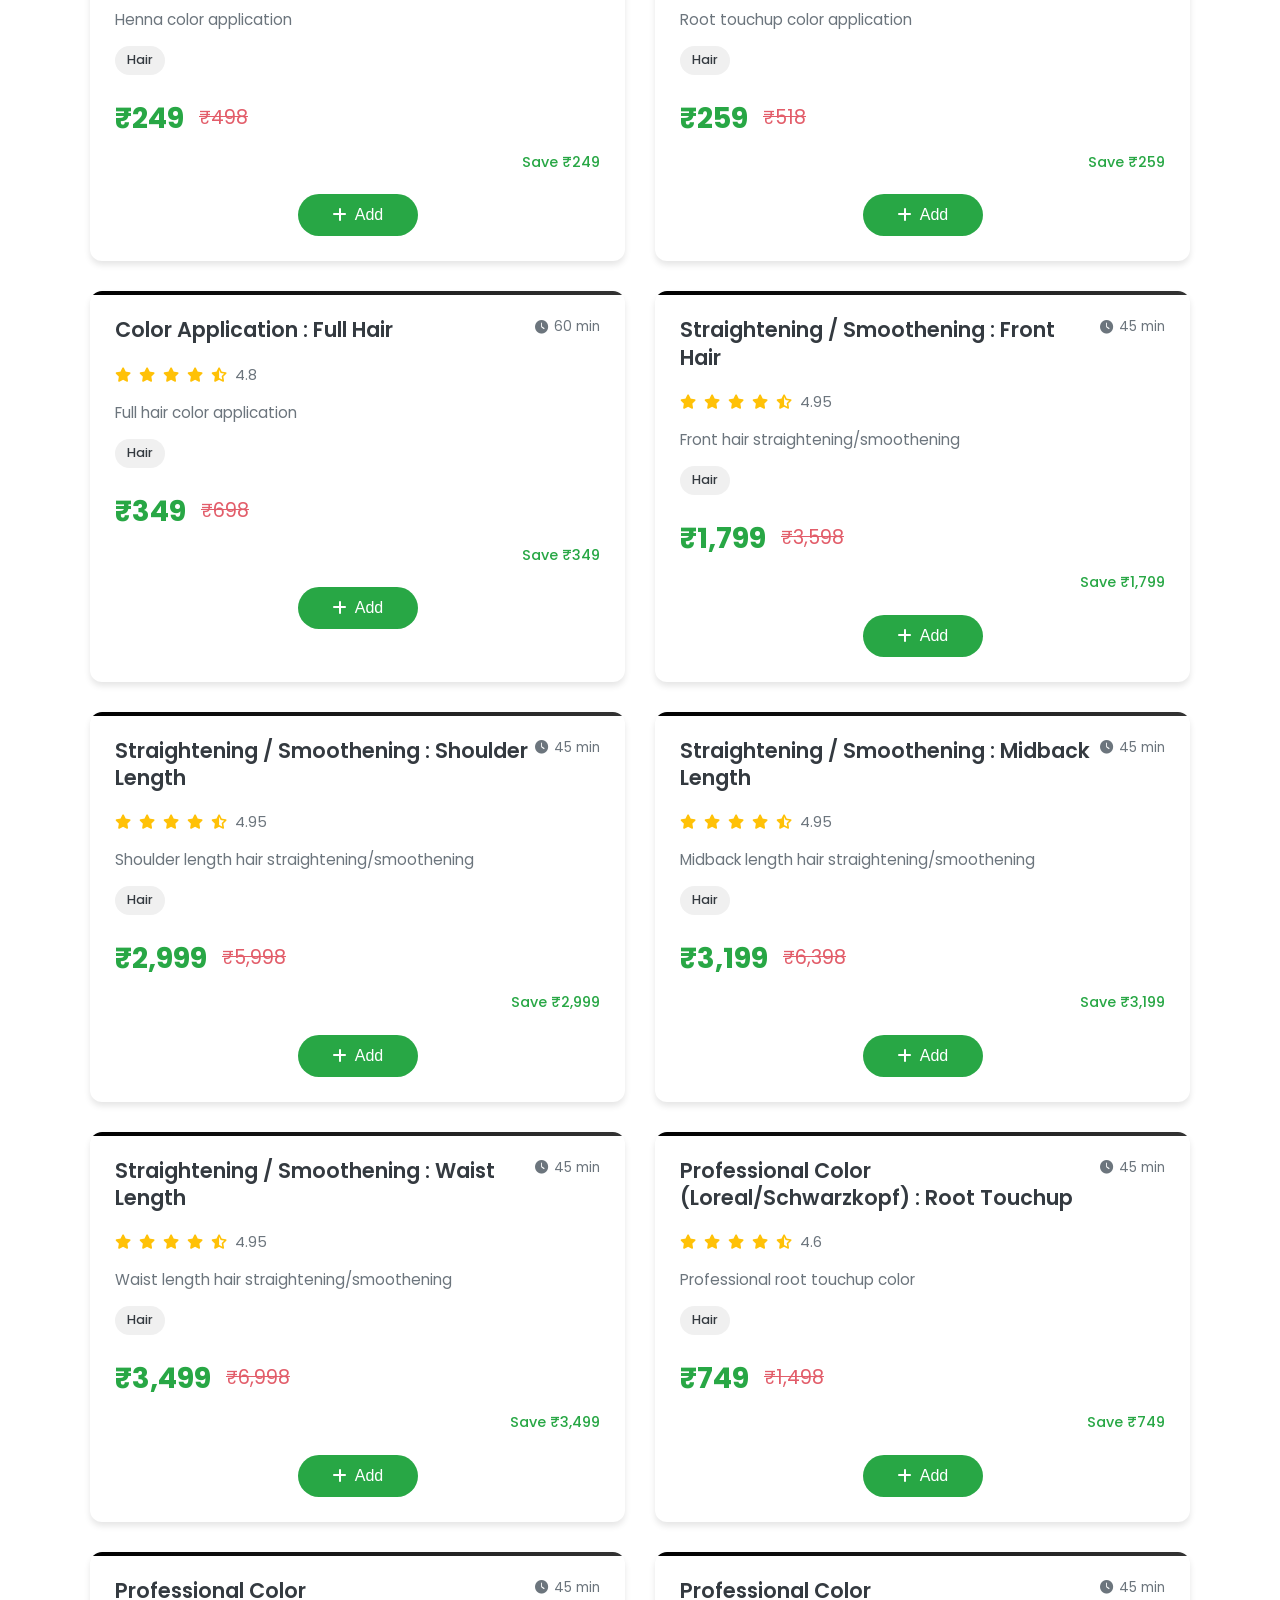
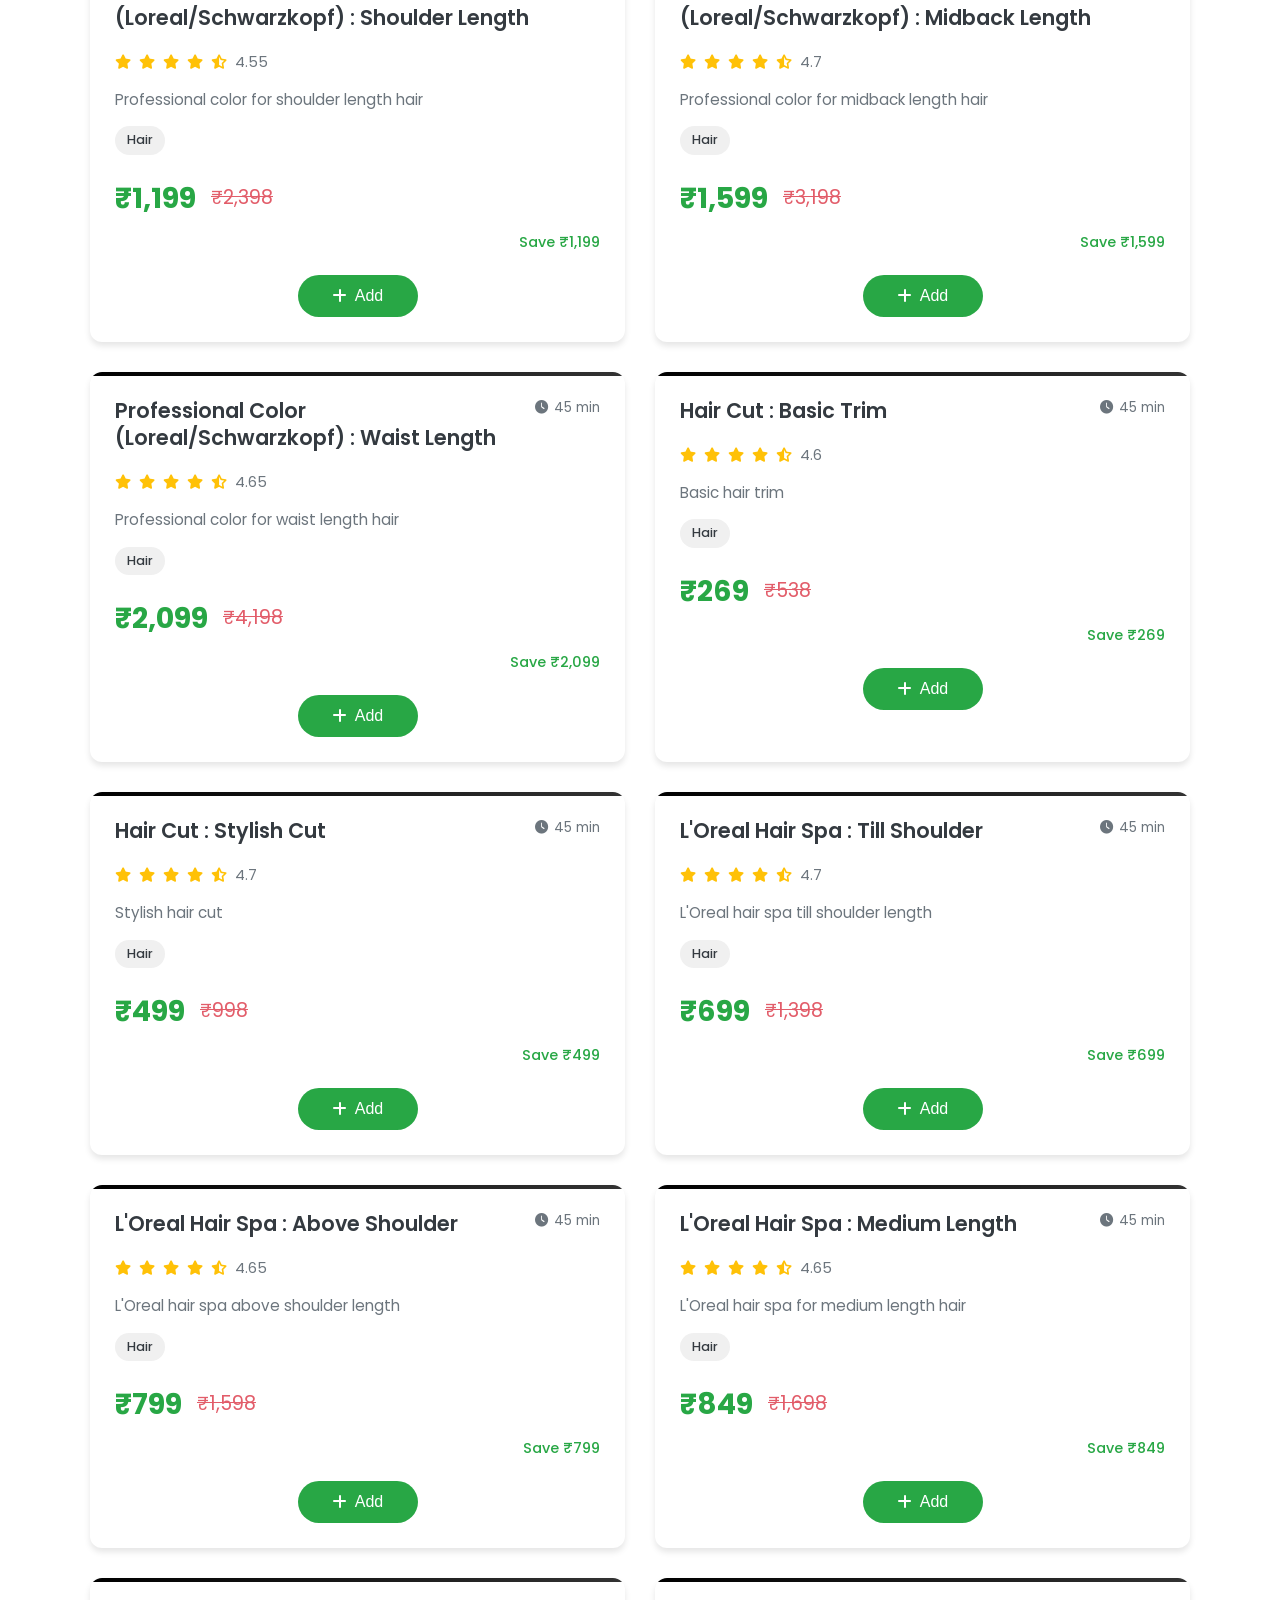
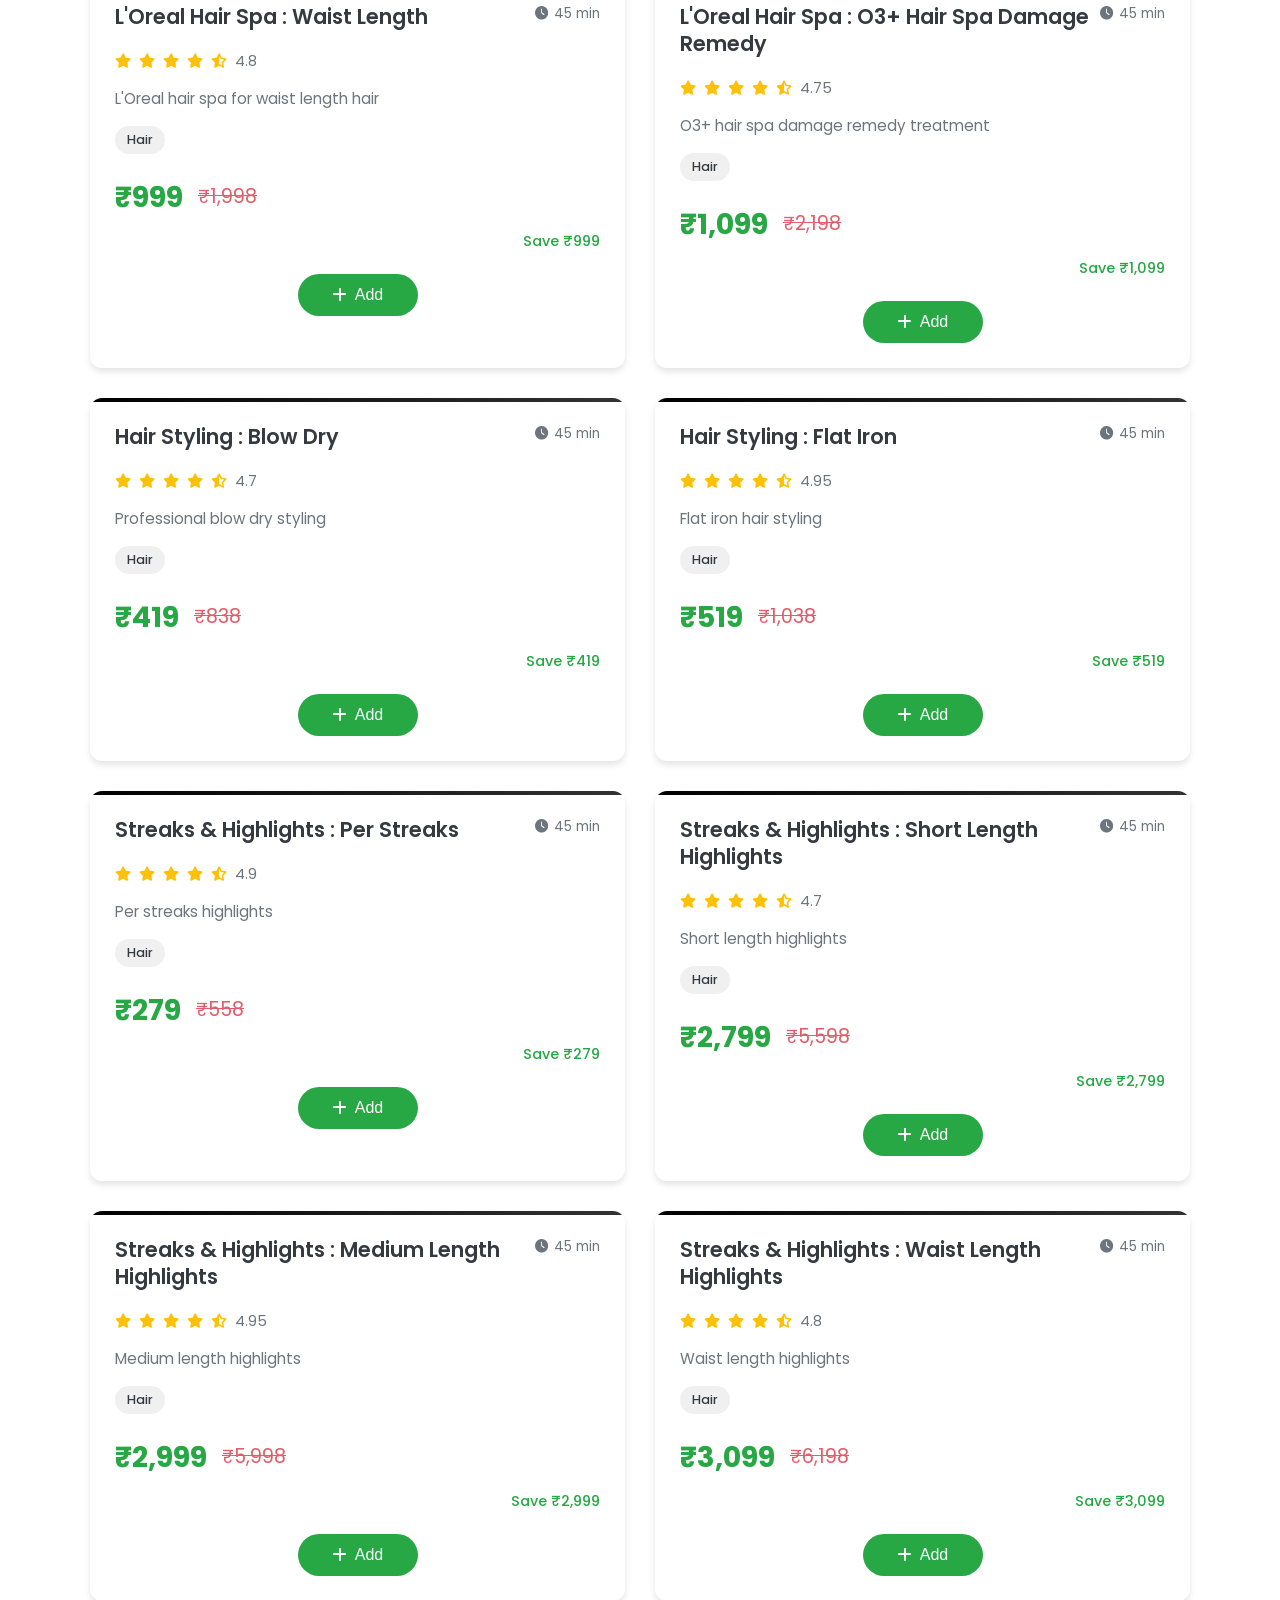
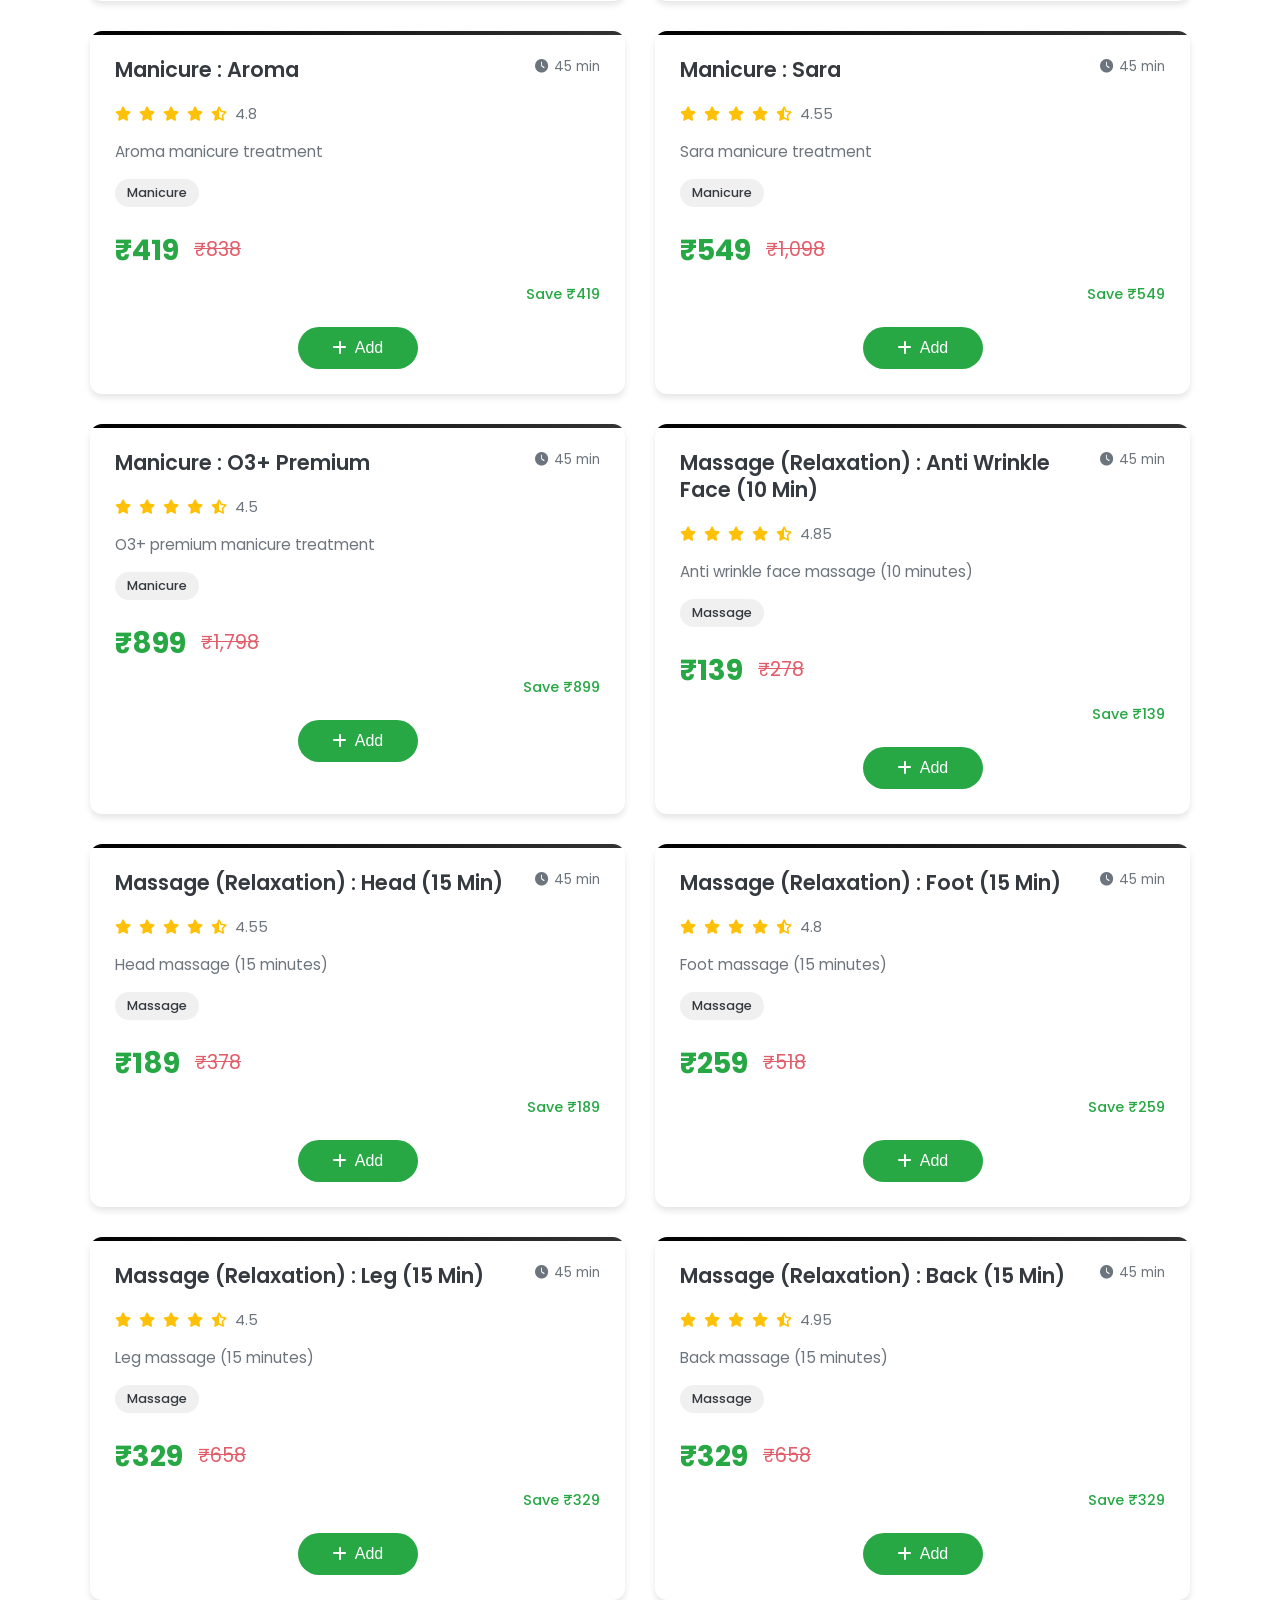
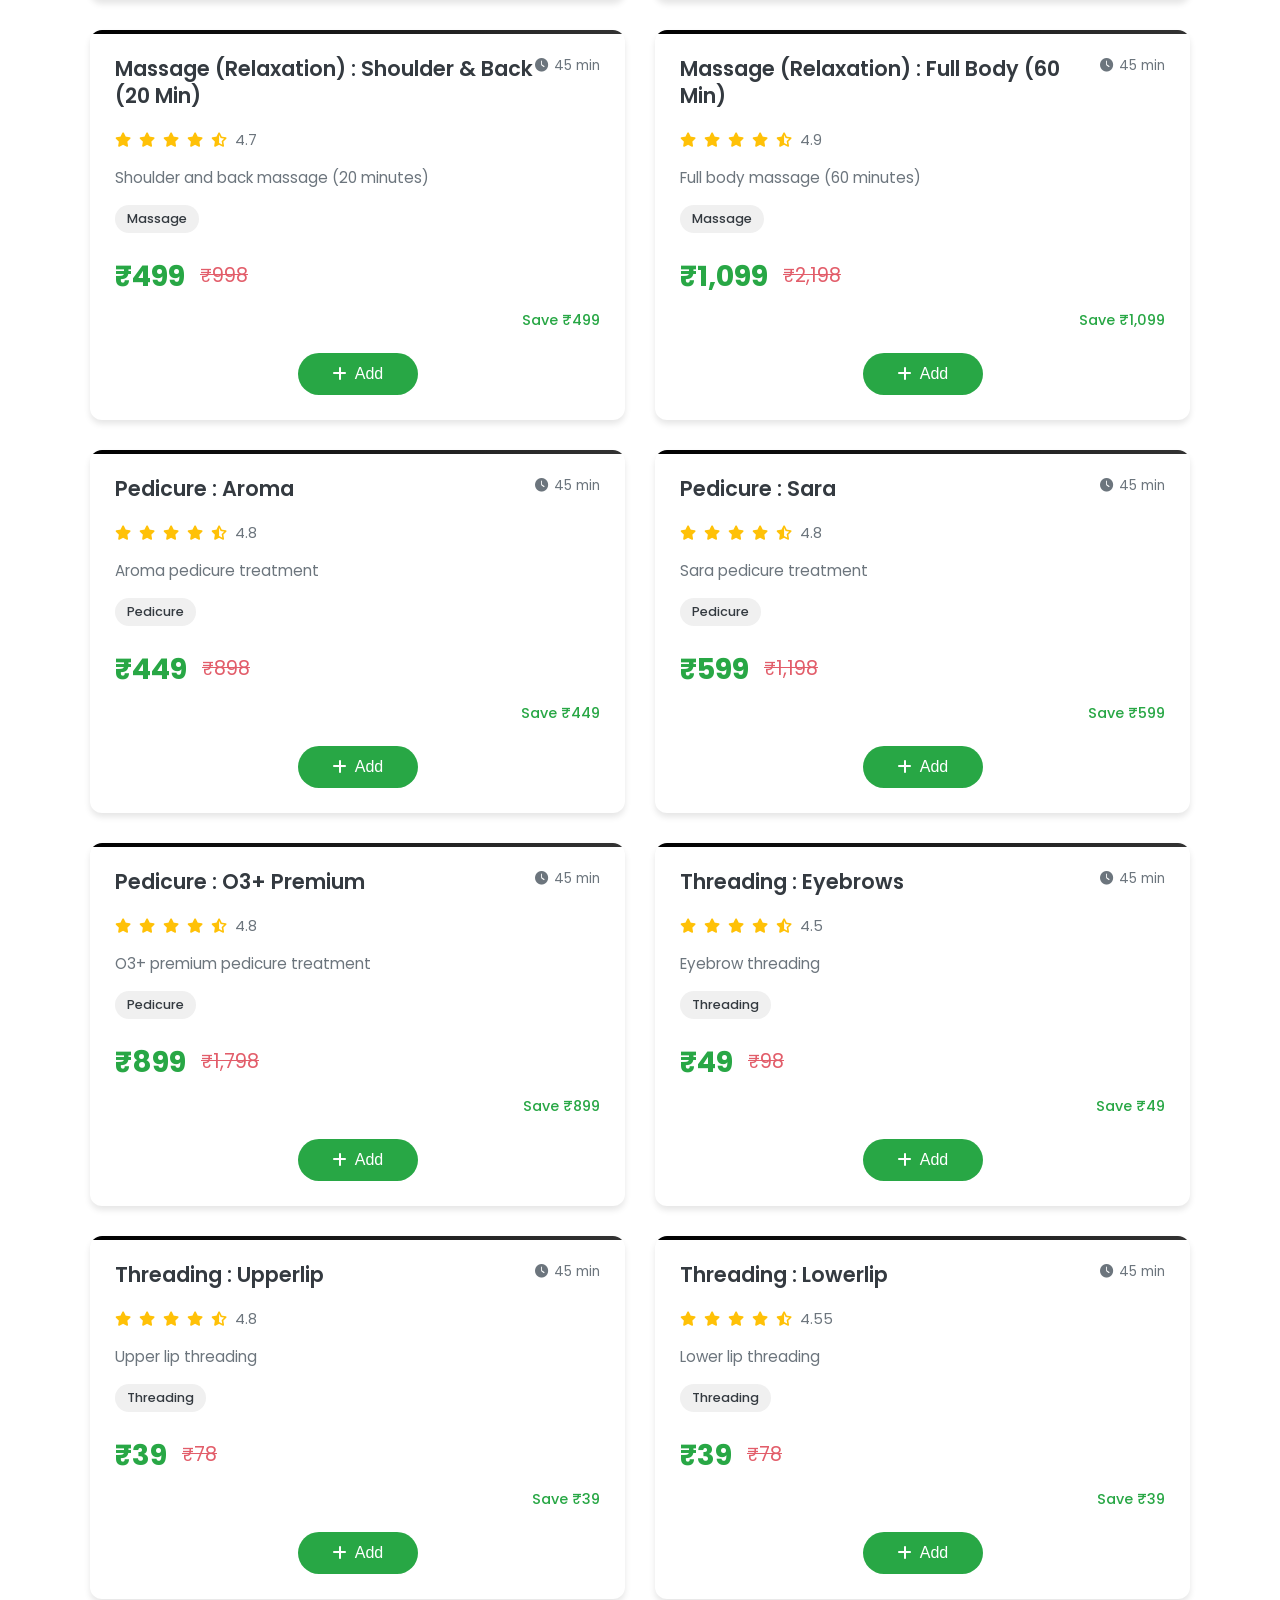
==== commit 086a331c: "Fix service filters to match actual tags in services.js" ====
--- a/index.html
+++ b/index.html
@@ -53,17 +53,15 @@
                 <div class="filter-tags" id="filterTags">
                     <button class="tag-btn active" data-tag="all">All Services</button>
                     <button class="tag-btn" data-tag="Combo">Combo</button>
-                    <button class="tag-btn" data-tag="Facial">Facial</button>
+                    <button class="tag-btn" data-tag="Facials">Facials</button>
+                    <button class="tag-btn" data-tag="Waxing">Waxing</button>
                     <button class="tag-btn" data-tag="Threading">Threading</button>
-                    <button class="tag-btn" data-tag="Waxing">Waxing</button>
-                    <button class="tag-btn" data-tag="Cleanup">Cleanup</button>
+                    <button class="tag-btn" data-tag="Detan">Detan</button>
+                    <button class="tag-btn" data-tag="Hair">Hair</button>
+                    <button class="tag-btn" data-tag="Massage">Massage</button>
                     <button class="tag-btn" data-tag="Pedicure">Pedicure</button>
                     <button class="tag-btn" data-tag="Manicure">Manicure</button>
-                    <button class="tag-btn" data-tag="Detan">Detan</button>
-                    <button class="tag-btn" data-tag="Hair Color">Hair Color</button>
-                    <button class="tag-btn" data-tag="Hair Bleach">Hair Bleach</button>
-                    <button class="tag-btn" data-tag="Massage">Massage</button>
-                    <button class="tag-btn" data-tag="Cut & File">Cut & File</button>
+                    <button class="tag-btn" data-tag="Body Polish">Body Polish</button>
                 </div>
             </section>
 
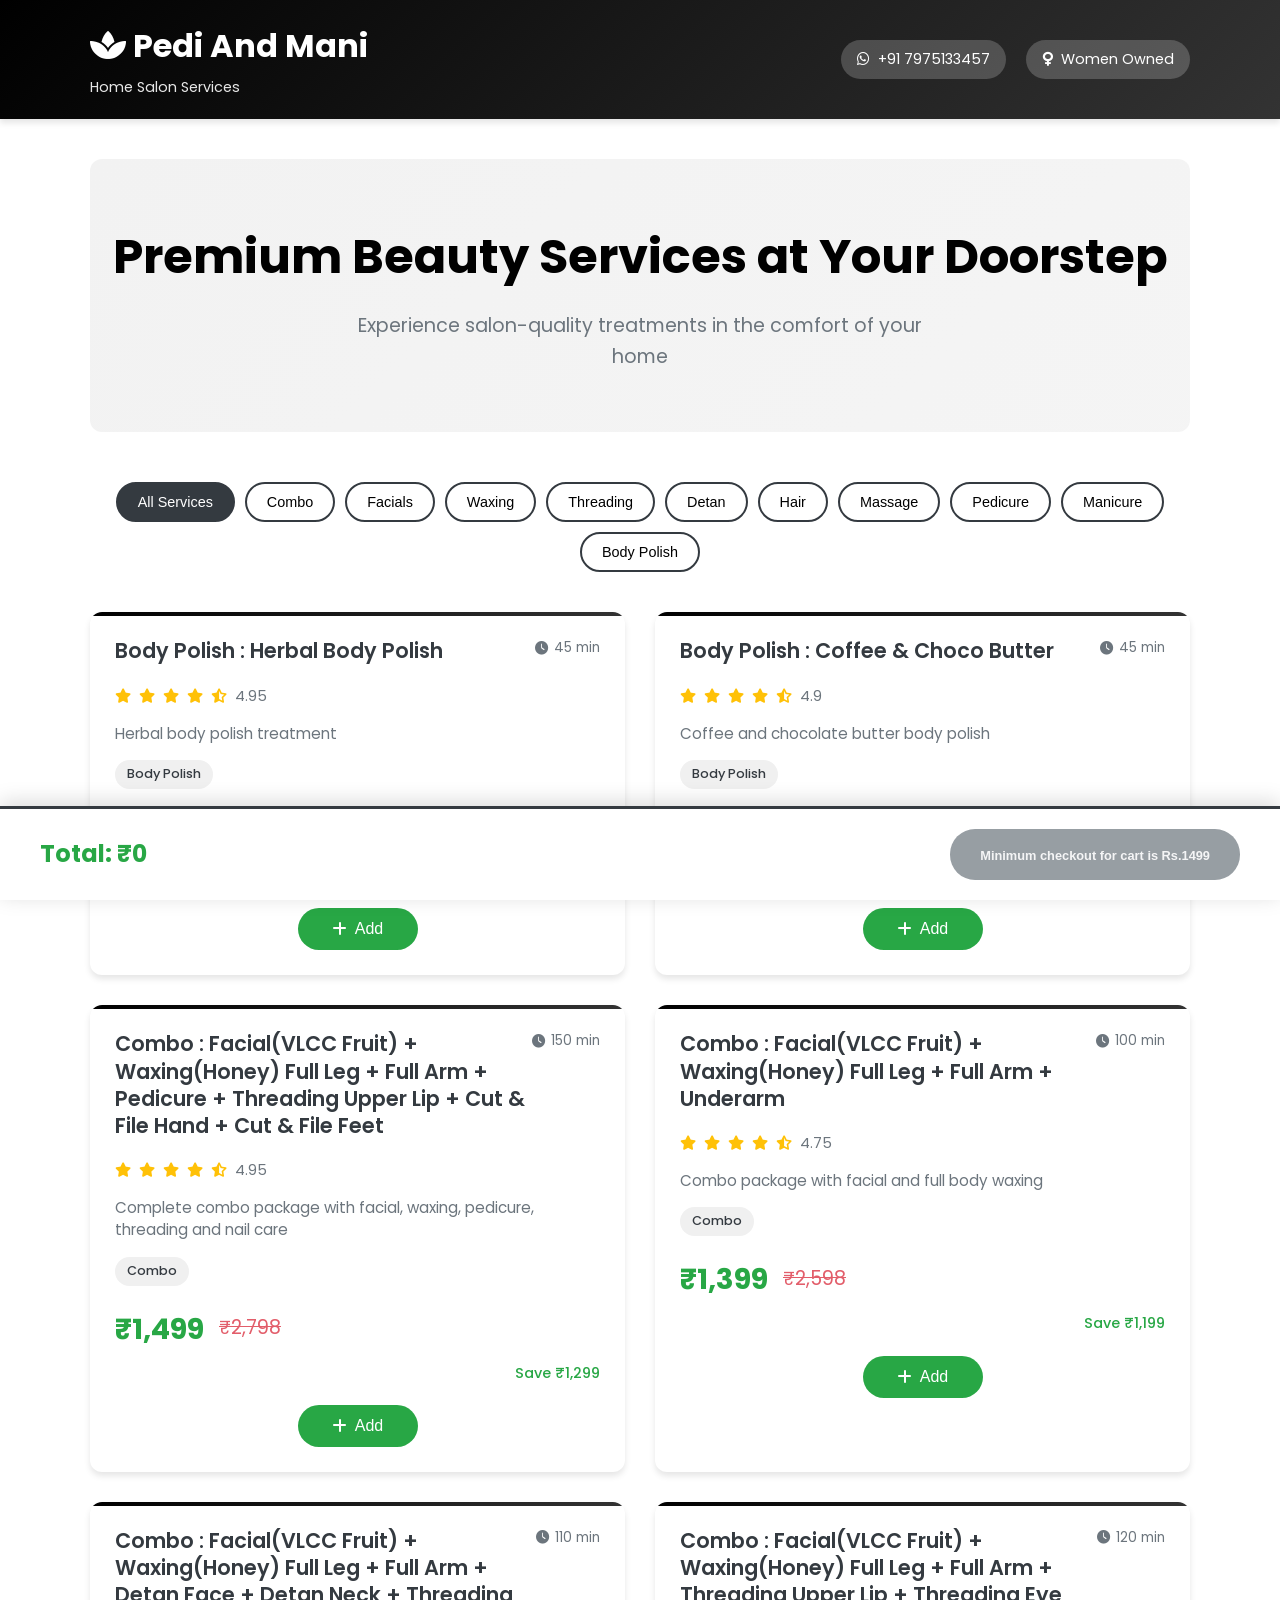
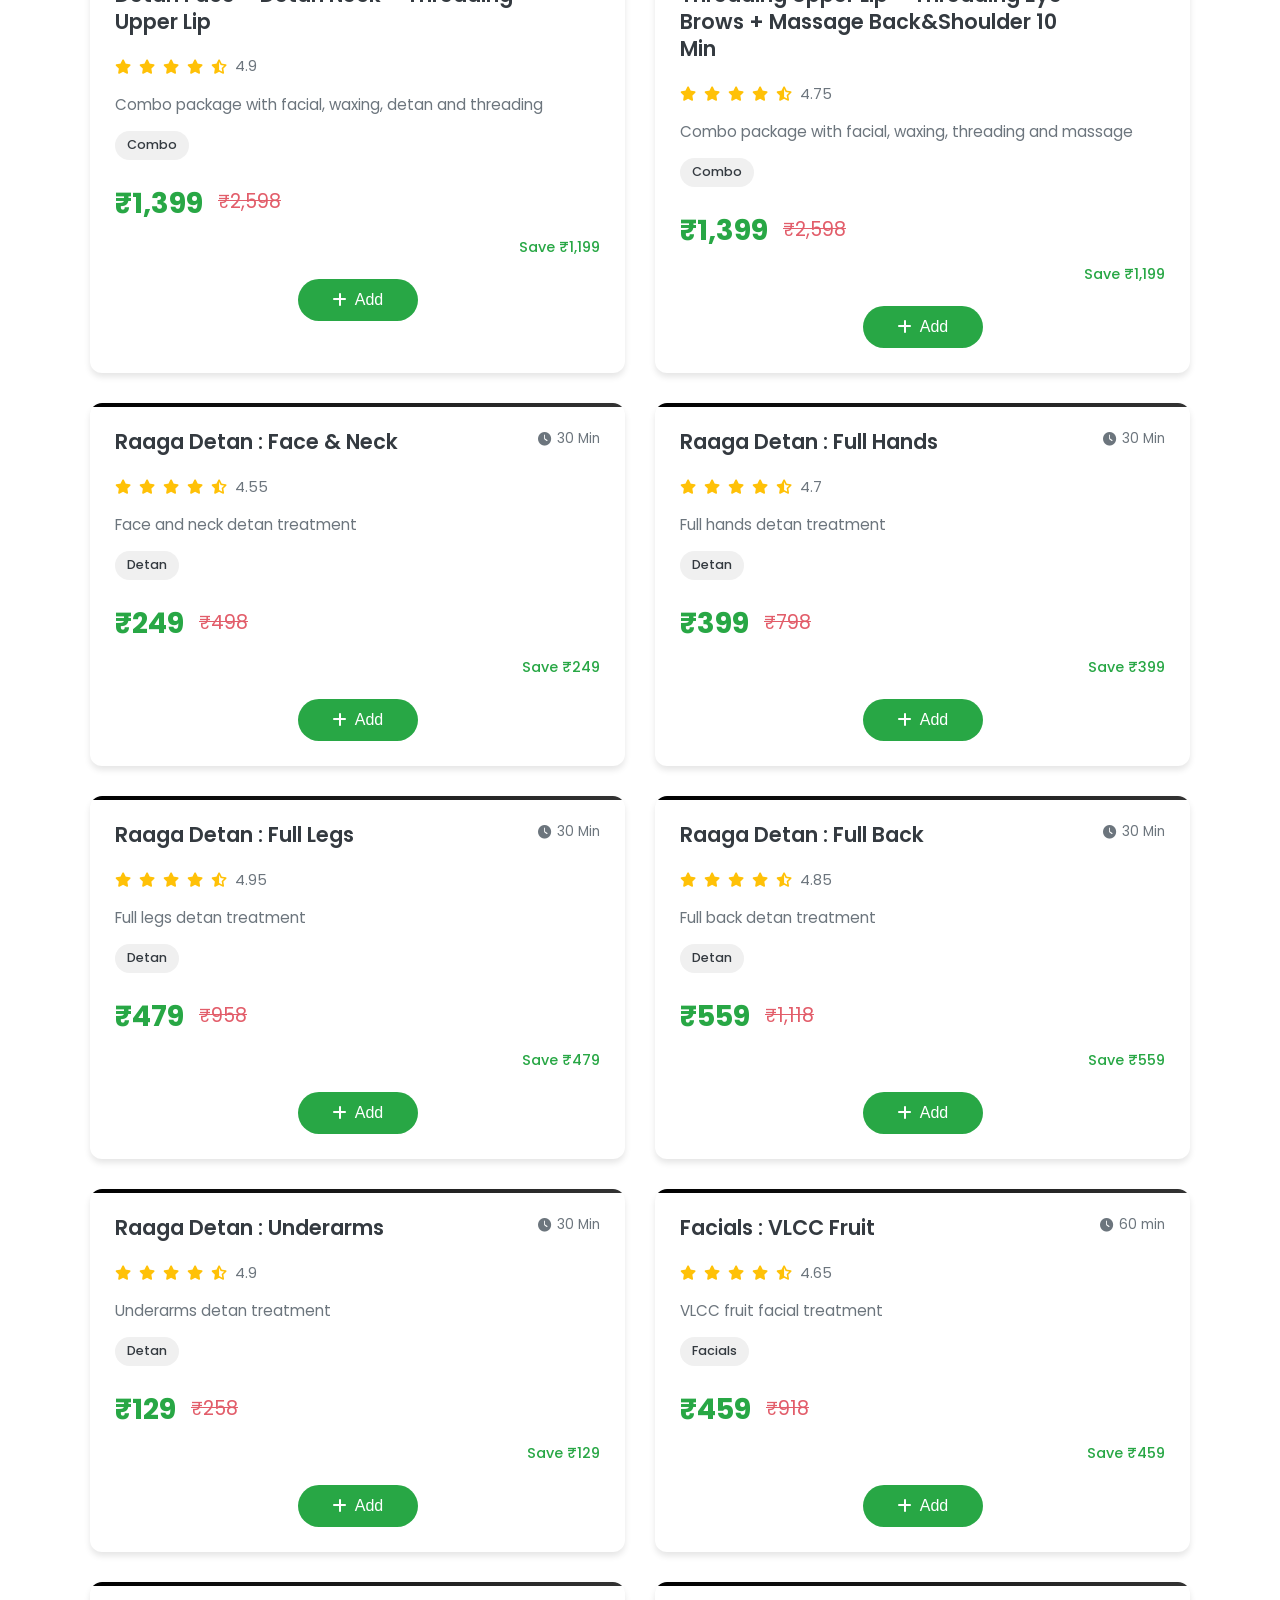
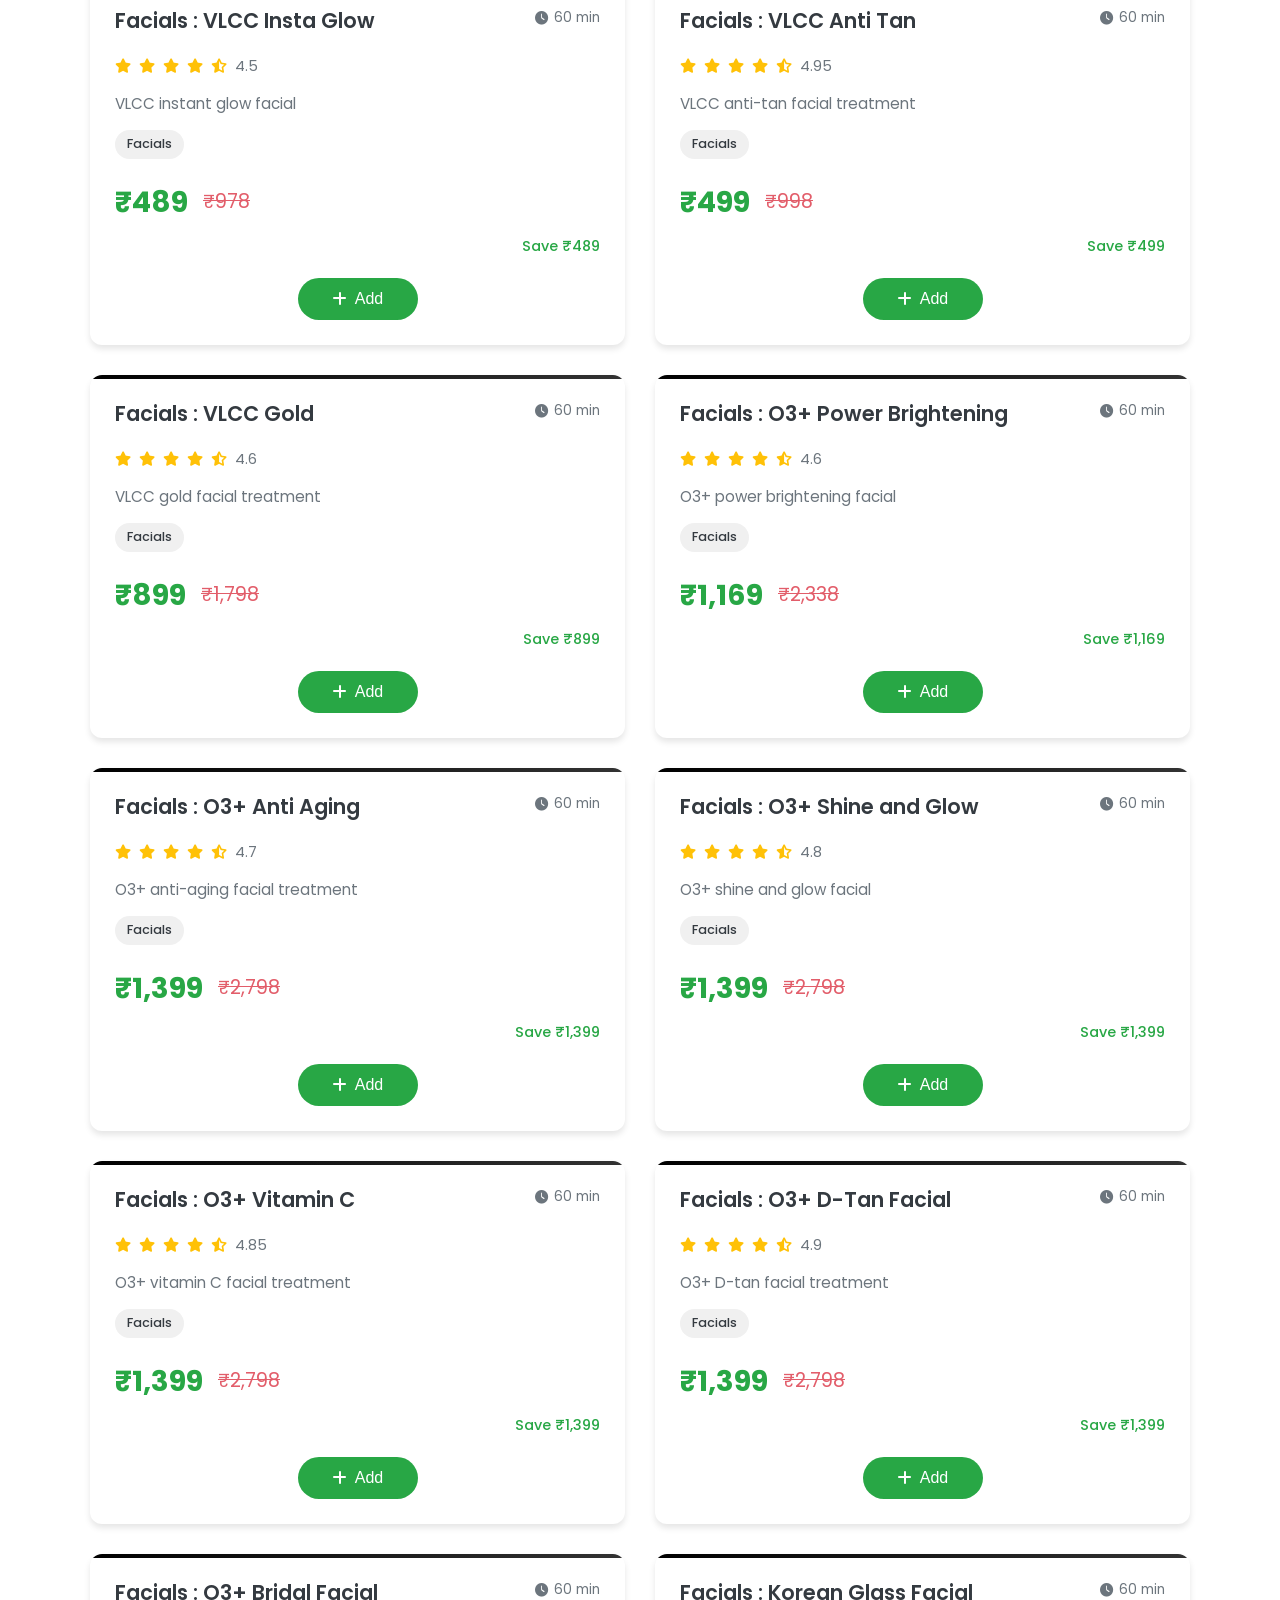
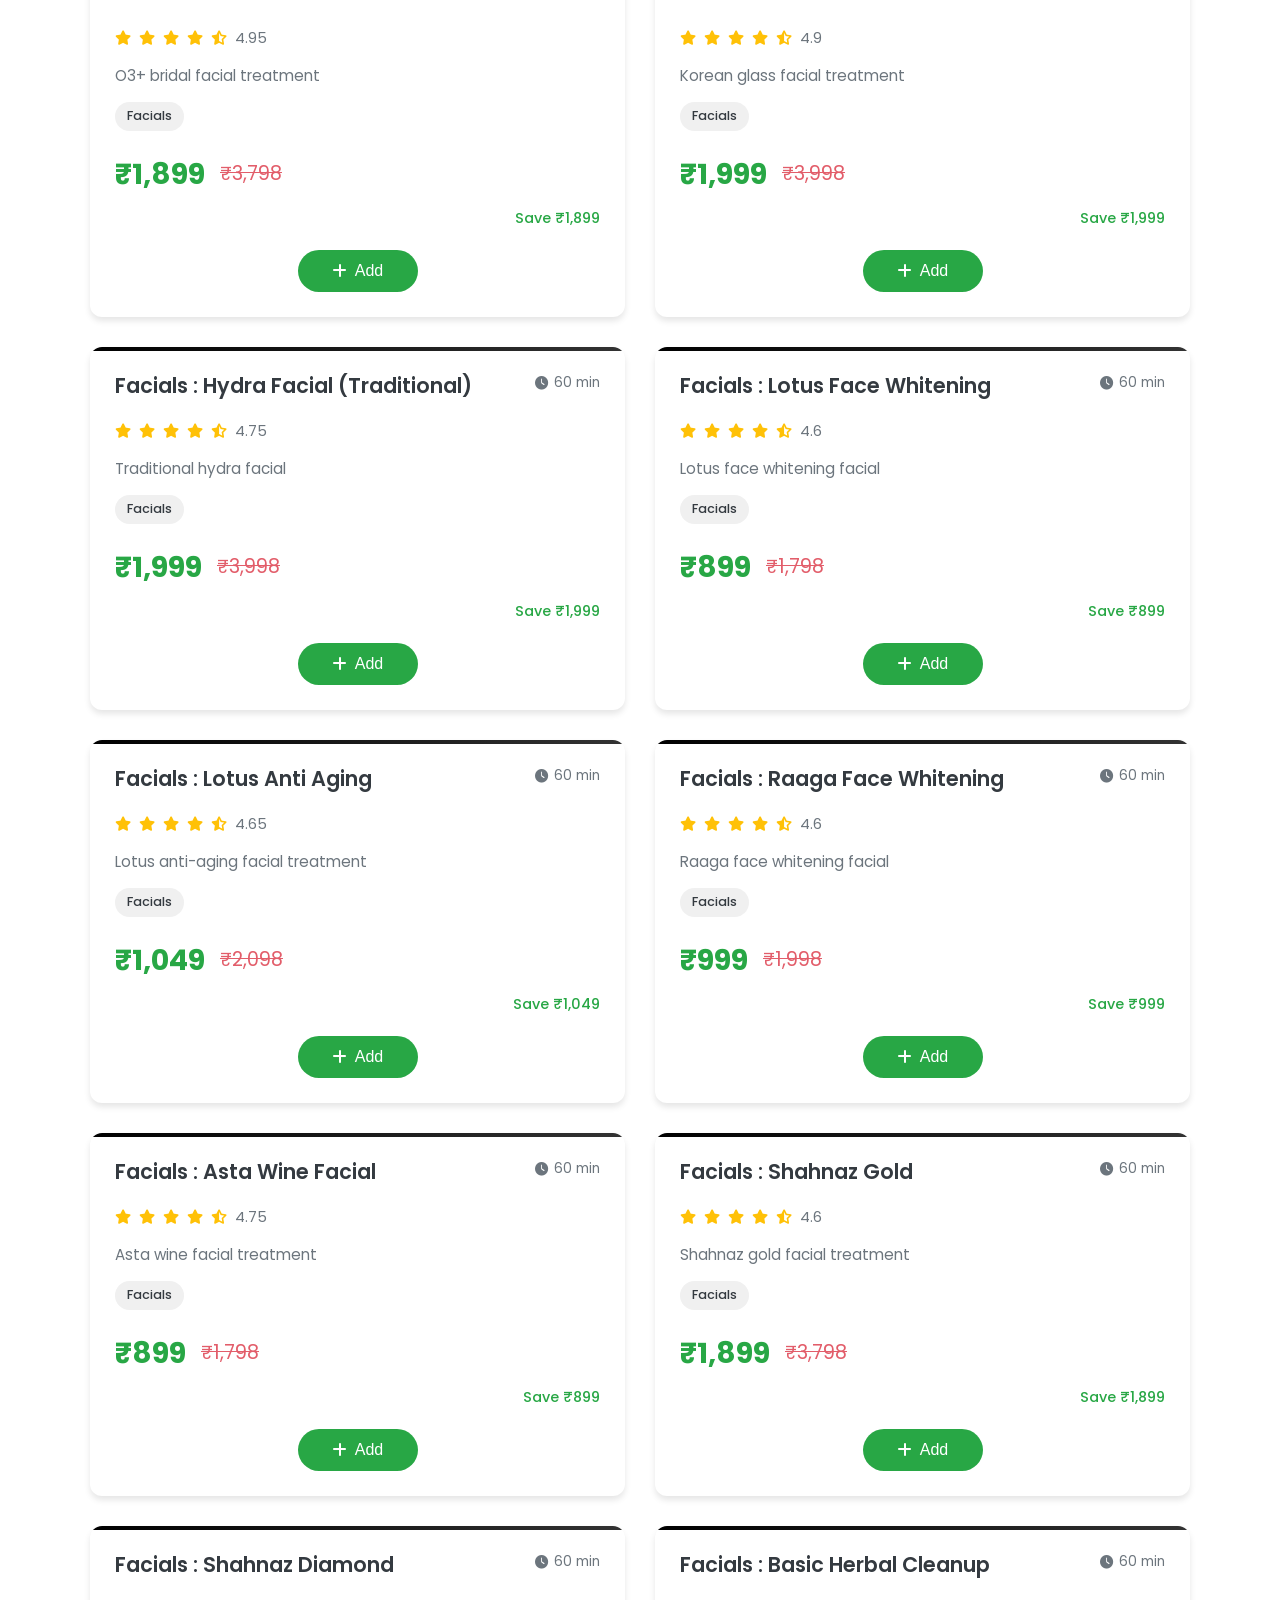
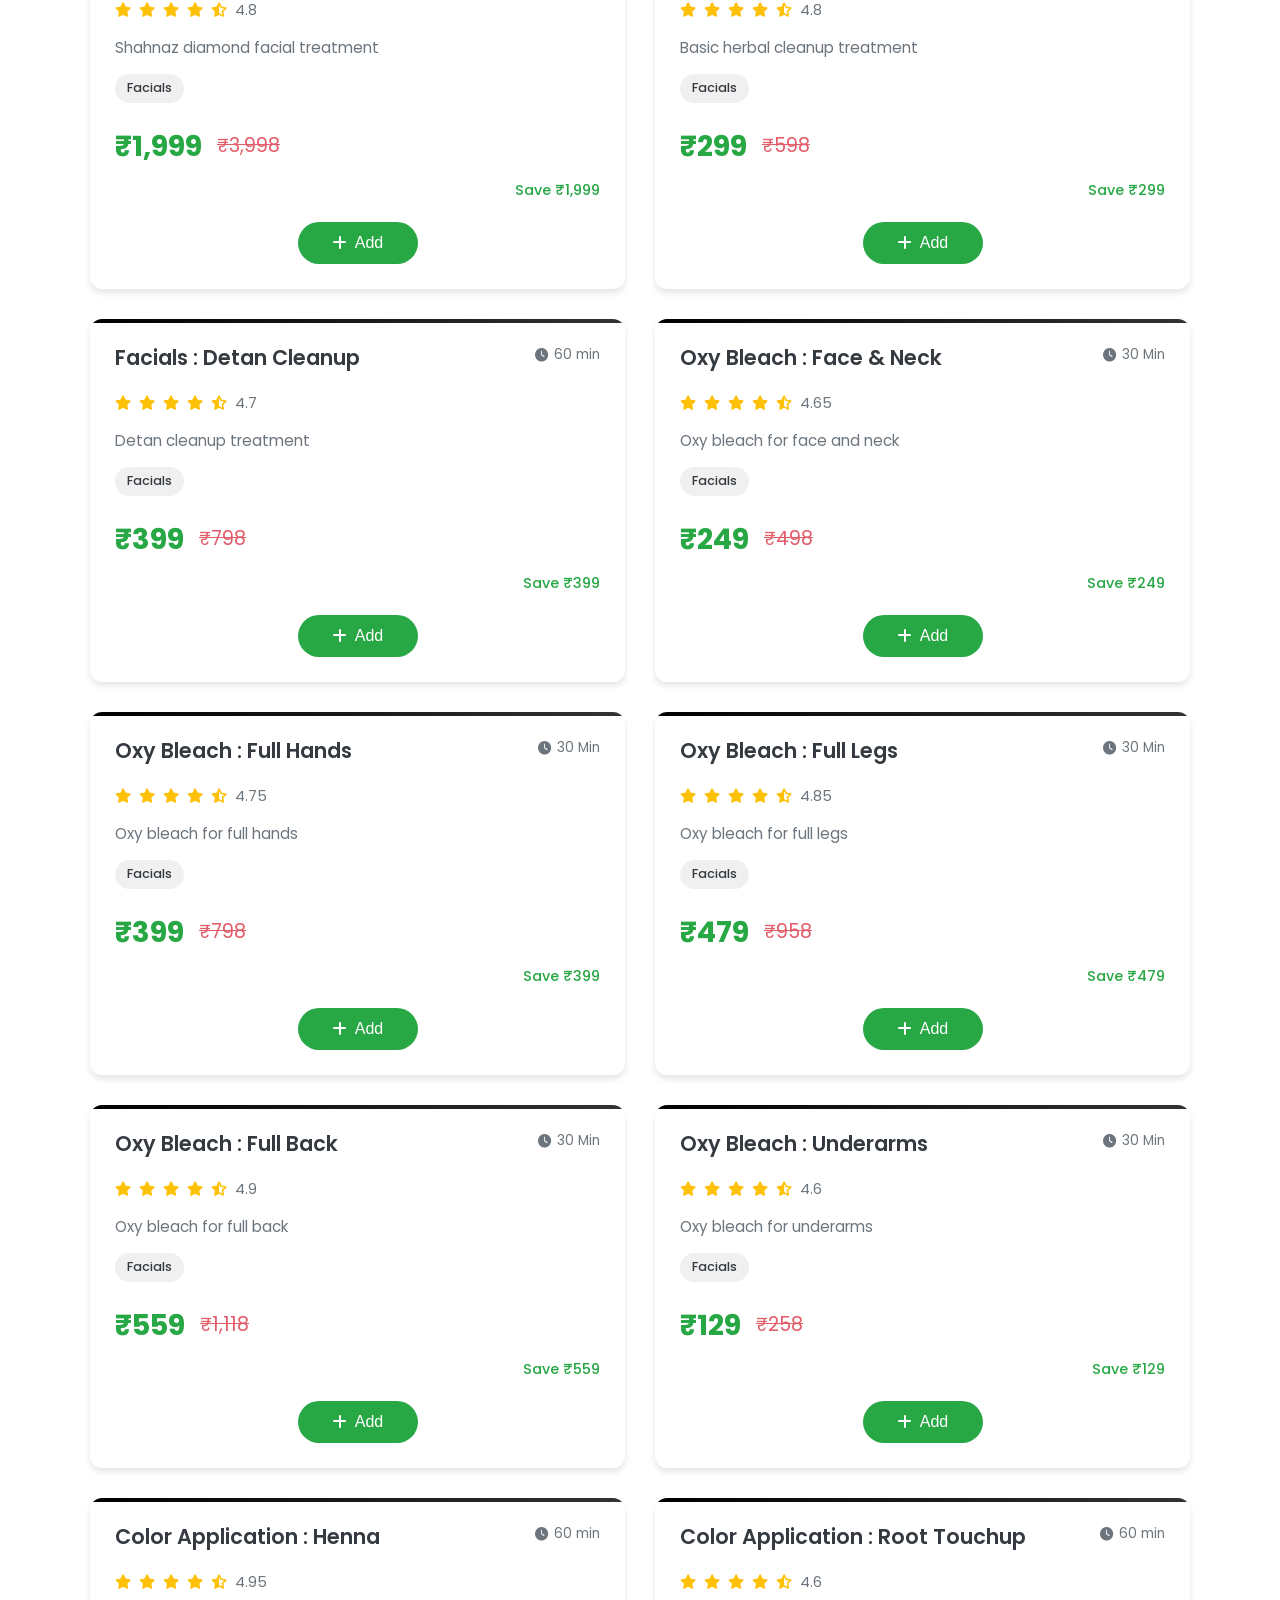
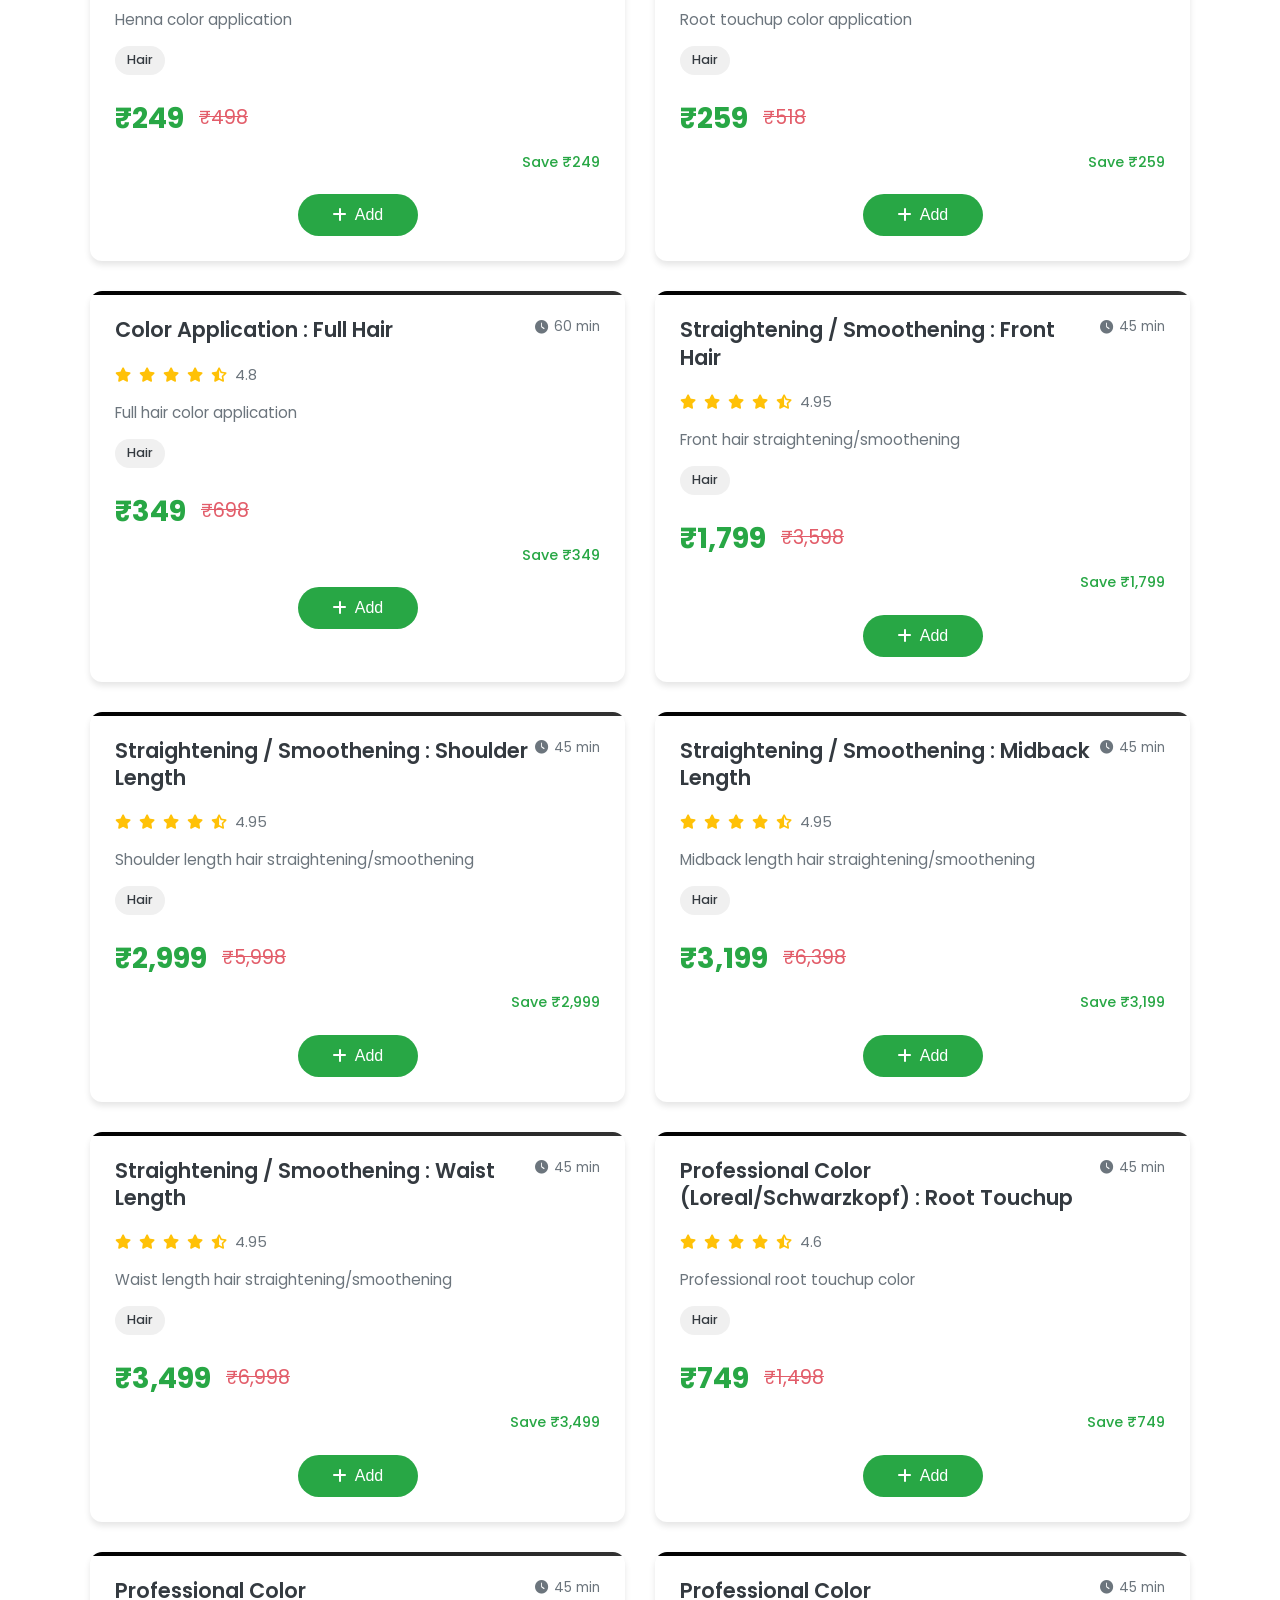
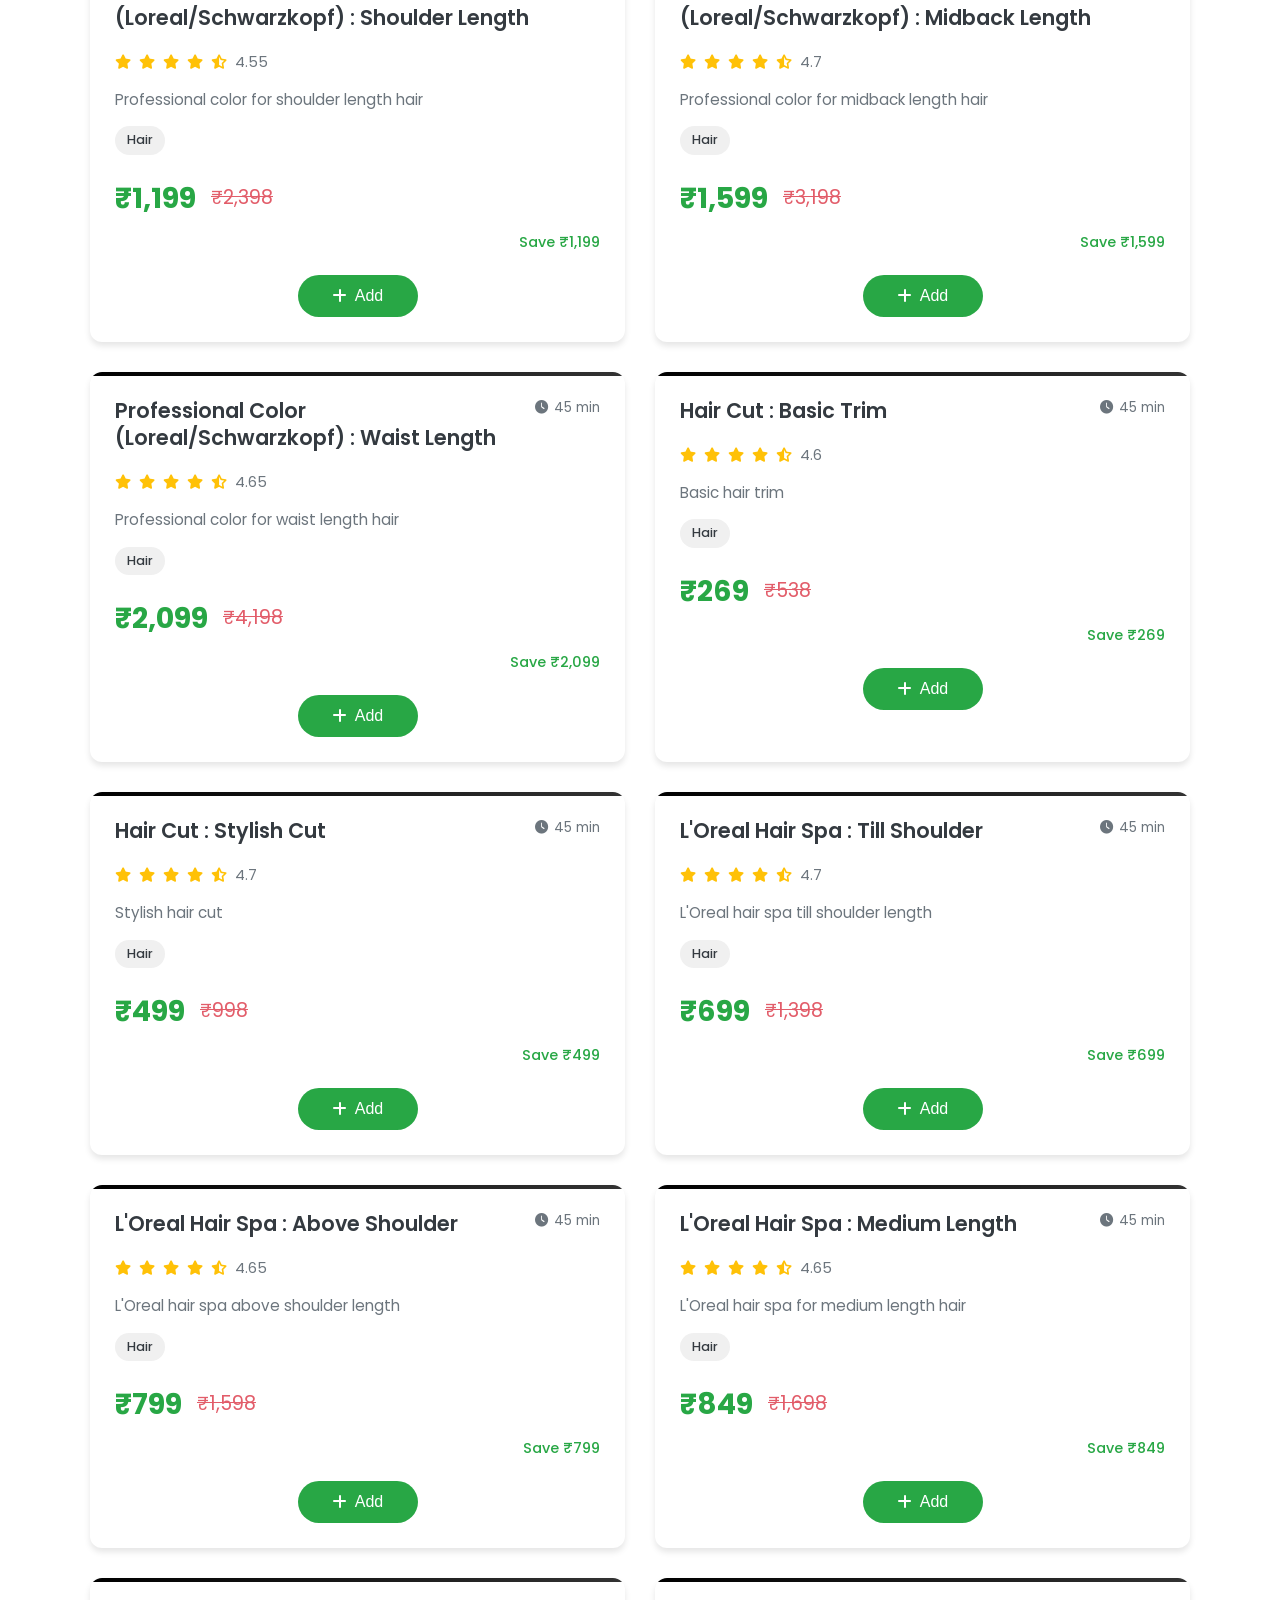
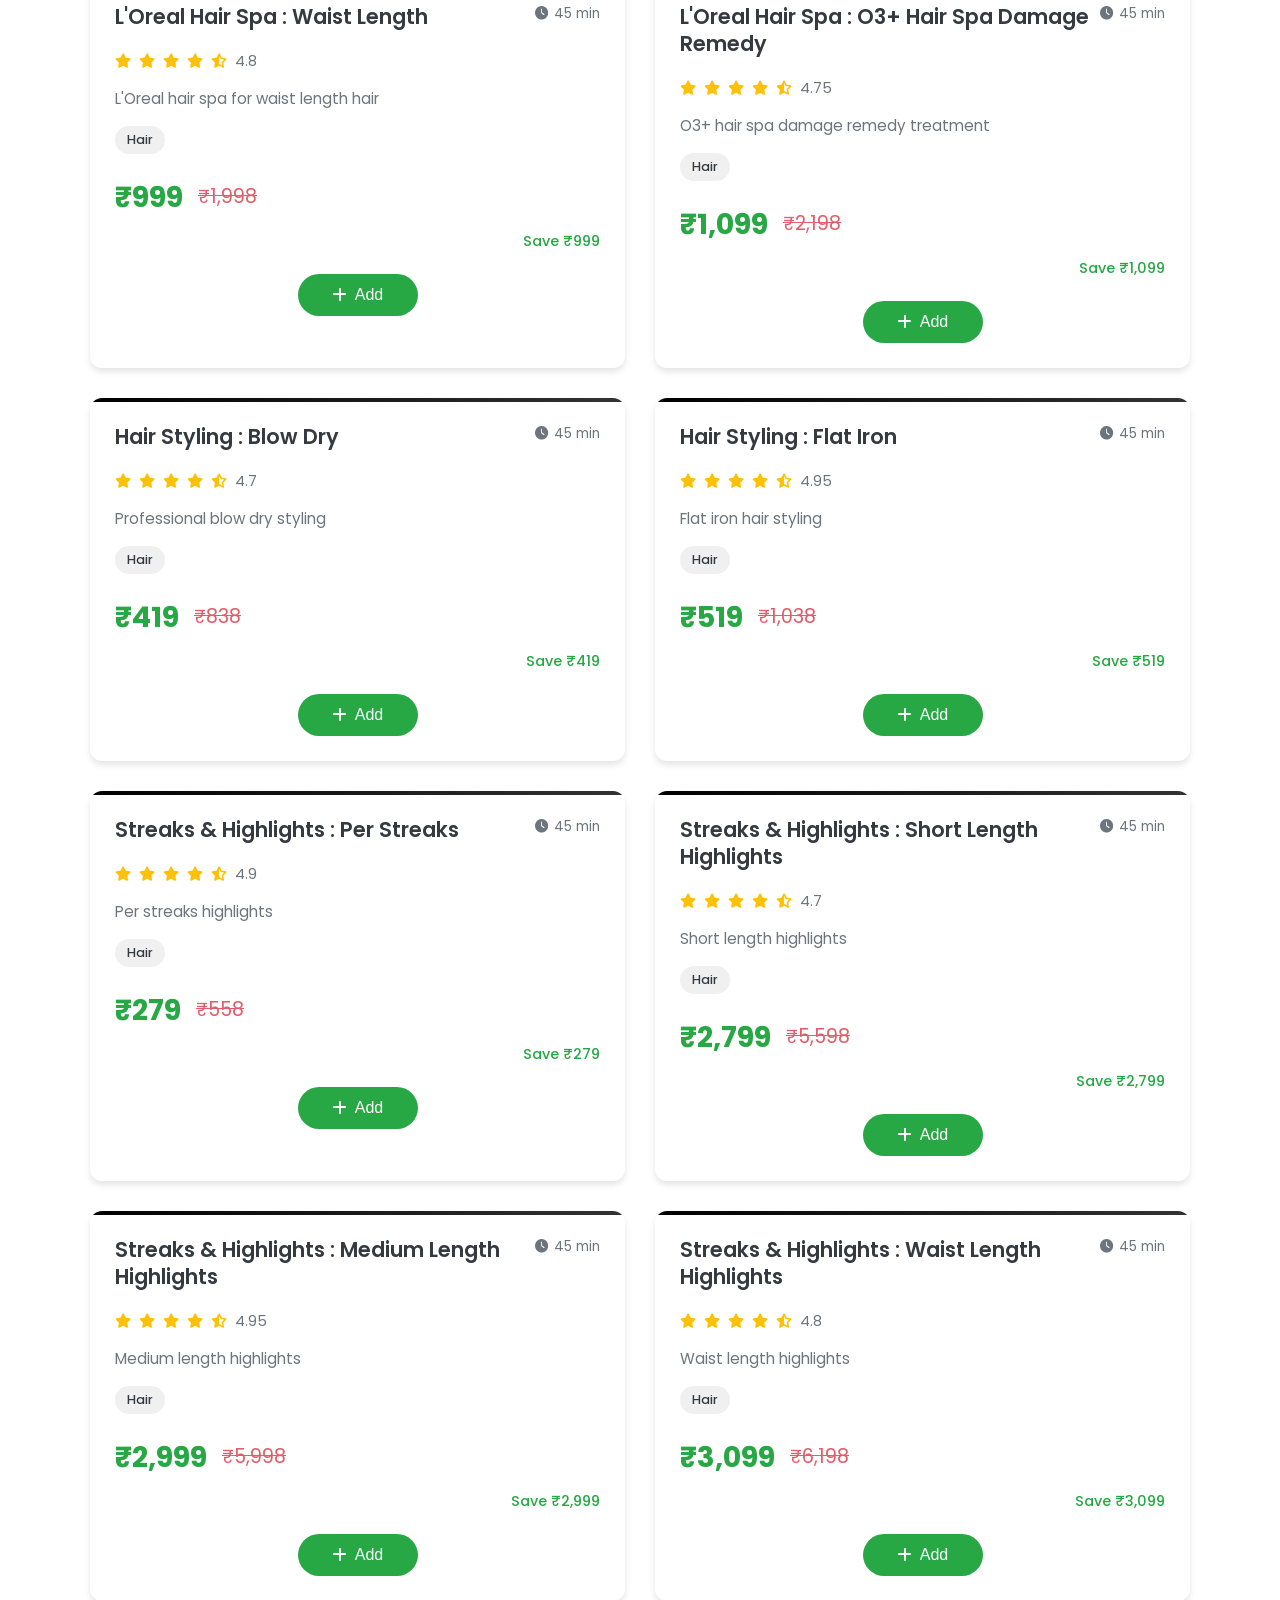
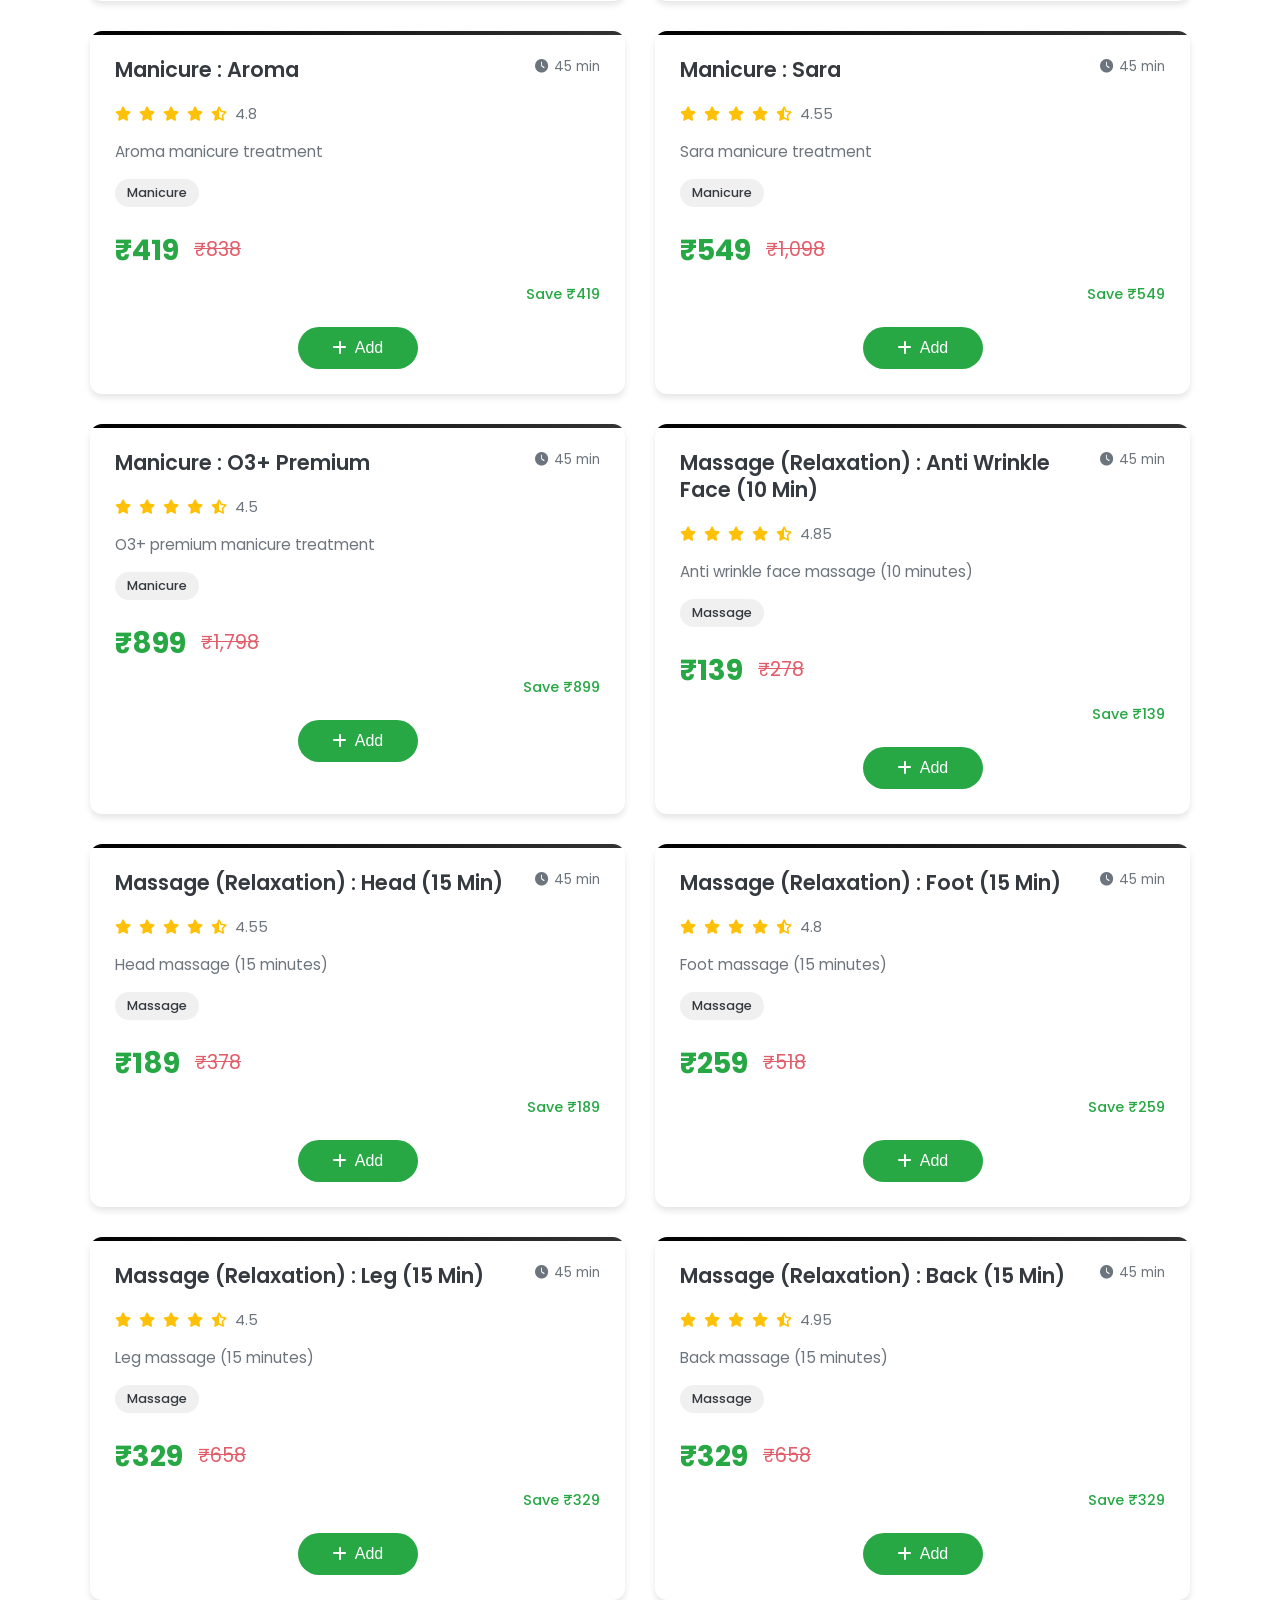
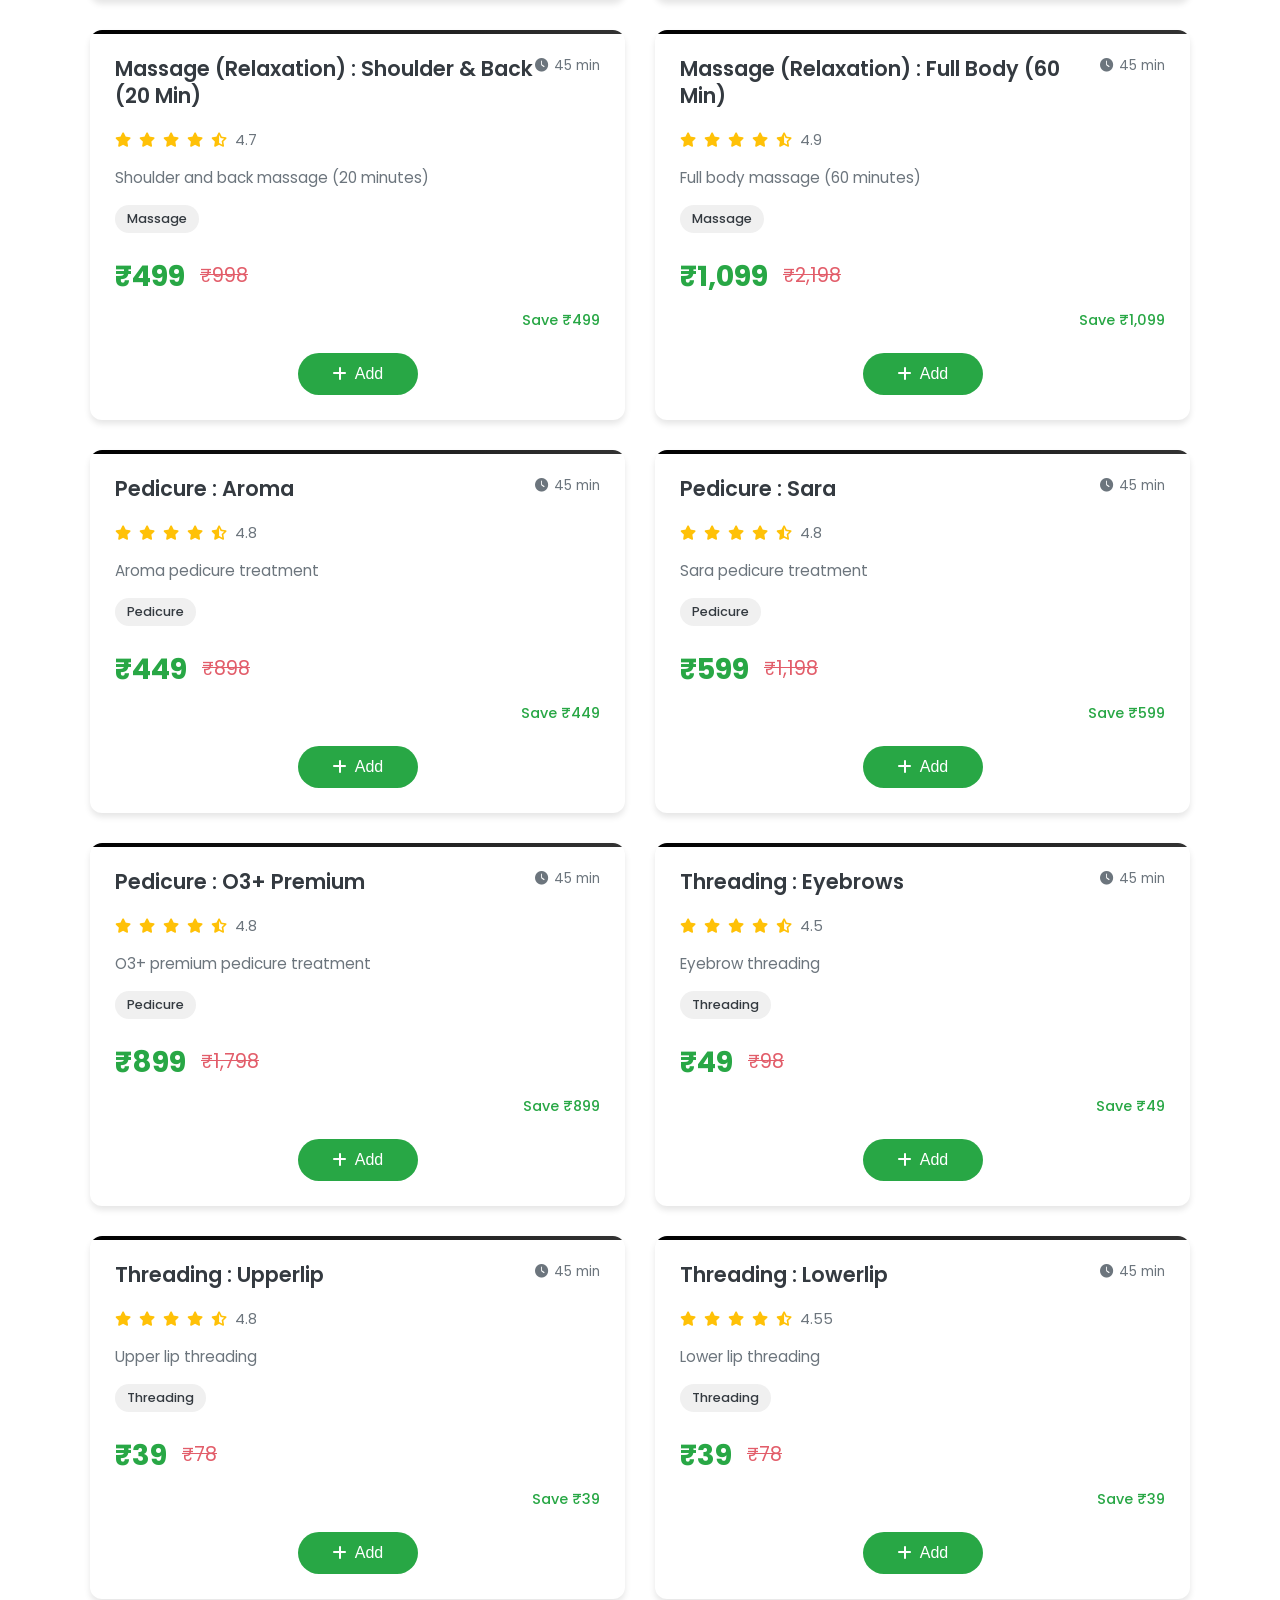
==== commit 1403a9a7: "updated min cart value" ====
--- a/index.html
+++ b/index.html
@@ -82,7 +82,7 @@
             </div>
             <button class="checkout-btn" id="checkoutBtn" disabled>
                 <span class="btn-text">Proceed to Checkout</span>
-                <span class="btn-minimum">Minimum checkout for cart is Rs.999</span>
+                <span class="btn-minimum">Minimum checkout for cart is Rs.1499</span>
             </button>
         </div>
     </div>
@@ -93,10 +93,10 @@
     </div>
 
     <!-- Scripts -->
-    <script src="services.js"></script>
-    <script src="storage.js"></script>
-    <script src="cart.js"></script>
-    <script src="utils.js"></script>
-    <script src="main.js"></script>
+    <script src="services.js?v=2"></script>
+    <script src="storage.js?v=2"></script>
+    <script src="cart.js?v=2"></script>
+    <script src="utils.js?v=2"></script>
+    <script src="main.js?v=2"></script>
 </body>
 </html>
